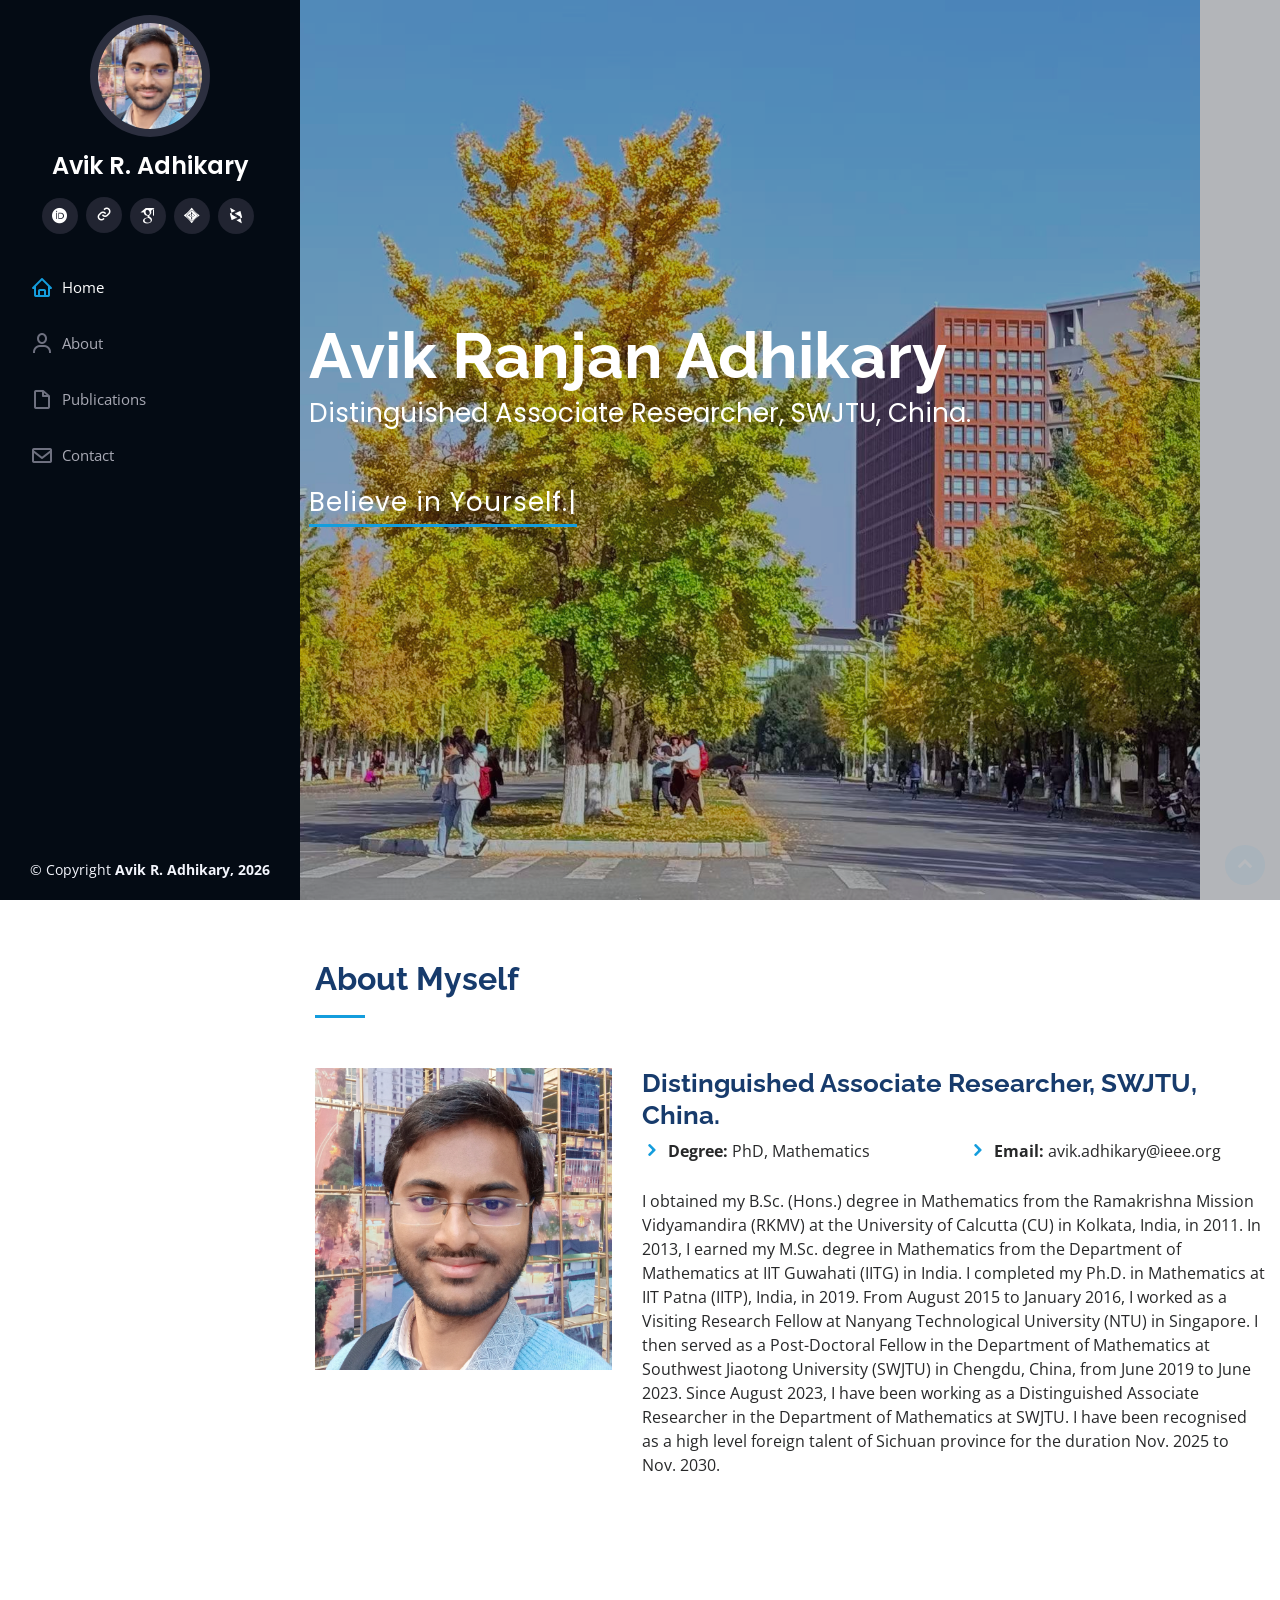
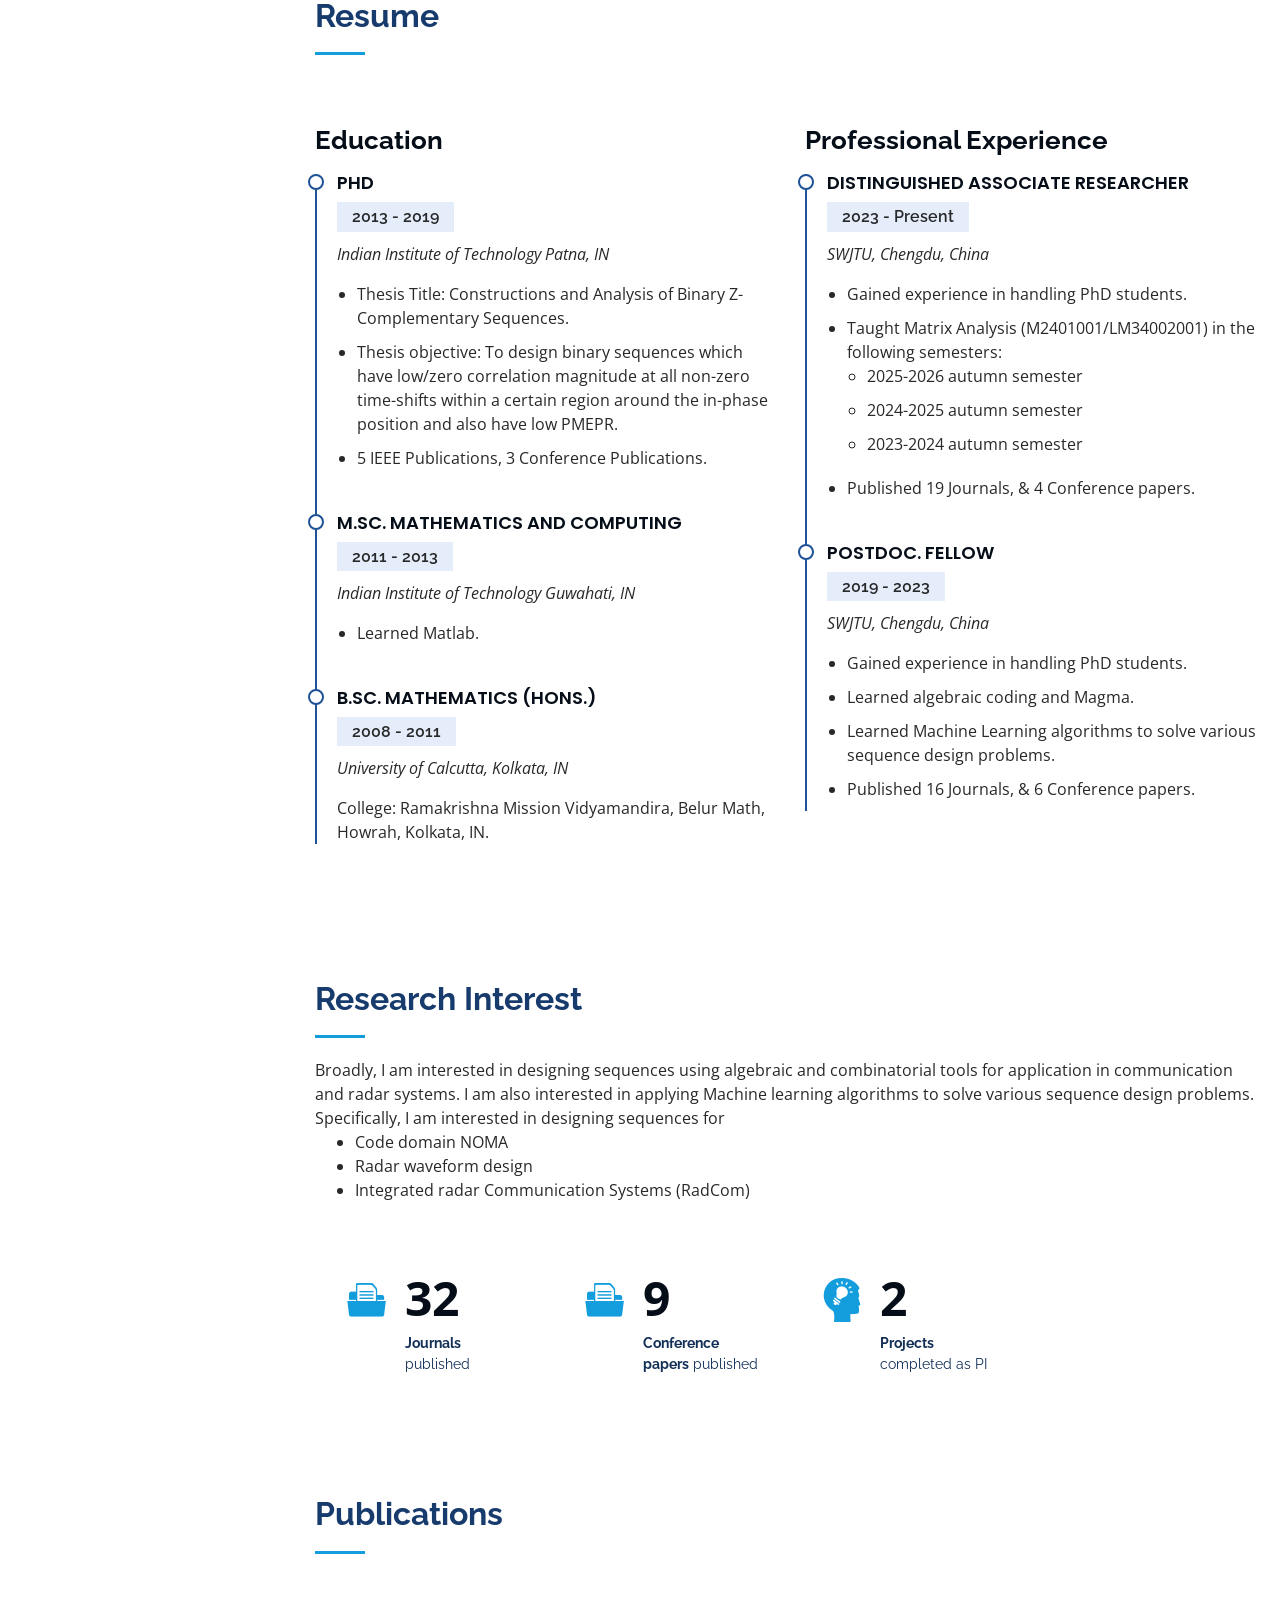
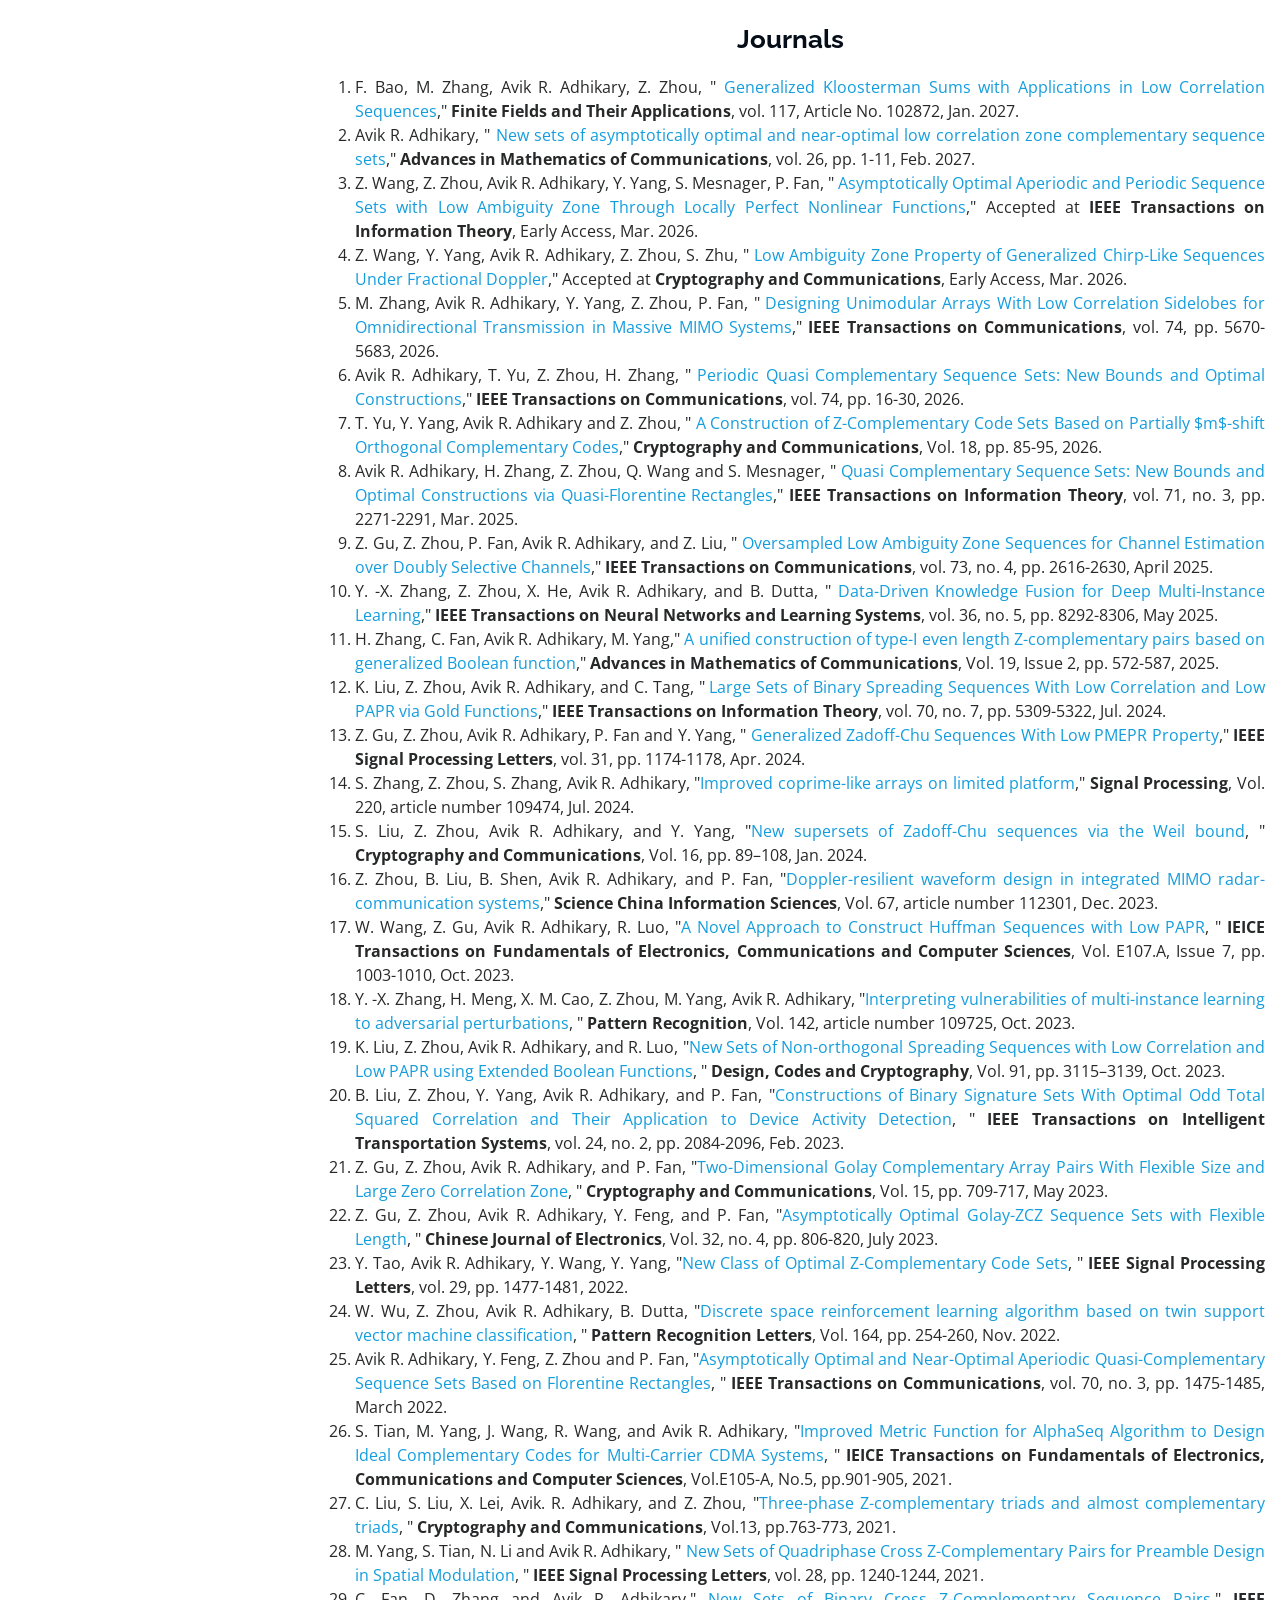
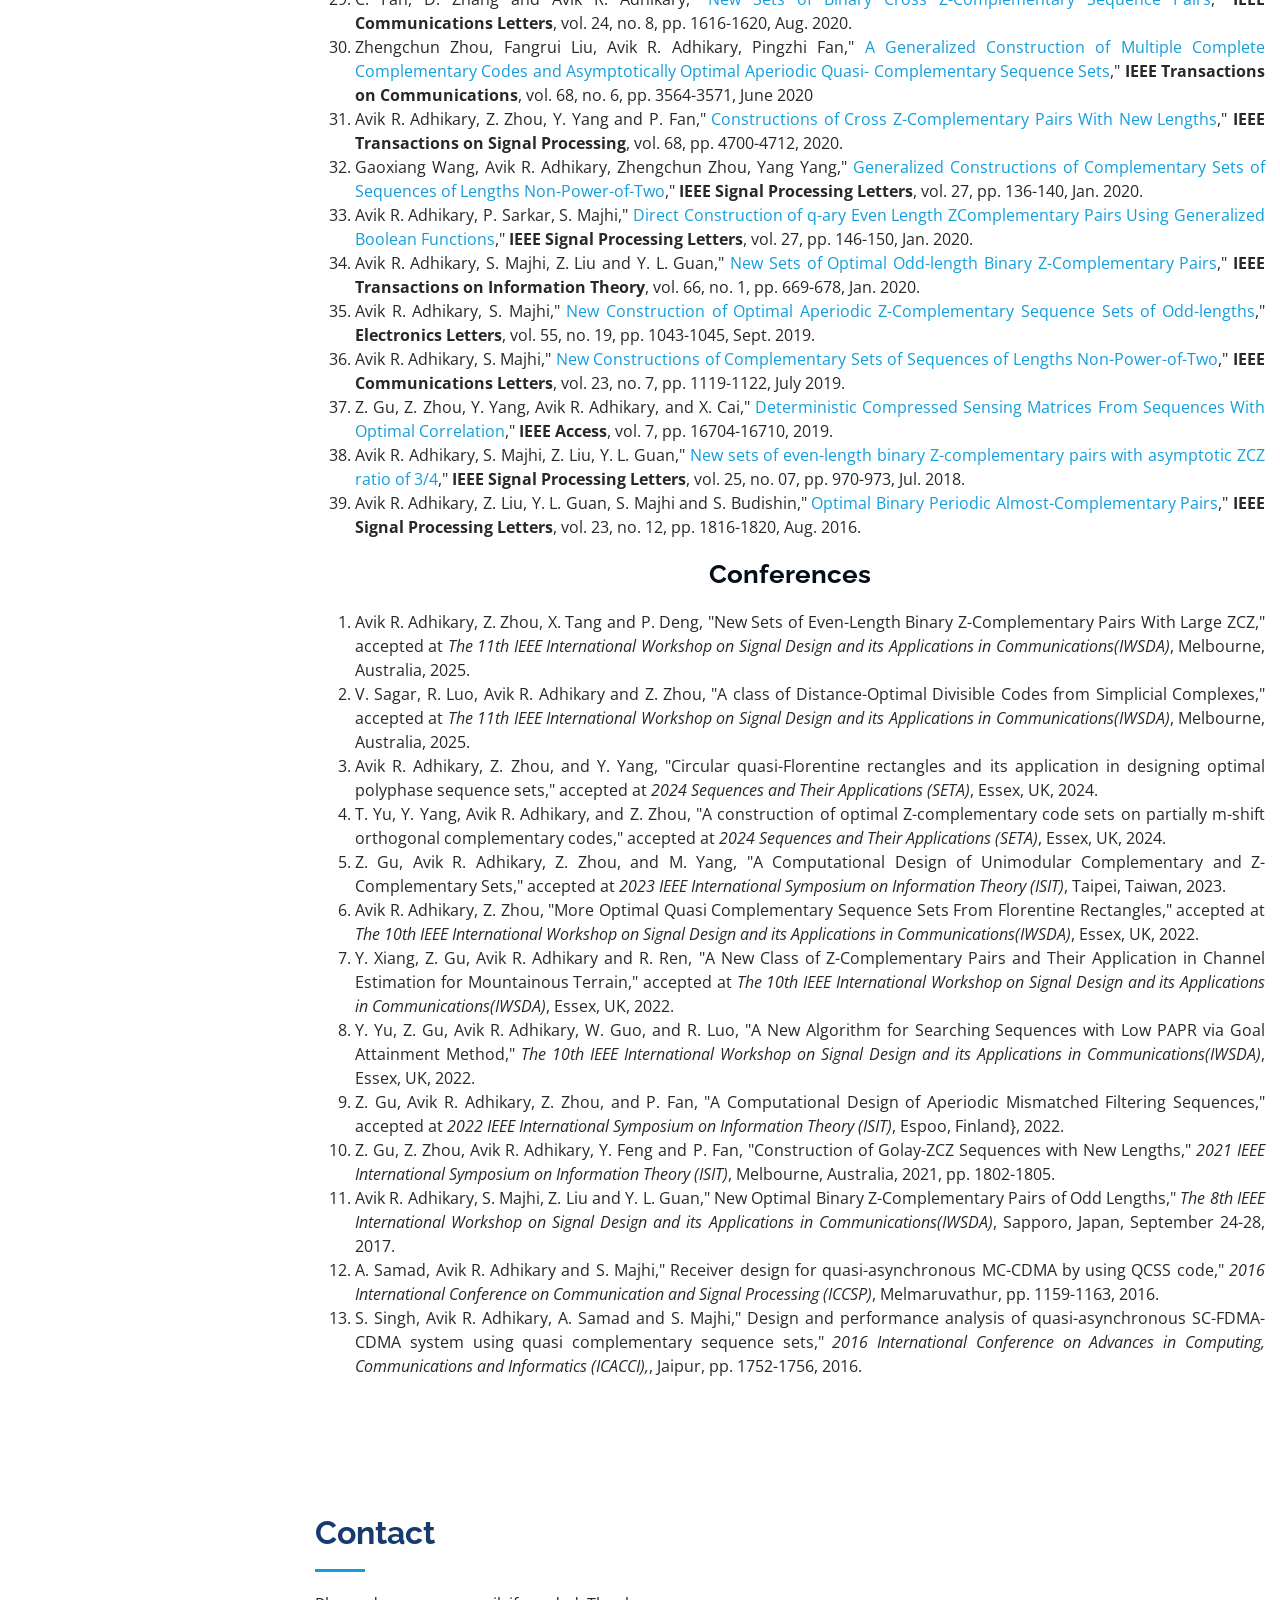
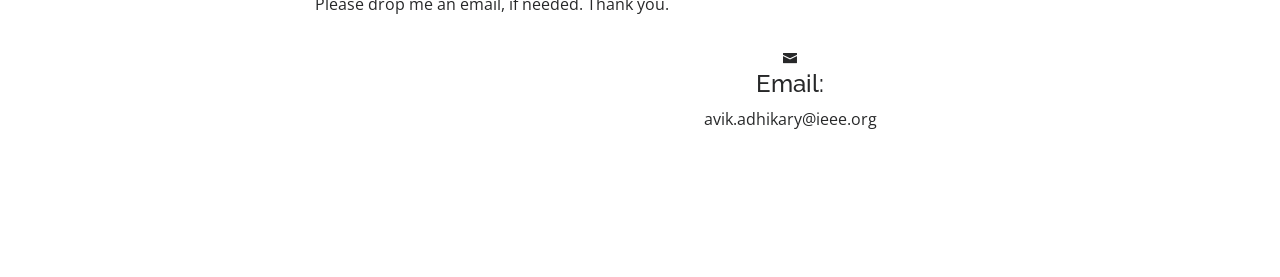
==== index.html @ f48a1ddc "Update index.html" ====
<!DOCTYPE html>
<html lang="en">

<head>
  <meta charset="utf-8">
  <meta content="width=device-width, initial-scale=1.0" name="viewport">

  <title>Avik R. Adhikary</title>
  <meta content="" name="descriptison">
  <meta content="" name="keywords">

  <!-- Favicons -->
  <link href="assets/img/A3.jpg" rel="icon">
  <link href="assets/img/apple-touch-icon.png" rel="apple-touch-icon">
	
  


  <!-- Google Fonts -->
  <link href="https://fonts.googleapis.com/css?family=Open+Sans:300,300i,400,400i,600,600i,700,700i|Raleway:300,300i,400,400i,500,500i,600,600i,700,700i|Poppins:300,300i,400,400i,500,500i,600,600i,700,700i" rel="stylesheet">

  <!-- Vendor CSS Files -->
  <link href="assets/vendor/bootstrap/css/bootstrap.min.css" rel="stylesheet">
  <link href="assets/vendor/icofont/icofont.min.css" rel="stylesheet">
  <link href="assets/vendor/boxicons/css/boxicons.min.css" rel="stylesheet">
  <link href="assets/vendor/academicons/css/academicons.min.css" rel="stylesheet">
  <link href="assets/vendor/venobox/venobox.css" rel="stylesheet">
  <link href="assets/vendor/owl.carousel/assets/owl.carousel.min.css" rel="stylesheet">
  <link href="assets/vendor/aos/aos.css" rel="stylesheet">

  <!-- Template Main CSS File -->
  <link href="assets/css/style.css" rel="stylesheet">

  <!-- =======================================================
  * Template Name: iPortfolio - v1.2.0
  * Template URL: https://bootstrapmade.com/iportfolio-bootstrap-portfolio-websites-template/
  * Author: BootstrapMade.com
  * License: https://bootstrapmade.com/license/
  ======================================================== -->
</head>

<body>

  <!-- ======= Header ======= -->
  <header id="header">
    <div class="d-flex flex-column">

      <div class="profile">
        <img src="assets/img/A3.jpg" alt="" class="img-fluid rounded-circle">
        <h1 class="text-light"><a href="index.html">Avik R. Adhikary</a></h1>
        <div class="social-links mt-3 text-center">
          <a href="https://orcid.org/0000-0002-8981-6027
" class="col-2 center ai-case"><i class="ai ai-orcid"></i></a>
          <a href="https://faculty.swjtu.edu.cn/AvikAdhikary/en/index.htm" class="col-2 center ai-case"><i class="bx bx-link"></i></a> 
          <a href="https://scholar.google.co.in/citations?user=y3FBp40AAAAJ&hl=en" class="col-2 center ai-case"><i class="ai ai-google-scholar"></i></a>
          <a href="https://ieeexplore.ieee.org/author/37085897498" class="col-2 center ai-case"><i class="ai ai-ieee"></i></a>
          <a href="https://dblp.org/pid/190/3959.html" class="col-2 center ai-case"><i class="ai ai-dblp"></i></a>
        </div>
      </div>

      <nav class="nav-menu">
        <ul>
          <li class="active"><a href="index.html"><i class="bx bx-home"></i> <span>Home</span></a></li>
          <li><a href="#about"><i class="bx bx-user"></i> <span>About</span></a></li>
          <li><a href="#resume"><i class="bx bx-file-blank"></i> <span>Publications</span></a></li>
          <!--<li><a href="#portfolio"><i class="bx bx-book-content"></i> Portfolio</a></li>-->
          <!--<li><a href="#services"><i class="bx bx-server"></i> Services</a></li>-->
          <li><a href="#contact"><i class="bx bx-envelope"></i> Contact</a></li>

        </ul>
      </nav><!-- .nav-menu -->
      <button type="button" class="mobile-nav-toggle d-xl-none"><i class="icofont-navigation-menu"></i></button>

    </div>
  </header><!-- End Header -->

  <!-- ======= Hero Section ======= -->
  <section id="hero" class="d-flex flex-column justify-content-center align-items-center">
    <div class="hero-container" data-aos="fade-in">
      <h1>Avik Ranjan Adhikary</h1>
      <p>Distinguished Associate Researcher, SWJTU, China.</p>
      <p><span class="typed" data-typed-items="Believe in Yourself., Be the change you wish to see in the world., Add life to days not days to life., Every expert was once a beginner who refused to quit."></span></p>
    </div>
  </section><!-- End Hero -->

  <main id="main">

    <!-- ======= About Section ======= -->
    <section id="about" class="about">
      <div class="container">

        <div class="section-title">
          <h2>About Myself</h2>
          <!--<p>I am generally interested in the designing and analysis of sequences with good /desired correlation
properties using various mathematical tools. I also have a keen interest to implement those sequences
to solve real world problems in wireless communications.</p>-->
        </div>

        <div class="row">
          <div class="col-lg-4" data-aos="fade-right">
            <img src="assets/img/A3.jpg" class="img-fluid" alt="">
          </div>
          <div class="col-lg-8 pt-4 pt-lg-0 content" data-aos="fade-left">
            <h3>Distinguished Associate Researcher, SWJTU, China.</h3>
            <!--<p class="font-italic">
              Lorem ipsum dolor sit amet, consectetur adipiscing elit, sed do eiusmod tempor incididunt ut labore et dolore
              magna aliqua.
            </p>-->
            <div class="row">
              <div class="col-lg-6">
                <ul>
					<li><i class="icofont-rounded-right"></i> <strong>Degree:</strong> PhD, Mathematics</li>
                 <!-- <li><i class="icofont-rounded-right"></i> <strong>Birthday:</strong> 23 June 1990</li>-->
                  <!--<li><i class="icofont-rounded-right"></i> <strong>Website:</strong> www.example.com</li>-->
                </ul>
              </div>
              <div class="col-lg-6">
                <ul>
                 <!-- <li><i class="icofont-rounded-right"></i> <strong>Age:</strong> 30</li>-->
                  
                  <li><i class="icofont-rounded-right"></i> <strong>Email:</strong> avik.adhikary@ieee.org</li>
                  <!--<li><i class="icofont-rounded-right"></i> <strong>Freelance:</strong> Available</li>-->
                </ul>
              </div>
            </div>
            <p>
              I obtained my B.Sc. (Hons.) degree in Mathematics from the Ramakrishna Mission Vidyamandira (RKMV) at the University of Calcutta (CU) in Kolkata, India, in 2011. In 2013, I earned my M.Sc. degree in Mathematics from the Department of Mathematics at IIT Guwahati (IITG) in India. I completed my Ph.D. in Mathematics at IIT Patna (IITP), India, in 2019. From August 2015 to January 2016, I worked as a Visiting Research Fellow at Nanyang Technological University (NTU) in Singapore. I then served as a Post-Doctoral Fellow in the Department of Mathematics at Southwest Jiaotong University (SWJTU) in Chengdu, China, from June 2019 to June 2023. Since August 2023, I have been working as a Distinguished Associate Researcher in the Department of Mathematics at SWJTU. I have been recognised as a high level foreign talent of Sichuan province for the duration Nov. 2025 to Nov. 2030.
            </p>
          </div>
        </div>

      </div>
    </section><!-- End About Section -->

	    <!-- Resume Section -->
    <section id="resume" class="resume section">

      <!-- Section Title -->
      <div class="container section-title" data-aos="fade-up">
        <h2>Resume</h2>
        <!-- <p>Necessitatibus eius consequatur ex aliquid fuga eum quidem sint consectetur velit</p>-->
      </div><!-- End Section Title -->

      <div class="container">

        <div class="row">

          <div class="col-lg-6" data-aos="fade-up" data-aos-delay="100">
           <!-- <h3 class="resume-title">Sumary</h3>

            <div class="resume-item pb-0">
              <h4>Brandon Johnson</h4>
              <p><em>Innovative and deadline-driven Graphic Designer with 3+ years of experience designing and developing user-centered digital/print marketing material from initial concept to final, polished deliverable.</em></p>
              <ul>
                <li>Portland par 127,Orlando, FL</li>
                <li>(123) 456-7891</li>
                <li>alice.barkley@example.com</li>
              </ul>
            </div><!-- Edn Resume Item --> 

			
            

            <h3 class="resume-title">Education</h3>

			<div class="resume-item">
              <h4>PhD</h4>
              <h5>2013 - 2019</h5>
              <p><em>Indian Institute of Technology Patna, IN</em></p>
              <p><ul><li> Thesis Title: Constructions and Analysis of Binary Z-Complementary Sequences. </li>                 
                        <li> Thesis objective: To design binary sequences which have low/zero correlation magnitude at all non-zero time-shifts within a certain region around the in-phase position and also have low PMEPR.</li>
			  <li>5 IEEE Publications, 3 Conference Publications.</li></ul> </p>
            </div><!-- Edn Resume Item -->
			  
            <div class="resume-item">
              <h4>M.Sc. Mathematics and Computing</h4>
              <h5>2011 - 2013</h5>
              <p><em>Indian Institute of Technology Guwahati, IN</em></p>
              <p><ul><li>Learned Matlab. </li></ul></p>
            </div><!-- Edn Resume Item -->

            <div class="resume-item">
              <h4>B.Sc. Mathematics (Hons.)</h4>
              <h5>2008 - 2011</h5>
              <p><em>University of Calcutta, Kolkata, IN</em></p>
              <p>College: Ramakrishna Mission Vidyamandira, Belur Math, Howrah, Kolkata, IN.</p>
            </div><!-- Edn Resume Item -->

          </div>

          <div class="col-lg-6" data-aos="fade-up" data-aos-delay="200">
            <h3 class="resume-title">Professional Experience</h3>
            <div class="resume-item">
              <h4>Distinguished Associate Researcher</h4>
              <h5>2023 - Present</h5>
              <p><em>SWJTU, Chengdu, China </em></p>
              <ul>
			<li> Gained experience in handling PhD students.  </li>                         
			<li> Taught Matrix Analysis (M2401001/LM34002001) in the following semesters:
			<ul>
				<li> 2025-2026 autumn semester</li>
				<li> 2024-2025 autumn semester</li>
				<li> 2023-2024 autumn semester</li>
			</ul></li>
			
			<li> Published 19 Journals, & 4 Conference papers.</li>
				  
              </ul>
            </div><!-- Edn Resume Item -->

            <div class="resume-item">
              <h4>Postdoc. Fellow</h4>
              <h5>2019 - 2023</h5>
              <p><em>SWJTU, Chengdu, China</em></p>
              <ul>
                <li> Gained experience in handling PhD students.     </li>                      
                        <li> Learned algebraic coding and Magma.  </li>                      
                        <li> Learned Machine Learning algorithms to solve various sequence design problems.</li>
                        
                        <li> Published 16 Journals, & 6 Conference papers.</li>
              </ul>
            </div><!-- Edn Resume Item -->

          </div>

        </div>

      </div>

    </section><!-- /Resume Section -->

    <!-- ======= Facts Section ======= -->
    <section id="facts" class="facts">
      <div class="container">

        <div class="section-title">
          <h2>Research Interest</h2>
          <p>Broadly, I am interested in designing sequences using algebraic and combinatorial tools for application in communication and radar systems. I am also interested in applying Machine learning algorithms to solve various sequence design problems. Specifically, I am interested in designing sequences for
<ul>
    <li> Code domain NOMA</li>
    <li> Radar waveform design</li>
    <li> Integrated radar Communication Systems (RadCom)</li>
	</ul></p>
        </div>

        <div class="row no-gutters">

          <div class="col-lg-3 col-md-6 d-md-flex align-items-md-stretch" data-aos="fade-up">
            <div class="count-box">
              <i class="icofont-document-folder"></i>
              <span data-toggle="counter-up">39</span>
              <p><strong>Journals</strong> published</p>
            </div>
          </div>

          <div class="col-lg-3 col-md-6 d-md-flex align-items-md-stretch" data-aos="fade-up" data-aos-delay="100">
            <div class="count-box">
              <i class="icofont-document-folder"></i>
              <span data-toggle="counter-up">11</span>
              <p><strong>Conference papers</strong> published</p>
            </div>
          </div>

          <div class="col-lg-3 col-md-6 d-md-flex align-items-md-stretch" data-aos="fade-up" data-aos-delay="200">
            <div class="count-box">
              <i class="icofont-unique-idea"></i>
              <span data-toggle="counter-up">3</span>
              <p><strong>Projects</strong> completed as PI</p>
            </div>
          </div>

         <!-- <div class="col-lg-3 col-md-6 d-md-flex align-items-md-stretch" data-aos="fade-up" data-aos-delay="300">
            <div class="count-box">
              <i class="icofont-users-alt-5"></i>
              <span data-toggle="counter-up">15</span>
              <p><strong>Hard Workers</strong> rerum asperiores dolor</p>
            </div>
          </div>-->

        </div>

      </div>
    </section><!-- End Facts Section -->

    <!-- ======= Skills Section ======= -->
    <!--<section id="skills" class="skills section-bg">
      <div class="container">

        <div class="section-title">
          <h2>Skills</h2>
          <p>Magnam dolores commodi suscipit. Necessitatibus eius consequatur ex aliquid fuga eum quidem. Sit sint consectetur velit. Quisquam quos quisquam cupiditate. Et nemo qui impedit suscipit alias ea. Quia fugiat sit in iste officiis commodi quidem hic quas.</p>
        </div>

        <div class="row skills-content">

          <div class="col-lg-6" data-aos="fade-up">

            <div class="progress">
              <span class="skill">HTML <i class="val">100%</i></span>
              <div class="progress-bar-wrap">
                <div class="progress-bar" role="progressbar" aria-valuenow="100" aria-valuemin="0" aria-valuemax="100"></div>
              </div>
            </div>

            <div class="progress">
              <span class="skill">CSS <i class="val">90%</i></span>
              <div class="progress-bar-wrap">
                <div class="progress-bar" role="progressbar" aria-valuenow="90" aria-valuemin="0" aria-valuemax="100"></div>
              </div>
            </div>

            <div class="progress">
              <span class="skill">JavaScript <i class="val">75%</i></span>
              <div class="progress-bar-wrap">
                <div class="progress-bar" role="progressbar" aria-valuenow="75" aria-valuemin="0" aria-valuemax="100"></div>
              </div>
            </div>

          </div>

          <div class="col-lg-6" data-aos="fade-up" data-aos-delay="100">

            <div class="progress">
              <span class="skill">PHP <i class="val">80%</i></span>
              <div class="progress-bar-wrap">
                <div class="progress-bar" role="progressbar" aria-valuenow="80" aria-valuemin="0" aria-valuemax="100"></div>
              </div>
            </div>

            <div class="progress">
              <span class="skill">WordPress/CMS <i class="val">90%</i></span>
              <div class="progress-bar-wrap">
                <div class="progress-bar" role="progressbar" aria-valuenow="90" aria-valuemin="0" aria-valuemax="100"></div>
              </div>
            </div>

            <div class="progress">
              <span class="skill">Photoshop <i class="val">55%</i></span>
              <div class="progress-bar-wrap">
                <div class="progress-bar" role="progressbar" aria-valuenow="55" aria-valuemin="0" aria-valuemax="100"></div>
              </div>
            </div>

          </div>

        </div>

      </div>
    </section><!-- End Skills Section -->

    <!-- ======= Resume Section ======= -->
    <section id="resume" class="resume">
      <div class="container">

        <div class="section-title">
          <h2>Publications</h2>
          <!--<p></p>-->
        </div>

        <div class="text-center">
          <div class="text-center" data-aos="fade-up">
		  <h3 class="resume-title">Journals</h3>
             <ol>
<li style="text-align: justify;"> F. Bao, M. Zhang, Avik R. Adhikary, Z. Zhou, &quot; <a href="https://www.sciencedirect.com/science/article/pii/S1071579726000833"> Generalized Kloosterman Sums with Applications in Low Correlation Sequences</a>,&quot; <b>Finite Fields and Their Applications</b>, vol. 117, Article No. 102872, Jan. 2027.</li>
<li style="text-align: justify;"> Avik R. Adhikary, &quot; <a href="https://www.aimsciences.org/article/doi/10.3934/amc.2026053"> New sets of asymptotically optimal and near-optimal low correlation zone complementary sequence sets</a>,&quot; <b>Advances in Mathematics of Communications</b>, vol. 26, pp. 1-11, Feb. 2027.</li>
<li style="text-align: justify;"> Z. Wang, Z. Zhou, Avik R. Adhikary, Y. Yang, S. Mesnager, P. Fan, &quot; <a href="https://ieeexplore.ieee.org/document/11424349"> Asymptotically Optimal Aperiodic and Periodic Sequence Sets with Low Ambiguity Zone Through Locally Perfect Nonlinear Functions</a>,&quot; Accepted at <b>IEEE Transactions on Information Theory</b>, Early Access, Mar. 2026.</li>
<li style="text-align: justify;"> Z. Wang, Y. Yang, Avik R. Adhikary, Z. Zhou, S. Zhu, &quot; <a href="https://link.springer.com/article/10.1007/s12095-026-00877-z"> Low Ambiguity Zone Property of Generalized Chirp-Like Sequences Under Fractional Doppler</a>,&quot; Accepted at <b>Cryptography and Communications</b>, Early Access, Mar. 2026.</li>
<li style="text-align: justify;"> M. Zhang, Avik R. Adhikary, Y. Yang, Z. Zhou, P. Fan, &quot; <a href="https://ieeexplore.ieee.org/document/11418620"> Designing Unimodular Arrays With Low Correlation Sidelobes for Omnidirectional Transmission in Massive MIMO Systems</a>,&quot; <b>IEEE Transactions on Communications</b>, vol. 74, pp. 5670-5683, 2026.</li>
<li style="text-align: justify;"> Avik R. Adhikary, T. Yu, Z. Zhou, H. Zhang, &quot; <a href="https://ieeexplore.ieee.org/document/11206576"> Periodic Quasi Complementary Sequence Sets: New Bounds and Optimal Constructions</a>,&quot; <b>IEEE Transactions on Communications</b>, vol. 74, pp. 16-30, 2026.</li>
	<li style="text-align: justify;"> T. Yu, Y. Yang, Avik R. Adhikary and Z. Zhou, &quot; <a href="https://link.springer.com/article/10.1007/s12095-025-00784-9">A Construction of Z-Complementary Code Sets Based on Partially $m$-shift Orthogonal Complementary Codes</a>,&quot; <b>Cryptography and Communications</b>, Vol. 18, pp. 85-95, 2026.</li>
	<li style="text-align: justify;"> Avik R. Adhikary, H. Zhang, Z. Zhou, Q. Wang and S. Mesnager, &quot; <a href="https://ieeexplore.ieee.org/document/10836822">Quasi Complementary Sequence Sets: New Bounds and Optimal Constructions via Quasi-Florentine Rectangles</a>,&quot; <b>IEEE Transactions on Information Theory</b>, vol. 71, no. 3, pp. 2271-2291, Mar. 2025.</li>
	
<li style="text-align: justify;"> Z. Gu, Z. Zhou, P. Fan, Avik R. Adhikary, and Z. Liu, &quot; <a href="https://ieeexplore.ieee.org/document/10707322">Oversampled Low Ambiguity Zone Sequences for Channel Estimation over Doubly Selective Channels</a>,&quot; <b>IEEE Transactions on Communications</b>, vol. 73, no. 4, pp. 2616-2630, April 2025.</li>
			
<li style="text-align: justify;"> Y. -X. Zhang, Z. Zhou, X. He, Avik R. Adhikary, and B. Dutta, &quot; <a href="https://ieeexplore.ieee.org/document/10632210">Data-Driven Knowledge Fusion for Deep Multi-Instance Learning</a>,&quot; <b>IEEE Transactions on Neural Networks and Learning Systems</b>, vol. 36, no. 5, pp. 8292-8306, May 2025.</li>
<li style="text-align: justify;"> H. Zhang, C. Fan, Avik R. Adhikary, M. Yang,&quot;<a href="https://www.aimsciences.org/article/doi/10.3934/amc.2024012"> A unified construction of type-I even length Z-complementary pairs based on generalized Boolean function</a>,&quot; <b>Advances in Mathematics of Communications</b>, Vol. 19, Issue 2, pp. 572-587, 2025.</li>
<li style="text-align: justify;"> K. Liu, Z. Zhou, Avik R. Adhikary, and C. Tang, &quot;<a href="https://ieeexplore.ieee.org/document/10476637"> Large Sets of Binary Spreading Sequences With Low Correlation and Low PAPR via Gold Functions</a>,&quot; <b>IEEE Transactions on Information Theory</b>, vol. 70, no. 7, pp. 5309-5322, Jul. 2024.</li>
<li style="text-align: justify;"> Z. Gu, Z. Zhou, Avik R. Adhikary, P. Fan and Y. Yang, &quot;<a href="https://ieeexplore.ieee.org/document/10502183"> Generalized Zadoff-Chu Sequences With Low PMEPR Property</a>,&quot; <b>IEEE Signal Processing Letters</b>, vol. 31, pp. 1174-1178, Apr. 2024.</li>
<li style="text-align: justify;"> S. Zhang, Z. Zhou, S. Zhang, Avik R. Adhikary,
	&quot;<a href="https://www.sciencedirect.com/science/article/abs/pii/S0165168424000938?via%3Dihub">Improved coprime-like arrays on limited platform</a>,&quot; <b>Signal Processing</b>, Vol. 220, article number 109474, Jul. 2024.</li>
<li style="text-align: justify;"> S. Liu, Z. Zhou, Avik R. Adhikary, and Y. Yang, &quot;<a href="https://link.springer.com/article/10.1007/s12095-023-00632-8">New supersets of Zadoff-Chu sequences via the Weil bound</a>, &quot; <b>Cryptography and Communications</b>, Vol. 16, pp. 89–108, Jan. 2024.</li>
	<li style="text-align: justify;"> Z. Zhou, B. Liu, B. Shen, Avik R. Adhikary, and P. Fan, &quot;<a href="https://link.springer.com/article/10.1007/s11432-022-3733-2">Doppler-resilient waveform design in integrated MIMO radar-communication systems</a>,&quot; <b>Science China Information Sciences</b>, Vol. 67, article number 112301, Dec. 2023.</li>

	<li style="text-align: justify;"> W. Wang, Z. Gu, Avik R. Adhikary, R. Luo, &quot;<a href="https://www.jstage.jst.go.jp/article/transfun/E107.A/7/E107.A_2023EAP1062/_article/-char/en">A Novel Approach to Construct Huffman Sequences with Low PAPR</a>, &quot; <b>IEICE Transactions on Fundamentals of Electronics, Communications and Computer Sciences</b>, Vol. E107.A, Issue 7, pp. 1003-1010, Oct. 2023.</li>
<li style="text-align: justify;"> Y. -X. Zhang, H. Meng, X. M. Cao, Z. Zhou, M. Yang, Avik R. Adhikary,
&quot;<a href="https://www.sciencedirect.com/science/article/pii/S0031320323004235">Interpreting vulnerabilities of multi-instance learning to adversarial perturbations</a>,
&quot; <b>Pattern Recognition</b>,
Vol. 142, article number 109725, Oct. 2023.</li>
<li style="text-align: justify;"> K. Liu, Z. Zhou, Avik R. Adhikary, and R. Luo, &quot;<a href="https://link.springer.com/article/10.1007/s10623-023-01247-z">New Sets of Non-orthogonal Spreading Sequences with Low Correlation and Low PAPR using Extended Boolean Functions</a>, &quot; <b>Design, Codes and Cryptography</b>, Vol. 91, pp. 3115–3139, Oct. 2023.</li>
<li style="text-align: justify;"> B. Liu, Z. Zhou, Y. Yang, Avik R. Adhikary, and P. Fan, &quot;<a href="https://ieeexplore.ieee.org/document/9627231">Constructions of Binary Signature Sets With Optimal Odd Total Squared Correlation and Their Application to Device Activity Detection</a>, &quot; <b>IEEE Transactions on Intelligent Transportation Systems</b>, vol. 24, no. 2, pp. 2084-2096, Feb. 2023.</li>
<li style="text-align: justify;"> Z. Gu, Z. Zhou, Avik R. Adhikary, and P. Fan, &quot;<a href="https://link.springer.com/article/10.1007/s12095-023-00633-7">Two-Dimensional Golay Complementary Array
Pairs With Flexible Size and Large Zero
Correlation Zone</a>, &quot; <b>Cryptography and Communications</b>, Vol. 15, pp. 709-717, May 2023.</li>
<li style="text-align: justify;"> Z. Gu, Z. Zhou, Avik R. Adhikary, Y. Feng, and P. Fan, &quot;<a href="https://ieeexplore.ieee.org/document/10168786">Asymptotically Optimal Golay-ZCZ Sequence Sets with Flexible Length</a>, &quot; <b>Chinese Journal of Electronics</b>, Vol. 32, no. 4, pp. 806-820, July 2023.</li>
<li style="text-align: justify;"> Y. Tao, Avik R. Adhikary, Y. Wang, Y. Yang, &quot;<a href="https://ieeexplore.ieee.org/document/9805685">New Class of Optimal Z-Complementary Code Sets</a>, &quot; <b>IEEE Signal Processing Letters</b>, vol. 29, pp. 1477-1481, 2022. </li>
<li style="text-align: justify;"> W. Wu, Z. Zhou, Avik R. Adhikary, B. Dutta,
&quot;<a href="https://www.sciencedirect.com/science/article/pii/S0167865522003476">Discrete space reinforcement learning algorithm based on twin support vector machine classification</a>,
&quot; <b>Pattern Recognition Letters</b>,
Vol. 164, pp. 254-260, Nov. 2022.</li>
<li style="text-align: justify;"> Avik R. Adhikary, Y. Feng, Z. Zhou and P. Fan, &quot;<a href="https://ieeexplore.ieee.org/document/9634003">Asymptotically Optimal and Near-Optimal Aperiodic Quasi-Complementary Sequence Sets Based on Florentine Rectangles</a>, &quot; <b>IEEE Transactions on Communications</b>, vol. 70, no. 3, pp. 1475-1485, March 2022.</li>
<li style="text-align: justify;"> S. Tian, M. Yang, J. Wang, R. Wang, and Avik R. Adhikary, &quot;<a href="https://www.jstage.jst.go.jp/article/transfun/E105.A/5/E105.A_2021EAL2060/_article">Improved Metric Function for AlphaSeq Algorithm to Design Ideal Complementary Codes for Multi-Carrier CDMA Systems</a>, &quot; <b>IEICE Transactions on Fundamentals of Electronics, Communications and Computer Sciences</b>, Vol.E105-A, No.5, pp.901-905, 2021.</li>
		
		<li style="text-align: justify;"> C. Liu, S. Liu, X. Lei, Avik. R. Adhikary, and Z. Zhou, &quot;<a href="https://link.springer.com/article/10.1007/s12095-021-00509-8">Three-phase Z-complementary triads and almost complementary triads</a>, &quot; <b>Cryptography and Communications</b>, Vol.13, pp.763-773, 2021.</li>
		<li style="text-align: justify;"> M. Yang, S. Tian, N. Li and Avik R. Adhikary, &quot; <a href="https://ieeexplore.ieee.org/document/9439162">New Sets of Quadriphase Cross Z-Complementary Pairs for Preamble Design in Spatial Modulation</a>, &quot; <b>IEEE Signal Processing Letters</b>, vol. 28, pp. 1240-1244, 2021.</li>
		<li style="text-align: justify;"> C. Fan, D. Zhang and Avik R. Adhikary,&quot; <a href="https://ieeexplore.ieee.org/document/9080081"> New Sets of Binary Cross Z-Complementary Sequence Pairs</a>,&quot; <b>IEEE Communications Letters</b>, vol. 24, no. 8, pp. 1616-1620, Aug. 2020.</li>
				 
                <li style="text-align: justify;">Zhengchun Zhou, Fangrui Liu, Avik R. Adhikary, Pingzhi Fan,&quot; <a href="https://ieeexplore.ieee.org/document/9024208">A Generalized Construction
of Multiple Complete Complementary Codes and Asymptotically Optimal Aperiodic Quasi-
Complementary Sequence Sets</a>,&quot; <b>IEEE Transactions on Communications</b>, vol. 68, no. 6, pp. 3564-3571, June 2020</li>

	<li style="text-align: justify;">Avik R. Adhikary, Z. Zhou, Y. Yang and P. Fan,&quot; <a href="https://ieeexplore.ieee.org/document/9163284">Constructions of Cross Z-Complementary Pairs With New Lengths</a>,&quot; <b> IEEE Transactions on Signal Processing</b>, vol. 68, pp. 4700-4712, 2020.</li>
                <li style="text-align: justify;">Gaoxiang Wang, Avik R. Adhikary, Zhengchun Zhou, Yang Yang,&quot; <a href="https://ieeexplore.ieee.org/document/8933381/">Generalized Constructions
of Complementary Sets of Sequences of Lengths Non-Power-of-Two</a>,&quot; <b>IEEE Signal Processing
Letters</b>, vol. 27, pp. 136-140, Jan. 2020.</li>
                <li style="text-align: justify;">Avik R. Adhikary, P. Sarkar, S. Majhi,&quot; <a href="https://ieeexplore.ieee.org/document/8937741/">Direct Construction of q-ary Even Length ZComplementary
Pairs Using Generalized Boolean Functions</a>,&quot; <b>IEEE Signal Processing
Letters</b>, vol. 27, pp. 146-150, Jan. 2020.</li>
		<li style="text-align: justify;">Avik R. Adhikary, S. Majhi, Z. Liu and Y. L. Guan,&quot; <a href="https://ieeexplore.ieee.org/document/8851261/">New Sets of Optimal Odd-length Binary
Z-Complementary Pairs</a>,&quot; <b>IEEE Transactions on Information Theory</b>, vol. 66, no.
1, pp. 669-678, Jan. 2020.</li>
		<li style="text-align: justify;">Avik R. Adhikary, S. Majhi,&quot; <a href="https://ieeexplore.ieee.org/document/8847707/">New Construction of Optimal Aperiodic Z-Complementary Sequence
Sets of Odd-lengths</a>,&quot; <b>Electronics Letters</b>, vol. 55, no. 19, pp. 1043-1045, Sept. 2019.</li>
		<li style="text-align: justify;">Avik R. Adhikary, S. Majhi,&quot; <a href="https://ieeexplore.ieee.org/document/8701520/">New Constructions of Complementary Sets of Sequences of Lengths
Non-Power-of-Two</a>,&quot; <b>IEEE Communications Letters</b>, vol. 23, no. 7, pp. 1119-1122, July 2019.</li>
		<li style="text-align: justify;">Z. Gu, Z. Zhou, Y. Yang, Avik R. Adhikary, and X. Cai,&quot; <a href="https://ieeexplore.ieee.org/document/8634009/">Deterministic Compressed Sensing
Matrices From Sequences With Optimal Correlation</a>,&quot; <b>IEEE Access</b>, vol. 7, pp. 16704-16710,
2019.</li>
		<li style="text-align: justify;">Avik R. Adhikary, S. Majhi, Z. Liu, Y. L. Guan,&quot; <a href="https://ieeexplore.ieee.org/document/8355785/">New sets of even-length binary Z-complementary
pairs with asymptotic ZCZ ratio of 3/4</a>,&quot; <b>IEEE Signal Processing Letters</b>, vol. 25, no. 07, pp.
970-973, Jul. 2018.</li>
		<li style="text-align: justify;">Avik R. Adhikary, Z. Liu, Y. L. Guan, S. Majhi and S. Budishin,&quot; <a href="https://ieeexplore.ieee.org/document/7544476/">Optimal Binary Periodic
Almost-Complementary Pairs</a>,&quot; <b>IEEE Signal Processing Letters</b>, vol. 23, no. 12, pp. 1816-1820,
Aug. 2016.</li>
		     
              </ol>
            </div>
        </div>
	      
	      <div class="text-center">
          <div class="text-center" data-aos="fade-up">
		  <h3 class="resume-title">Conferences</h3>
             <ol>
<li style="text-align: justify;"> Avik R. Adhikary, Z. Zhou, X. Tang and P. Deng, &quot;New Sets of Even-Length Binary Z-Complementary Pairs With Large ZCZ,&quot; accepted at <em>The 11th IEEE International Workshop on Signal Design and its Applications in Communications(IWSDA)</em>, Melbourne, Australia, 2025.</li>
<li style="text-align: justify;"> V. Sagar, R. Luo, Avik R. Adhikary and Z. Zhou, &quot;A class of Distance-Optimal Divisible Codes from Simplicial Complexes,&quot; accepted at <em>The 11th IEEE International Workshop on Signal Design and its Applications in Communications(IWSDA)</em>, Melbourne, Australia, 2025.</li>
	<li style="text-align: justify;"> Avik R. Adhikary, Z. Zhou, and Y. Yang, &quot;Circular quasi-Florentine rectangles and its application in designing optimal polyphase sequence sets,&quot; accepted at <em>2024 Sequences and Their Applications (SETA)</em>, Essex, UK, 2024.</li>
    		<li style="text-align: justify;"> T. Yu, Y. Yang, Avik R. Adhikary, and Z. Zhou, &quot;A construction of optimal Z-complementary code sets on partially m-shift orthogonal complementary codes,&quot; accepted at <em>2024 Sequences and Their Applications (SETA)</em>, Essex, UK, 2024.</li>
    		<li style="text-align: justify;"> Z. Gu, Avik R. Adhikary, Z. Zhou, and M. Yang, &quot;A Computational Design of Unimodular Complementary and Z-Complementary Sets,&quot; accepted at <em>2023 IEEE International Symposium on Information Theory (ISIT)</em>, Taipei, Taiwan, 2023.</li>
    		<li style="text-align: justify;"> Avik R. Adhikary, Z. Zhou, &quot;More Optimal Quasi Complementary Sequence Sets From Florentine Rectangles,&quot; accepted at <em>The 10th IEEE International Workshop on Signal Design and its Applications in Communications(IWSDA)</em>, Essex, UK, 2022.</li>
    		<li style="text-align: justify;"> Y. Xiang, Z. Gu, Avik R. Adhikary and R. Ren, &quot;A New Class of Z-Complementary Pairs and Their Application in Channel Estimation for Mountainous Terrain,&quot; accepted at <em>The 10th IEEE International Workshop on Signal Design and its Applications in Communications(IWSDA)</em>, Essex, UK, 2022.</li>
    		<li style="text-align: justify;"> Y. Yu, Z. Gu, Avik R. Adhikary, W. Guo, and R. Luo, &quot;A New Algorithm for Searching Sequences with Low PAPR via Goal Attainment Method,&quot; <em>The 10th IEEE International Workshop on Signal Design and its Applications in Communications(IWSDA)</em>, Essex, UK, 2022.</li>

		<li style="text-align: justify;"> Z. Gu, Avik R. Adhikary, Z. Zhou, and P. Fan, &quot;A Computational Design of Aperiodic Mismatched Filtering Sequences,&quot; accepted at <em>2022 IEEE International Symposium on Information Theory (ISIT)</em>, Espoo, Finland}, 2022.</li>
	<li style="text-align: justify;"> Z. Gu, Z. Zhou, Avik R. Adhikary, Y. Feng and P. Fan, &quot;Construction of Golay-ZCZ Sequences with New Lengths,&quot; <em>2021 IEEE International Symposium on Information Theory (ISIT)</em>, Melbourne, Australia, 2021, pp. 1802-1805.</li>
                <li style="text-align: justify;">Avik R. Adhikary, S. Majhi, Z. Liu and Y. L. Guan,&quot; New Optimal Binary Z-Complementary Pairs
of Odd Lengths,&quot; <em>The 8th IEEE International Workshop on Signal Design and its Applications in
Communications(IWSDA)</em>, Sapporo, Japan, September 24-28, 2017.</li>
                <li style="text-align: justify;">A. Samad, Avik R. Adhikary and S. Majhi,&quot; Receiver design for quasi-asynchronous MC-CDMA
by using QCSS code,&quot; <em>2016 International Conference on Communication and Signal Processing
(ICCSP)</em>, Melmaruvathur, pp. 1159-1163, 2016.</li>
                <li style="text-align: justify;">S. Singh, Avik R. Adhikary, A. Samad and S. Majhi,&quot; Design and performance analysis of
quasi-asynchronous SC-FDMA-CDMA system using quasi complementary sequence sets,&quot; <em>2016
International Conference on Advances in Computing, Communications and Informatics (ICACCI),</em>, Jaipur, pp. 1752-1756, 2016.</li>    
              </ol>
            </div>
        </div>
		

            <!--<h3 class="resume-title">Education</h3>
            <div class="resume-item">
              <h4>Master of Fine Arts &amp; Graphic Design</h4>
              <h5>2015 - 2016</h5>
              <p><em>Rochester Institute of Technology, Rochester, NY</em></p>
              <p>Qui deserunt veniam. Et sed aliquam labore tempore sed quisquam iusto autem sit. Ea vero voluptatum qui ut dignissimos deleniti nerada porti sand markend</p>
            </div>
            <div class="resume-item">
              <h4>Bachelor of Fine Arts &amp; Graphic Design</h4>
              <h5>2010 - 2014</h5>
              <p><em>Rochester Institute of Technology, Rochester, NY</em></p>
              <p>Quia nobis sequi est occaecati aut. Repudiandae et iusto quae reiciendis et quis Eius vel ratione eius unde vitae rerum voluptates asperiores voluptatem Earum molestiae consequatur neque etlon sader mart dila</p>
            </div>
          </div>
          <div class="col-lg-6" data-aos="fade-up" data-aos-delay="100">
            <h3 class="resume-title">Professional Experience</h3>
            <div class="resume-item">
              <h4>Senior graphic design specialist</h4>
              <h5>2019 - Present</h5>
              <p><em>Experion, New York, NY </em></p>
              <ul>
                <li>Lead in the design, development, and implementation of the graphic, layout, and production communication materials</li>
                <li>Delegate tasks to the 7 members of the design team and provide counsel on all aspects of the project. </li>
                <li>Supervise the assessment of all graphic materials in order to ensure quality and accuracy of the design</li>
                <li>Oversee the efficient use of production project budgets ranging from $2,000 - $25,000</li>
              </ul>
            </div>
            <div class="resume-item">
              <h4>Graphic design specialist</h4>
              <h5>2017 - 2018</h5>
              <p><em>Stepping Stone Advertising, New York, NY</em></p>
              <ul>
                <li>Developed numerous marketing programs (logos, brochures,infographics, presentations, and advertisements).</li>
                <li>Managed up to 5 projects or tasks at a given time while under pressure</li>
                <li>Recommended and consulted with clients on the most appropriate graphic design</li>
                <li>Created 4+ design presentations and proposals a month for clients and account managers</li>
              </ul>
            </div>
          </div>
        </div>

      </div>-->
    </section><!-- End Resume Section -->

    <!-- ======= Portfolio Section ======= -->
    <!--<section id="portfolio" class="portfolio section-bg">
      <div class="container">

        <div class="section-title">
          <h2>Portfolio</h2>
          <p>Magnam dolores commodi suscipit. Necessitatibus eius consequatur ex aliquid fuga eum quidem. Sit sint consectetur velit. Quisquam quos quisquam cupiditate. Et nemo qui impedit suscipit alias ea. Quia fugiat sit in iste officiis commodi quidem hic quas.</p>
        </div>

        <div class="row" data-aos="fade-up">
          <div class="col-lg-12 d-flex justify-content-center">
            <ul id="portfolio-flters">
              <li data-filter="*" class="filter-active">All</li>
              <li data-filter=".filter-app">App</li>
              <li data-filter=".filter-card">Card</li>
              <li data-filter=".filter-web">Web</li>
            </ul>
          </div>
        </div>

        <div class="row portfolio-container" data-aos="fade-up" data-aos-delay="100">

          <div class="col-lg-4 col-md-6 portfolio-item filter-app">
            <div class="portfolio-wrap">
              <img src="assets/img/portfolio/portfolio-1.jpg" class="img-fluid" alt="">
              <div class="portfolio-links">
                <a href="assets/img/portfolio/portfolio-1.jpg" data-gall="portfolioGallery" class="venobox" title="App 1"><i class="bx bx-plus"></i></a>
                <a href="portfolio-details.html" title="More Details"><i class="bx bx-link"></i></a>
              </div>
            </div>
          </div>

          <div class="col-lg-4 col-md-6 portfolio-item filter-web">
            <div class="portfolio-wrap">
              <img src="assets/img/portfolio/portfolio-2.jpg" class="img-fluid" alt="">
              <div class="portfolio-links">
                <a href="assets/img/portfolio/portfolio-2.jpg" data-gall="portfolioGallery" class="venobox" title="Web 3"><i class="bx bx-plus"></i></a>
                <a href="portfolio-details.html" title="More Details"><i class="bx bx-link"></i></a>
              </div>
            </div>
          </div>

          <div class="col-lg-4 col-md-6 portfolio-item filter-app">
            <div class="portfolio-wrap">
              <img src="assets/img/portfolio/portfolio-3.jpg" class="img-fluid" alt="">
              <div class="portfolio-links">
                <a href="assets/img/portfolio/portfolio-3.jpg" data-gall="portfolioGallery" class="venobox" title="App 2"><i class="bx bx-plus"></i></a>
                <a href="portfolio-details.html" title="More Details"><i class="bx bx-link"></i></a>
              </div>
            </div>
          </div>

          <div class="col-lg-4 col-md-6 portfolio-item filter-card">
            <div class="portfolio-wrap">
              <img src="assets/img/portfolio/portfolio-4.jpg" class="img-fluid" alt="">
              <div class="portfolio-links">
                <a href="assets/img/portfolio/portfolio-4.jpg" data-gall="portfolioGallery" class="venobox" title="Card 2"><i class="bx bx-plus"></i></a>
                <a href="portfolio-details.html" title="More Details"><i class="bx bx-link"></i></a>
              </div>
            </div>
          </div>

          <div class="col-lg-4 col-md-6 portfolio-item filter-web">
            <div class="portfolio-wrap">
              <img src="assets/img/portfolio/portfolio-5.jpg" class="img-fluid" alt="">
              <div class="portfolio-links">
                <a href="assets/img/portfolio/portfolio-5.jpg" data-gall="portfolioGallery" class="venobox" title="Web 2"><i class="bx bx-plus"></i></a>
                <a href="portfolio-details.html" title="More Details"><i class="bx bx-link"></i></a>
              </div>
            </div>
          </div>

          <div class="col-lg-4 col-md-6 portfolio-item filter-app">
            <div class="portfolio-wrap">
              <img src="assets/img/portfolio/portfolio-6.jpg" class="img-fluid" alt="">
              <div class="portfolio-links">
                <a href="assets/img/portfolio/portfolio-6.jpg" data-gall="portfolioGallery" class="venobox" title="App 3"><i class="bx bx-plus"></i></a>
                <a href="portfolio-details.html" title="More Details"><i class="bx bx-link"></i></a>
              </div>
            </div>
          </div>

          <div class="col-lg-4 col-md-6 portfolio-item filter-card">
            <div class="portfolio-wrap">
              <img src="assets/img/portfolio/portfolio-7.jpg" class="img-fluid" alt="">
              <div class="portfolio-links">
                <a href="assets/img/portfolio/portfolio-7.jpg" data-gall="portfolioGallery" class="venobox" title="Card 1"><i class="bx bx-plus"></i></a>
                <a href="portfolio-details.html" title="More Details"><i class="bx bx-link"></i></a>
              </div>
            </div>
          </div>

          <div class="col-lg-4 col-md-6 portfolio-item filter-card">
            <div class="portfolio-wrap">
              <img src="assets/img/portfolio/portfolio-8.jpg" class="img-fluid" alt="">
              <div class="portfolio-links">
                <a href="assets/img/portfolio/portfolio-8.jpg" data-gall="portfolioGallery" class="venobox" title="Card 3"><i class="bx bx-plus"></i></a>
                <a href="portfolio-details.html" title="More Details"><i class="bx bx-link"></i></a>
              </div>
            </div>
          </div>

          <div class="col-lg-4 col-md-6 portfolio-item filter-web">
            <div class="portfolio-wrap">
              <img src="assets/img/portfolio/portfolio-9.jpg" class="img-fluid" alt="">
              <div class="portfolio-links">
                <a href="assets/img/portfolio/portfolio-9.jpg" data-gall="portfolioGallery" class="venobox" title="Web 3"><i class="bx bx-plus"></i></a>
                <a href="portfolio-details.html" title="More Details"><i class="bx bx-link"></i></a>
              </div>
            </div>
          </div>

        </div>

      </div>
    </section><!-- End Portfolio Section -->

    <!-- ======= Services Section ======= -->
    <!--<section id="services" class="services">
      <div class="container">

        <div class="section-title">
          <h2>Services</h2>
          <p>Magnam dolores commodi suscipit. Necessitatibus eius consequatur ex aliquid fuga eum quidem. Sit sint consectetur velit. Quisquam quos quisquam cupiditate. Et nemo qui impedit suscipit alias ea. Quia fugiat sit in iste officiis commodi quidem hic quas.</p>
        </div>

        <div class="row">
          <div class="col-lg-4 col-md-6 icon-box" data-aos="fade-up">
            <div class="icon"><i class="icofont-computer"></i></div>
            <h4 class="title"><a href="">Lorem Ipsum</a></h4>
            <p class="description">Voluptatum deleniti atque corrupti quos dolores et quas molestias excepturi sint occaecati cupiditate non provident</p>
          </div>
          <div class="col-lg-4 col-md-6 icon-box" data-aos="fade-up" data-aos-delay="100">
            <div class="icon"><i class="icofont-chart-bar-graph"></i></div>
            <h4 class="title"><a href="">Dolor Sitema</a></h4>
            <p class="description">Minim veniam, quis nostrud exercitation ullamco laboris nisi ut aliquip ex ea commodo consequat tarad limino ata</p>
          </div>
          <div class="col-lg-4 col-md-6 icon-box" data-aos="fade-up" data-aos-delay="200">
            <div class="icon"><i class="icofont-earth"></i></div>
            <h4 class="title"><a href="">Sed ut perspiciatis</a></h4>
            <p class="description">Duis aute irure dolor in reprehenderit in voluptate velit esse cillum dolore eu fugiat nulla pariatur</p>
          </div>
          <div class="col-lg-4 col-md-6 icon-box" data-aos="fade-up" data-aos-delay="300">
            <div class="icon"><i class="icofont-image"></i></div>
            <h4 class="title"><a href="">Magni Dolores</a></h4>
            <p class="description">Excepteur sint occaecat cupidatat non proident, sunt in culpa qui officia deserunt mollit anim id est laborum</p>
          </div>
          <div class="col-lg-4 col-md-6 icon-box" data-aos="fade-up" data-aos-delay="400">
            <div class="icon"><i class="icofont-settings"></i></div>
            <h4 class="title"><a href="">Nemo Enim</a></h4>
            <p class="description">At vero eos et accusamus et iusto odio dignissimos ducimus qui blanditiis praesentium voluptatum deleniti atque</p>
          </div>
          <div class="col-lg-4 col-md-6 icon-box" data-aos="fade-up" data-aos-delay="500">
            <div class="icon"><i class="icofont-tasks-alt"></i></div>
            <h4 class="title"><a href="">Eiusmod Tempor</a></h4>
            <p class="description">Et harum quidem rerum facilis est et expedita distinctio. Nam libero tempore, cum soluta nobis est eligendi</p>
          </div>
        </div>

      </div>
    </section><!-- End Services Section -->

    <!-- ======= Testimonials Section ======= -->
    <!--<section id="testimonials" class="testimonials section-bg">
      <div class="container">

        <div class="section-title">
          <h2>Testimonials</h2>
          <p>Magnam dolores commodi suscipit. Necessitatibus eius consequatur ex aliquid fuga eum quidem. Sit sint consectetur velit. Quisquam quos quisquam cupiditate. Et nemo qui impedit suscipit alias ea. Quia fugiat sit in iste officiis commodi quidem hic quas.</p>
        </div>

        <div class="owl-carousel testimonials-carousel">

          <div class="testimonial-item" data-aos="fade-up">
            <p>
              <i class="bx bxs-quote-alt-left quote-icon-left"></i>
              Proin iaculis purus consequat sem cure digni ssim donec porttitora entum suscipit rhoncus. Accusantium quam, ultricies eget id, aliquam eget nibh et. Maecen aliquam, risus at semper.
              <i class="bx bxs-quote-alt-right quote-icon-right"></i>
            </p>
            <img src="assets/img/testimonials/testimonials-1.jpg" class="testimonial-img" alt="">
            <h3>Saul Goodman</h3>
            <h4>Ceo &amp; Founder</h4>
          </div>

          <div class="testimonial-item" data-aos="fade-up" data-aos-delay="100">
            <p>
              <i class="bx bxs-quote-alt-left quote-icon-left"></i>
              Export tempor illum tamen malis malis eram quae irure esse labore quem cillum quid cillum eram malis quorum velit fore eram velit sunt aliqua noster fugiat irure amet legam anim culpa.
              <i class="bx bxs-quote-alt-right quote-icon-right"></i>
            </p>
            <img src="assets/img/testimonials/testimonials-2.jpg" class="testimonial-img" alt="">
            <h3>Sara Wilsson</h3>
            <h4>Designer</h4>
          </div>

          <div class="testimonial-item" data-aos="fade-up" data-aos-delay="200">
            <p>
              <i class="bx bxs-quote-alt-left quote-icon-left"></i>
              Enim nisi quem export duis labore cillum quae magna enim sint quorum nulla quem veniam duis minim tempor labore quem eram duis noster aute amet eram fore quis sint minim.
              <i class="bx bxs-quote-alt-right quote-icon-right"></i>
            </p>
            <img src="assets/img/testimonials/testimonials-3.jpg" class="testimonial-img" alt="">
            <h3>Jena Karlis</h3>
            <h4>Store Owner</h4>
          </div>

          <div class="testimonial-item" data-aos="fade-up" data-aos-delay="300">
            <p>
              <i class="bx bxs-quote-alt-left quote-icon-left"></i>
              Fugiat enim eram quae cillum dolore dolor amet nulla culpa multos export minim fugiat minim velit minim dolor enim duis veniam ipsum anim magna sunt elit fore quem dolore labore illum veniam.
              <i class="bx bxs-quote-alt-right quote-icon-right"></i>
            </p>
            <img src="assets/img/testimonials/testimonials-4.jpg" class="testimonial-img" alt="">
            <h3>Matt Brandon</h3>
            <h4>Freelancer</h4>
          </div>

          <div class="testimonial-item" data-aos="fade-up" data-aos-delay="400">
            <p>
              <i class="bx bxs-quote-alt-left quote-icon-left"></i>
              Quis quorum aliqua sint quem legam fore sunt eram irure aliqua veniam tempor noster veniam enim culpa labore duis sunt culpa nulla illum cillum fugiat legam esse veniam culpa fore nisi cillum quid.
              <i class="bx bxs-quote-alt-right quote-icon-right"></i>
            </p>
            <img src="assets/img/testimonials/testimonials-5.jpg" class="testimonial-img" alt="">
            <h3>John Larson</h3>
            <h4>Entrepreneur</h4>
          </div>

        </div>

      </div>
    </section><!-- End Testimonials Section -->

    <!-- ======= Contact Section ======= -->
    <section id="contact" class="contact">
      <div class="container">

        <div class="section-title">
          <h2>Contact</h2>
          <p>Please drop me an email, if needed. Thank you.</p>
        </div>

        <div class="text-center" data-aos="fade-in">

          <!--<div class="text-center">
            <div class="info">
              <div class="address">
                <i class="icofont-google-map"></i>
                <h4>Location:</h4>
                <p>Xipu, Chengdu, Sichuan Province, PIN: 610031, China.</p>
              </div>-->

              <div class="email">
                <i class="icofont-envelope"></i>
                <h4>Email:</h4>
                <p>avik.adhikary@ieee.org</p>
              </div>

              <!--<div class="phone">
                <i class="icofont-phone"></i>
                <h4>Call:</h4>
                <p>+86 0801 9667</p>
              </div>

              <iframe src="https://www.google.com/maps/embed?pb=!1m18!1m12!1m3!1d1972.9737866781259!2d103.98684776293088!3d30.757581404921247!2m3!1f0!2f0!3f0!3m2!1i1024!2i768!4f13.1!3m3!1m2!1s0x0%3A0x985a5cb22811b4ee!2z6KW_5Y2X5Lqk6YCa5aSn5a2m54qA5rWm5qCh5Yy6LeWbvuS5pummhg!5e1!3m2!1sen!2sin!4v1586631558244!5m2!1sen!2sin" width="600" height="450" frameborder="0" style="border:0;" allowfullscreen="" aria-hidden="false" tabindex="0"></iframe>
              </div>-->
         

          </div>

          <!--<div class="col-lg-7 mt-5 mt-lg-0 d-flex align-items-stretch">
            <form action="forms/contact.php" method="post" role="form" class="php-email-form">
              <div class="form-row">
                <div class="form-group col-md-6">
                  <label for="name">Your Name</label>
                  <input type="text" name="name" class="form-control" id="name" data-rule="minlen:4" data-msg="Please enter at least 4 chars" />
                  <div class="validate"></div>
                </div>
                <div class="form-group col-md-6">
                  <label for="name">Your Email</label>
                  <input type="email" class="form-control" name="email" id="email" data-rule="email" data-msg="Please enter a valid email" />
                  <div class="validate"></div>
                </div>
              </div>
              <div class="form-group">
                <label for="name">Subject</label>
                <input type="text" class="form-control" name="subject" id="subject" data-rule="minlen:4" data-msg="Please enter at least 8 chars of subject" />
                <div class="validate"></div>
              </div>
              <div class="form-group">
                <label for="name">Message</label>
                <textarea class="form-control" name="message" rows="10" data-rule="required" data-msg="Please write something"></textarea>
                <div class="validate"></div>
              </div>
              <div class="mb-3">
                <div class="loading">Loading</div>
                <div class="error-message"></div>
                <div class="sent-message">Your message has been sent. Thank you!</div>
              </div>
              <div class="text-center"><button type="submit">Send Message</button></div>
            </form>
          </div>

        </div>

      </div>-->
    </section><!-- End Contact Section -->

  </main><!-- End #main -->

  <!-- ======= Footer ======= -->
  <footer id="footer">
    <div class="container">
      <div class="copyright">
        &copy; Copyright <strong><span>Avik R. Adhikary, 2026</span></strong>
      </div>
      <div class="credits">
        <!-- All the links in the footer should remain intact. -->
        <!-- You can delete the links only if you purchased the pro version. -->
        <!-- Licensing information: https://bootstrapmade.com/license/ -->
        <!-- Purchase the pro version with working PHP/AJAX contact form: https://bootstrapmade.com/iportfolio-bootstrap-portfolio-websites-template/ -->
        <!-- Designed by <a href="https://bootstrapmade.com/">BootstrapMade</a> -->
      </div>
    </div>
  </footer><!-- End  Footer -->

  <a href="#" class="back-to-top"><i class="icofont-simple-up"></i></a>

  <!-- Vendor JS Files -->
  <script src="assets/vendor/jquery/jquery.min.js"></script>
  <script src="assets/vendor/bootstrap/js/bootstrap.bundle.min.js"></script>
  <script src="assets/vendor/jquery.easing/jquery.easing.min.js"></script>
  <script src="assets/vendor/php-email-form/validate.js"></script>
  <script src="assets/vendor/waypoints/jquery.waypoints.min.js"></script>
  <script src="assets/vendor/counterup/counterup.min.js"></script>
  <script src="assets/vendor/isotope-layout/isotope.pkgd.min.js"></script>
  <script src="assets/vendor/venobox/venobox.min.js"></script>
  <script src="assets/vendor/owl.carousel/owl.carousel.min.js"></script>
  <script src="assets/vendor/typed.js/typed.min.js"></script>
  <script src="assets/vendor/aos/aos.js"></script>

  <!-- Template Main JS File -->
  <script src="assets/js/main.js"></script>

</body>

</html>
---- assets/vendor/academicons/css/academicons.min.css ----
.ai-ul,.fa-ul{list-style-type:none}.ai-li,.fa-li{top:.14285714em;text-align:center}.ai-fw,.ai-li,.fa-fw,.fa-li{text-align:center}.ai.fa-pull-left,.fa.fa-pull-left{margin-right:.3em}@font-face{font-family:Academicons;src:url(../fonts/academicons.eot?v=1.8.6);src:url(../fonts/academicons.eot?v=1.8.6) format('embedded-opentype'),url(../fonts/academicons.ttf?v=1.8.6) format('truetype'),url(../fonts/academicons.woff?v=1.8.6) format('woff'),url(../fonts/academicons.svg?v=1.8.6#academicons) format('svg');font-weight:400;font-style:normal}.ai{display:inline-block;font:normal normal normal 14px/1 Academicons;font-size:inherit;text-rendering:auto;-webkit-font-smoothing:antialiased;-moz-osx-font-smoothing:grayscale}.ai-lg,.fa-lg{line-height:.75em;vertical-align:-15%}.ai-academia:before{content:"\e9af"}.ai-academia-square:before{content:"\e93d"}.ai-acclaim:before{content:"\e92e"}.ai-acclaim-square:before{content:"\e93a"}.ai-acm:before{content:"\e93c"}.ai-acm-square:before{content:"\e95d"}.ai-acmdl:before{content:"\e96a"}.ai-acmdl-square:before{content:"\e9d3"}.ai-ads:before{content:"\e9cb"}.ai-ads-square:before{content:"\e94a"}.ai-arxiv:before{content:"\e974"}.ai-arxiv-square:before{content:"\e9a6"}.ai-biorxiv:before{content:"\e9a2"}.ai-biorxiv-square:before{content:"\e98b"}.ai-ceur:before{content:"\e96d"}.ai-ceur-square:before{content:"\e92f"}.ai-coursera:before{content:"\e95f"}.ai-coursera-square:before{content:"\e97f"}.ai-cv:before{content:"\e9a5"}.ai-cv-square:before{content:"\e90a"}.ai-dataverse:before{content:"\e9f7"}.ai-dataverse-square:before{content:"\e9e4"}.ai-dblp:before{content:"\e94f"}.ai-dblp-square:before{content:"\e93f"}.ai-depsy:before{content:"\e97a"}.ai-depsy-square:before{content:"\e94b"}.ai-doi:before{content:"\e97e"}.ai-doi-square:before{content:"\e98f"}.ai-dryad:before{content:"\e97c"}.ai-dryad-square:before{content:"\e98c"}.ai-figshare:before{content:"\e981"}.ai-figshare-square:before{content:"\e9e7"}.ai-google-scholar:before{content:"\e9d4"}.ai-google-scholar-square:before{content:"\e9f9"}.ai-ideas-repec:before{content:"\e9ed"}.ai-ideas-repec-square:before{content:"\e9f8"}.ai-ieee:before{content:"\e929"}.ai-ieee-square:before{content:"\e9b9"}.ai-impactstory:before{content:"\e9cf"}.ai-impactstory-square:before{content:"\e9aa"}.ai-inspire:before{content:"\e9e9"}.ai-inspire-square:before{content:"\e9fe"}.ai-lattes:before{content:"\e9b3"}.ai-lattes-square:before{content:"\e99c"}.ai-mathoverflow:before{content:"\e9f6"}.ai-mathoverflow-square:before{content:"\e97b"}.ai-mendeley:before{content:"\e9f0"}.ai-mendeley-square:before{content:"\e9f3"}.ai-open-access:before{content:"\e939"}.ai-open-access-square:before{content:"\e9f4"}.ai-orcid:before{content:"\e9d9"}.ai-orcid-square:before{content:"\e9c3"}.ai-osf:before{content:"\e9ef"}.ai-osf-square:before{content:"\e931"}.ai-overleaf:before{content:"\e914"}.ai-overleaf-square:before{content:"\e98d"}.ai-philpapers:before{content:"\e98a"}.ai-philpapers-square:before{content:"\e96f"}.ai-piazza:before{content:"\e99a"}.ai-piazza-square:before{content:"\e90c"}.ai-publons:before{content:"\e937"}.ai-publons-square:before{content:"\e94e"}.ai-pubmed:before{content:"\e99f"}.ai-pubmed-square:before{content:"\e97d"}.ai-researcherid:before{content:"\e91a"}.ai-researcherid-square:before{content:"\e95c"}.ai-researchgate:before{content:"\e95e"}.ai-researchgate-square:before{content:"\e99e"}.ai-scirate:before{content:"\e98e"}.ai-scirate-square:before{content:"\e99d"}.ai-semantic-scholar:before{content:"\e96e"}.ai-semantic-scholar-square:before{content:"\e96c"}.ai-springer:before{content:"\e928"}.ai-springer-square:before{content:"\e99b"}.ai-zotero:before{content:"\e962"}.ai-zotero-square:before{content:"\e932"}.ai-lg{font-size:1.33333333em}.ai-2x{font-size:2em}.ai-3x{font-size:3em}.ai-4x{font-size:4em}.ai-5x{font-size:5em}.ai-fw{width:1.28571429em}.ai-ul{padding-left:0;margin-left:2.14285714em}.ai-ul>li{position:relative}.ai-li{position:absolute;left:-2.14285714em;width:2.14285714em}.ai-li.fa-lg{left:-1.85714286em}.ai-border{padding:.2em .25em .15em;border:.08em solid #eee;border-radius:.1em}.ai-pull-left{float:left}.ai-pull-right{float:right}.ai.fa-pull-right{margin-left:.3em}.fa-lg{font-size:1.33333333em}.fa-2x{font-size:2em}.fa-3x{font-size:3em}.fa-4x{font-size:4em}.fa-5x{font-size:5em}.fa-fw{width:1.28571429em}.fa-ul{padding-left:0;margin-left:2.14285714em}.fa-ul>li{position:relative}.fa-li{position:absolute;left:-2.14285714em;width:2.14285714em}.fa-li.fa-lg{left:-1.85714286em}.fa-border{padding:.2em .25em .15em;border:.08em solid #eee;border-radius:.1em}.fa-pull-left{float:left}.fa-pull-right{float:right}.fa.fa-pull-right{margin-left:.3em}
---- assets/css/style.css ----
/**
* Template Name: iPortfolio - v1.2.0
* Template URL: https://bootstrapmade.com/iportfolio-bootstrap-portfolio-websites-template/
* Author: BootstrapMade.com
* License: https://bootstrapmade.com/license/
*/

/*--------------------------------------------------------------
# General
--------------------------------------------------------------*/
body {
  font-family: "Open Sans", sans-serif;
  color: #272829;
}

a {
  color: #149ddd;
}

a:hover {
  color: #37b3ed;
  text-decoration: none;
}

h1, h2, h3, h4, h5, h6 {
  font-family: "Raleway", sans-serif;
}

/*--------------------------------------------------------------
# Back to top button
--------------------------------------------------------------*/
.back-to-top {
  position: fixed;
  display: none;
  width: 40px;
  height: 40px;
  border-radius: 50px;
  right: 15px;
  bottom: 15px;
  background: #149ddd;
  color: #fff;
  transition: display 0.5s ease-in-out;
  z-index: 99999;
}

.back-to-top i {
  font-size: 24px;
  position: absolute;
  top: 7px;
  left: 8px;
}

.back-to-top:hover {
  color: #fff;
  background: #2eafec;
  transition: background 0.2s ease-in-out;
}

/*--------------------------------------------------------------
# Header
--------------------------------------------------------------*/
#header {
  position: fixed;
  top: 0;
  left: 0;
  bottom: 0;
  width: 300px;
  transition: all ease-in-out 0.5s;
  z-index: 9999;
  transition: all 0.5s;
  padding: 0 15px;
  background: #040b14;
  overflow-y: auto;
}

#header .profile img {
  margin: 15px auto;
  display: block;
  width: 120px;
  border: 8px solid #2c2f3f;
}

#header .profile h1 {
  font-size: 24px;
  margin: 0;
  padding: 0;
  font-weight: 600;
  -moz-text-align-last: center;
  text-align-last: center;
  font-family: "Poppins", sans-serif;
}

#header .profile h1 a, #header .profile h1 a:hover {
  color: #fff;
  text-decoration: none;
}

#header .profile .social-links a {
  font-size: 18px;
  display: inline-block;
  background: #212431;
  color: #fff;
  line-height: 1;
  padding: 8px 0;
  margin-right: 4px;
  border-radius: 50%;
  text-align: center;
  width: 36px;
  height: 36px;
  transition: 0.3s;
}

#header .profile .social-links a:hover {
  background: #149ddd;
  color: #fff;
  text-decoration: none;
}

#main {
  margin-left: 300px;
}

@media (max-width: 1199px) {
  #header {
    left: -300px;
  }
  #main {
    margin-left: 0;
  }
}

/*--------------------------------------------------------------
# Navigation Menu
--------------------------------------------------------------*/
/* Desktop Navigation */
.nav-menu {
  padding-top: 30px;
}

.nav-menu * {
  margin: 0;
  padding: 0;
  list-style: none;
}

.nav-menu > ul > li {
  position: relative;
  white-space: nowrap;
}

.nav-menu a {
  display: flex;
  align-items: center;
  color: #a8a9b4;
  padding: 12px 15px;
  margin-bottom: 8px;
  transition: 0.3s;
  font-size: 15px;
}

.nav-menu a i {
  font-size: 24px;
  padding-right: 8px;
  color: #6f7180;
}

.nav-menu a:hover, .nav-menu .active > a, .nav-menu li:hover > a {
  text-decoration: none;
  color: #fff;
}

.nav-menu a:hover i, .nav-menu .active > a i, .nav-menu li:hover > a i {
  color: #149ddd;
}

/* Mobile Navigation */
.mobile-nav-toggle {
  position: fixed;
  right: 15px;
  top: 15px;
  z-index: 9998;
  border: 0;
  background: none;
  font-size: 24px;
  transition: all 0.4s;
  outline: none !important;
  line-height: 1;
  cursor: pointer;
  text-align: right;
}

.mobile-nav-toggle i {
  color: #149ddd;
}

.mobile-nav-active {
  overflow: hidden;
}

.mobile-nav-active #header {
  left: 0;
}

.mobile-nav-active .mobile-nav-toggle i {
  color: #fff;
}

/*--------------------------------------------------------------
# Hero Section
--------------------------------------------------------------*/
#hero {
  width: 100%;
  height: 100vh;
  background: url("../img/WechatIMG821.jpg");
  background-size: contain;
  background-repeat: no-repeat;
  position: right;
}

#hero:before {
  content: "";
  background: rgba(5, 13, 24, 0.3);
  position: absolute;
  bottom: 0;
  top: 0;
  left: 0;
  right: 0;
  z-index: 1;
}

#hero .hero-container {
  position: relative;
  z-index: 2;
  min-width: 300px;
}

#hero h1 {
  margin: 0 0 10px 0;
  font-size: 64px;
  font-weight: 700;
  line-height: 56px;
  color: #fff;
}

#hero p {
  color: #fff;
  margin-bottom: 50px;
  font-size: 26px;
  font-family: "Poppins", sans-serif;
}

#hero p span {
  color: #fff;
  padding-bottom: 4px;
  letter-spacing: 1px;
  border-bottom: 3px solid #149ddd;
}

@media (min-width: 1024px) {
  #hero {
    background-attachment: fixed;
  }
}

@media (max-width: 768px) {
  #hero h1 {
    font-size: 28px;
    line-height: 36px;
  }
  #hero h2 {
    font-size: 18px;
    line-height: 24px;
    margin-bottom: 30px;
  }
}

/*--------------------------------------------------------------
# Sections General
--------------------------------------------------------------*/
section {
  padding: 60px 0;
  overflow: hidden;
}

.section-bg {
  background: #f5f8fd;
}

.section-title {
  padding-bottom: 30px;
}

.section-title h2 {
  font-size: 32px;
  font-weight: bold;
  margin-bottom: 20px;
  padding-bottom: 20px;
  position: relative;
  color: #173b6c;
}

.section-title h2::after {
  content: '';
  position: absolute;
  display: block;
  width: 50px;
  height: 3px;
  background: #149ddd;
  bottom: 0;
  left: 0;
}

.section-title p {
  margin-bottom: 0;
}

/*--------------------------------------------------------------
# About
--------------------------------------------------------------*/
.about .content h3 {
  font-weight: 700;
  font-size: 26px;
  color: #173b6c;
}

.about .content ul {
  list-style: none;
  padding: 0;
}

.about .content ul li {
  padding-bottom: 10px;
}

.about .content ul i {
  font-size: 20px;
  padding-right: 2px;
  color: #149ddd;
}

.about .content p:last-child {
  margin-bottom: 0;
}

/*--------------------------------------------------------------
# Facts
--------------------------------------------------------------*/
.facts {
  padding-bottom: 30px;
}

.facts .count-box {
  padding: 30px;
  width: 100%;
}

.facts .count-box i {
  display: block;
  font-size: 44px;
  color: #149ddd;
  float: left;
}

.facts .count-box span {
  font-size: 48px;
  line-height: 40px;
  display: block;
  font-weight: 700;
  color: #050d18;
  margin-left: 60px;
}

.facts .count-box p {
  padding: 15px 0 0 0;
  margin: 0 0 0 60px;
  font-family: "Raleway", sans-serif;
  font-size: 14px;
  color: #122f57;
}

.facts .count-box a {
  font-weight: 600;
  display: block;
  margin-top: 20px;
  color: #122f57;
  font-size: 15px;
  font-family: "Poppins", sans-serif;
  transition: ease-in-out 0.3s;
}

.facts .count-box a:hover {
  color: #1f5297;
}

/*--------------------------------------------------------------
# Akills
--------------------------------------------------------------*/
.skills .progress {
  height: 50px;
  display: block;
  background: none;
}

.skills .progress .skill {
  padding: 0;
  margin: 0 0 6px 0;
  text-transform: uppercase;
  display: block;
  font-weight: 600;
  font-family: "Poppins", sans-serif;
  color: #050d18;
}

.skills .progress .skill .val {
  float: right;
  font-style: normal;
}

.skills .progress-bar-wrap {
  background: #dce8f8;
}

.skills .progress-bar {
  width: 1px;
  height: 10px;
  transition: .9s;
  background-color: #149ddd;
}

/*--------------------------------------------------------------
# Resume
--------------------------------------------------------------*/
.resume .resume-title {
  font-size: 26px;
  font-weight: 700;
  margin-top: 20px;
  margin-bottom: 20px;
  color: #050d18;
}

.resume .resume-item {
  padding: 0 0 20px 20px;
  margin-top: -2px;
  border-left: 2px solid #1f5297;
  position: relative;
}

.resume .resume-item h4 {
  line-height: 18px;
  font-size: 18px;
  font-weight: 600;
  text-transform: uppercase;
  font-family: "Poppins", sans-serif;
  color: #050d18;
  margin-bottom: 10px;
}

.resume .resume-item h5 {
  font-size: 16px;
  background: #e4edf9;
  padding: 5px 15px;
  display: inline-block;
  font-weight: 600;
  margin-bottom: 10px;
}

.resume .resume-item ul {
  padding-left: 20px;
}

.resume .resume-item ul li {
  padding-bottom: 10px;
}

.resume .resume-item:last-child {
  padding-bottom: 0;
}

.resume .resume-item::before {
  content: "";
  position: absolute;
  width: 16px;
  height: 16px;
  border-radius: 50px;
  left: -9px;
  top: 0;
  background: #fff;
  border: 2px solid #1f5297;
}

/*--------------------------------------------------------------
# Portfolio
--------------------------------------------------------------*/
.portfolio .portfolio-item {
  margin-bottom: 30px;
}

.portfolio #portfolio-flters {
  padding: 0;
  margin: 0 auto 35px auto;
  list-style: none;
  text-align: center;
  background: #fff;
  border-radius: 50px;
  padding: 2px 15px;
}

.portfolio #portfolio-flters li {
  cursor: pointer;
  display: inline-block;
  padding: 10px 15px 8px 15px;
  font-size: 14px;
  font-weight: 600;
  line-height: 1;
  text-transform: uppercase;
  color: #272829;
  margin-bottom: 5px;
  transition: all 0.3s ease-in-out;
}

.portfolio #portfolio-flters li:hover, .portfolio #portfolio-flters li.filter-active {
  color: #149ddd;
}

.portfolio #portfolio-flters li:last-child {
  margin-right: 0;
}

.portfolio .portfolio-wrap {
  transition: 0.3s;
  position: relative;
  overflow: hidden;
  z-index: 1;
}

.portfolio .portfolio-wrap::before {
  content: "";
  background: rgba(255, 255, 255, 0.5);
  position: absolute;
  left: 0;
  right: 0;
  top: 0;
  bottom: 0;
  transition: all ease-in-out 0.3s;
  z-index: 2;
  opacity: 0;
}

.portfolio .portfolio-wrap .portfolio-links {
  opacity: 1;
  left: 0;
  right: 0;
  bottom: -60px;
  z-index: 3;
  position: absolute;
  transition: all ease-in-out 0.3s;
  display: flex;
  justify-content: center;
}

.portfolio .portfolio-wrap .portfolio-links a {
  color: #fff;
  font-size: 28px;
  text-align: center;
  background: rgba(20, 157, 221, 0.75);
  transition: 0.3s;
  width: 50%;
}

.portfolio .portfolio-wrap .portfolio-links a:hover {
  background: rgba(20, 157, 221, 0.95);
}

.portfolio .portfolio-wrap .portfolio-links a + a {
  border-left: 1px solid #37b3ed;
}

.portfolio .portfolio-wrap:hover::before {
  top: 0;
  left: 0;
  right: 0;
  bottom: 0;
  opacity: 1;
}

.portfolio .portfolio-wrap:hover .portfolio-links {
  opacity: 1;
  bottom: 0;
}

/*--------------------------------------------------------------
# Services
--------------------------------------------------------------*/
.services .icon-box {
  margin-bottom: 20px;
}

.services .icon {
  float: left;
  display: flex;
  align-items: center;
  justify-content: center;
  width: 54px;
  height: 54px;
  background: #149ddd;
  border-radius: 50%;
  transition: 0.5s;
  border: 1px solid #149ddd;
}

.services .icon i {
  color: #fff;
  font-size: 24px;
}

.services .icon-box:hover .icon {
  background: #fff;
}

.services .icon-box:hover .icon i {
  color: #149ddd;
}

.services .title {
  margin-left: 80px;
  font-weight: 700;
  margin-bottom: 15px;
  font-size: 18px;
}

.services .title a {
  color: #343a40;
}

.services .title a:hover {
  color: #149ddd;
}

.services .description {
  margin-left: 80px;
  line-height: 24px;
  font-size: 14px;
}

/*--------------------------------------------------------------
# Testimonials
--------------------------------------------------------------*/
.testimonials .testimonial-item {
  box-sizing: content-box;
  text-align: center;
  min-height: 320px;
}

.testimonials .testimonial-item .testimonial-img {
  width: 90px;
  border-radius: 50%;
  margin: 0 auto;
}

.testimonials .testimonial-item h3 {
  font-size: 18px;
  font-weight: bold;
  margin: 10px 0 5px 0;
  color: #111;
}

.testimonials .testimonial-item h4 {
  font-size: 14px;
  color: #999;
  margin: 0;
}

.testimonials .testimonial-item .quote-icon-left, .testimonials .testimonial-item .quote-icon-right {
  color: #c3e8fa;
  font-size: 26px;
}

.testimonials .testimonial-item .quote-icon-left {
  display: inline-block;
  left: -5px;
  position: relative;
}

.testimonials .testimonial-item .quote-icon-right {
  display: inline-block;
  right: -5px;
  position: relative;
  top: 10px;
}

.testimonials .testimonial-item p {
  font-style: italic;
  margin: 0 15px 15px 15px;
  padding: 20px;
  background: #fff;
  position: relative;
  margin-bottom: 35px;
  border-radius: 6px;
  box-shadow: 0px 2px 15px rgba(0, 0, 0, 0.1);
}

.testimonials .testimonial-item p::after {
  content: "";
  width: 0;
  height: 0;
  border-top: 20px solid #fff;
  border-right: 20px solid transparent;
  border-left: 20px solid transparent;
  position: absolute;
  bottom: -20px;
  left: calc(50% - 20px);
}

.testimonials .owl-nav, .testimonials .owl-dots {
  margin-top: 5px;
  text-align: center;
}

.testimonials .owl-dot {
  display: inline-block;
  margin: 0 5px;
  width: 12px;
  height: 12px;
  border-radius: 50%;
  background-color: #ddd !important;
}

.testimonials .owl-dot.active {
  background-color: #149ddd !important;
}

@media (max-width: 767px) {
  .testimonials {
    margin: 30px 10px;
  }
}

/*--------------------------------------------------------------
# Contact
--------------------------------------------------------------*/
.contact {
  padding-bottom: 130px;
}

.contact .info {
  padding: 30px;
  background: #fff;
  width: 100%;
  box-shadow: 0 0 24px 0 rgba(0, 0, 0, 0.12);
}

.contact .info i {
  font-size: 20px;
  color: #149ddd;
  float: left;
  width: 44px;
  height: 44px;
  background: #dff3fc;
  display: flex;
  justify-content: center;
  align-items: center;
  border-radius: 50px;
  transition: all 0.3s ease-in-out;
}

.contact .info h4 {
  padding: 0 0 0 60px;
  font-size: 22px;
  font-weight: 600;
  margin-bottom: 5px;
  color: #050d18;
}

.contact .info p {
  padding: 0 0 10px 60px;
  margin-bottom: 20px;
  font-size: 14px;
  color: #173b6c;
}

.contact .info .email p {
  padding-top: 5px;
}

.contact .info .social-links {
  padding-left: 60px;
}

.contact .info .social-links a {
  font-size: 18px;
  display: inline-block;
  background: #333;
  color: #fff;
  line-height: 1;
  padding: 8px 0;
  border-radius: 50%;
  text-align: center;
  width: 36px;
  height: 36px;
  transition: 0.3s;
  margin-right: 10px;
}

.contact .info .social-links a:hover {
  background: #149ddd;
  color: #fff;
}

.contact .info .email:hover i, .contact .info .address:hover i, .contact .info .phone:hover i {
  background: #149ddd;
  color: #fff;
}

.contact .php-email-form {
  width: 100%;
  padding: 30px;
  background: #fff;
  box-shadow: 0 0 24px 0 rgba(0, 0, 0, 0.12);
}

.contact .php-email-form .form-group {
  padding-bottom: 8px;
}

.contact .php-email-form .validate {
  display: none;
  color: red;
  margin: 0 0 15px 0;
  font-weight: 400;
  font-size: 13px;
}

.contact .php-email-form .error-message {
  display: none;
  color: #fff;
  background: #ed3c0d;
  text-align: center;
  padding: 15px;
  font-weight: 600;
}

.contact .php-email-form .sent-message {
  display: none;
  color: #fff;
  background: #18d26e;
  text-align: center;
  padding: 15px;
  font-weight: 600;
}

.contact .php-email-form .loading {
  display: none;
  background: #fff;
  text-align: center;
  padding: 15px;
}

.contact .php-email-form .loading:before {
  content: "";
  display: inline-block;
  border-radius: 50%;
  width: 24px;
  height: 24px;
  margin: 0 10px -6px 0;
  border: 3px solid #18d26e;
  border-top-color: #eee;
  -webkit-animation: animate-loading 1s linear infinite;
  animation: animate-loading 1s linear infinite;
}

.contact .php-email-form input, .contact .php-email-form textarea {
  border-radius: 0;
  box-shadow: none;
  font-size: 14px;
}

.contact .php-email-form input {
  height: 44px;
}

.contact .php-email-form textarea {
  padding: 10px 12px;
}

.contact .php-email-form button[type="submit"] {
  background: #149ddd;
  border: 0;
  padding: 10px 24px;
  color: #fff;
  transition: 0.4s;
  border-radius: 4px;
}

.contact .php-email-form button[type="submit"]:hover {
  background: #37b3ed;
}

@-webkit-keyframes animate-loading {
  0% {
    transform: rotate(0deg);
  }
  100% {
    transform: rotate(360deg);
  }
}

@keyframes animate-loading {
  0% {
    transform: rotate(0deg);
  }
  100% {
    transform: rotate(360deg);
  }
}

/*--------------------------------------------------------------
# Breadcrumbs
--------------------------------------------------------------*/
.breadcrumbs {
  padding: 40px 0;
}

.breadcrumbs h2 {
  font-size: 26px;
  font-weight: 300;
}

.breadcrumbs ol {
  display: flex;
  flex-wrap: wrap;
  list-style: none;
  padding: 0;
  margin: 0;
  font-size: 15px;
}

.breadcrumbs ol li + li {
  padding-left: 10px;
}

.breadcrumbs ol li + li::before {
  display: inline-block;
  padding-right: 10px;
  color: #0e2442;
  content: "/";
}

@media (max-width: 768px) {
  .breadcrumbs .d-flex {
    display: block !important;
  }
  .breadcrumbs ol {
    display: block;
  }
  .breadcrumbs ol li {
    display: inline-block;
  }
}

/*--------------------------------------------------------------
# Portfolio Details
--------------------------------------------------------------*/
.portfolio-details {
  padding-top: 0;
}

.portfolio-details .portfolio-details-container {
  position: relative;
}

.portfolio-details .portfolio-details-carousel {
  position: relative;
  z-index: 1;
}

.portfolio-details .portfolio-details-carousel .owl-nav, .portfolio-details .portfolio-details-carousel .owl-dots {
  margin-top: 5px;
  text-align: left;
}

.portfolio-details .portfolio-details-carousel .owl-dot {
  display: inline-block;
  margin: 0 10px 0 0;
  width: 12px;
  height: 12px;
  border-radius: 50%;
  background-color: #ddd !important;
}

.portfolio-details .portfolio-details-carousel .owl-dot.active {
  background-color: #149ddd !important;
}

.portfolio-details .portfolio-info {
  padding: 30px;
  position: absolute;
  right: 0;
  bottom: -70px;
  background: #fff;
  box-shadow: 0px 2px 15px rgba(0, 0, 0, 0.1);
  z-index: 2;
}

.portfolio-details .portfolio-info h3 {
  font-size: 22px;
  font-weight: 400;
  margin-bottom: 20px;
  padding-bottom: 20px;
  border-bottom: 1px solid #eee;
}

.portfolio-details .portfolio-info ul {
  list-style: none;
  padding: 0;
  font-size: 15px;
}

.portfolio-details .portfolio-info ul li + li {
  margin-top: 10px;
}

.portfolio-details .portfolio-description {
  padding-top: 50px;
}

.portfolio-details .portfolio-description h2 {
  width: 50%;
  font-size: 26px;
  font-weight: 400;
  margin-bottom: 20px;
}

.portfolio-details .portfolio-description p {
  padding: 0;
}

@media (max-width: 768px) {
  .portfolio-details .portfolio-description h2 {
    width: 100%;
  }
  .portfolio-details .portfolio-info {
    position: static;
    margin-top: 30px;
  }
}

/*--------------------------------------------------------------
# Footer
--------------------------------------------------------------*/
#footer {
  padding: 15px;
  color: #f4f6fd;
  font-size: 14px;
  position: fixed;
  left: 0;
  bottom: 0;
  width: 300px;
  z-index: 9999;
  background: #040b14;
}

#footer .copyright {
  text-align: center;
}

#footer .credits {
  padding-top: 5px;
  text-align: center;
  font-size: 13px;
  color: #eaebf0;
}

@media (max-width: 1199px) {
  #footer {
    position: static;
    width: auto;
    padding-right: 20px 15px;
  }
}
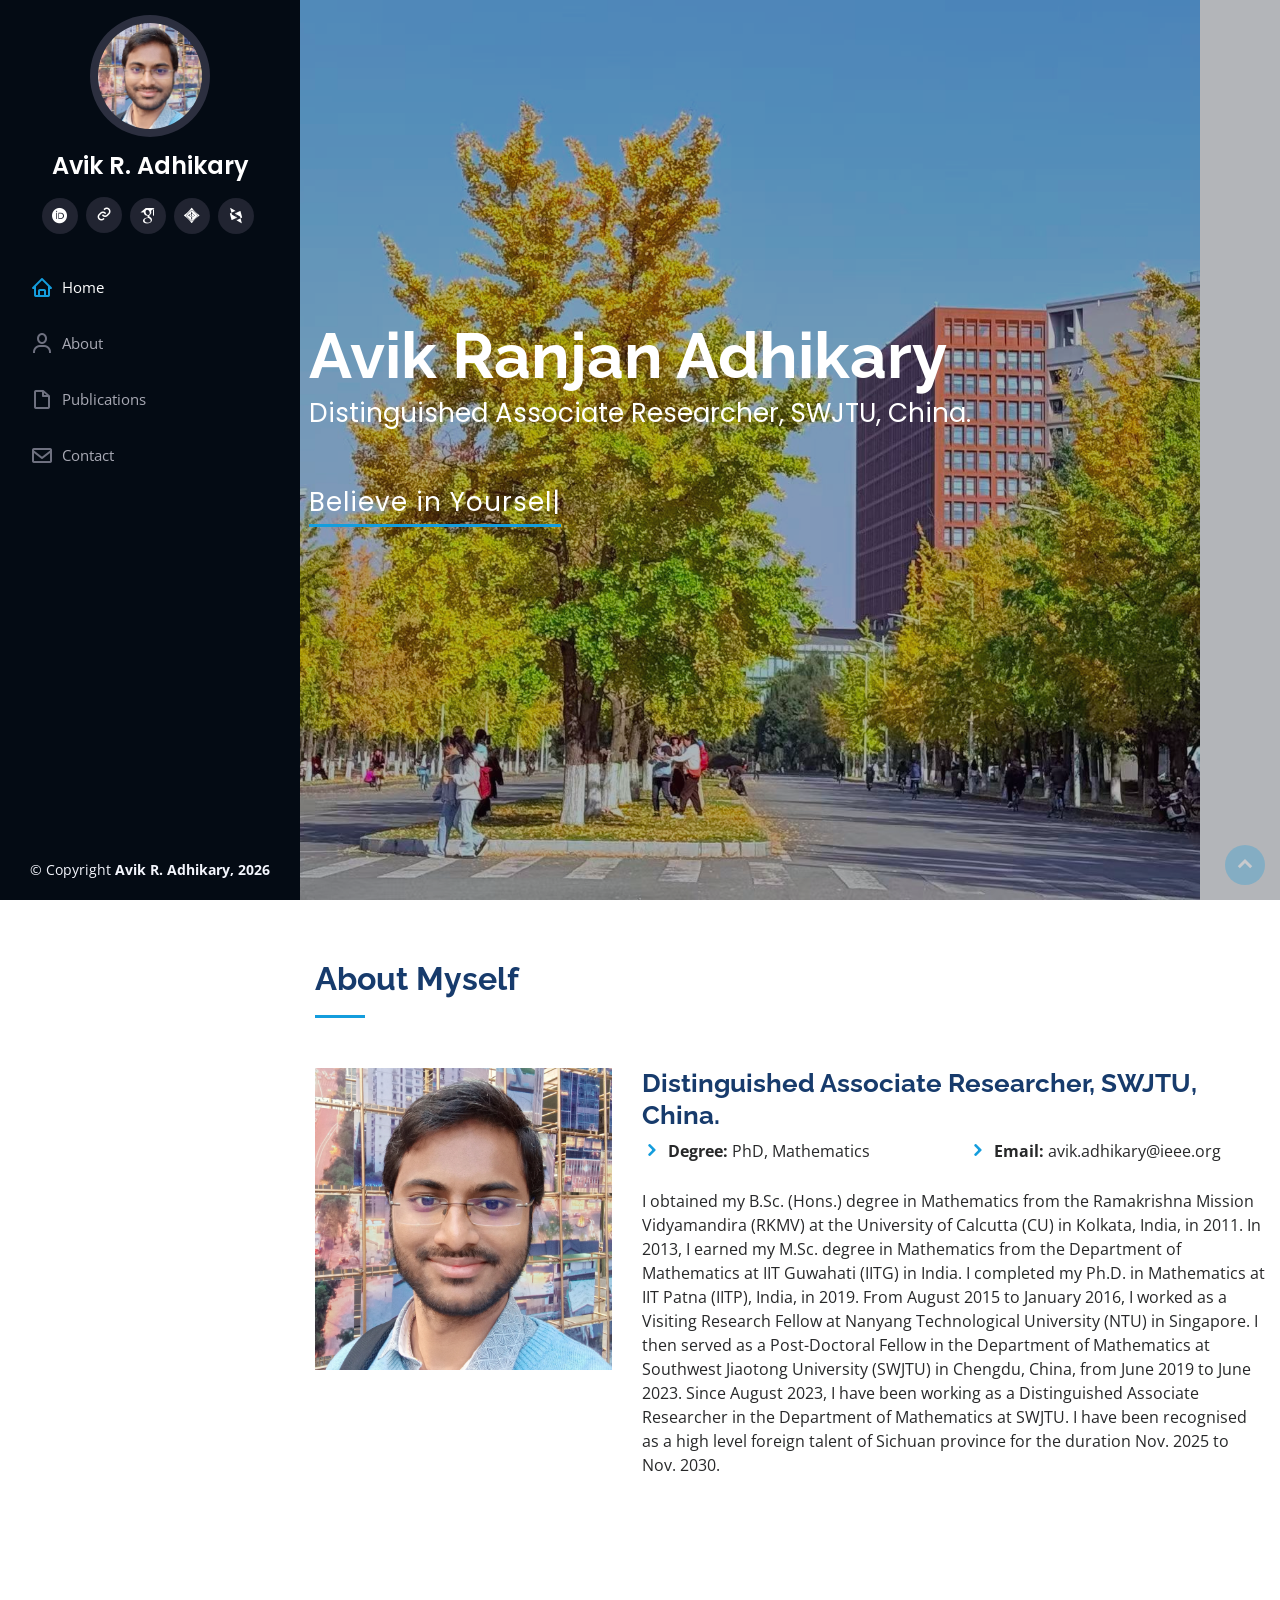
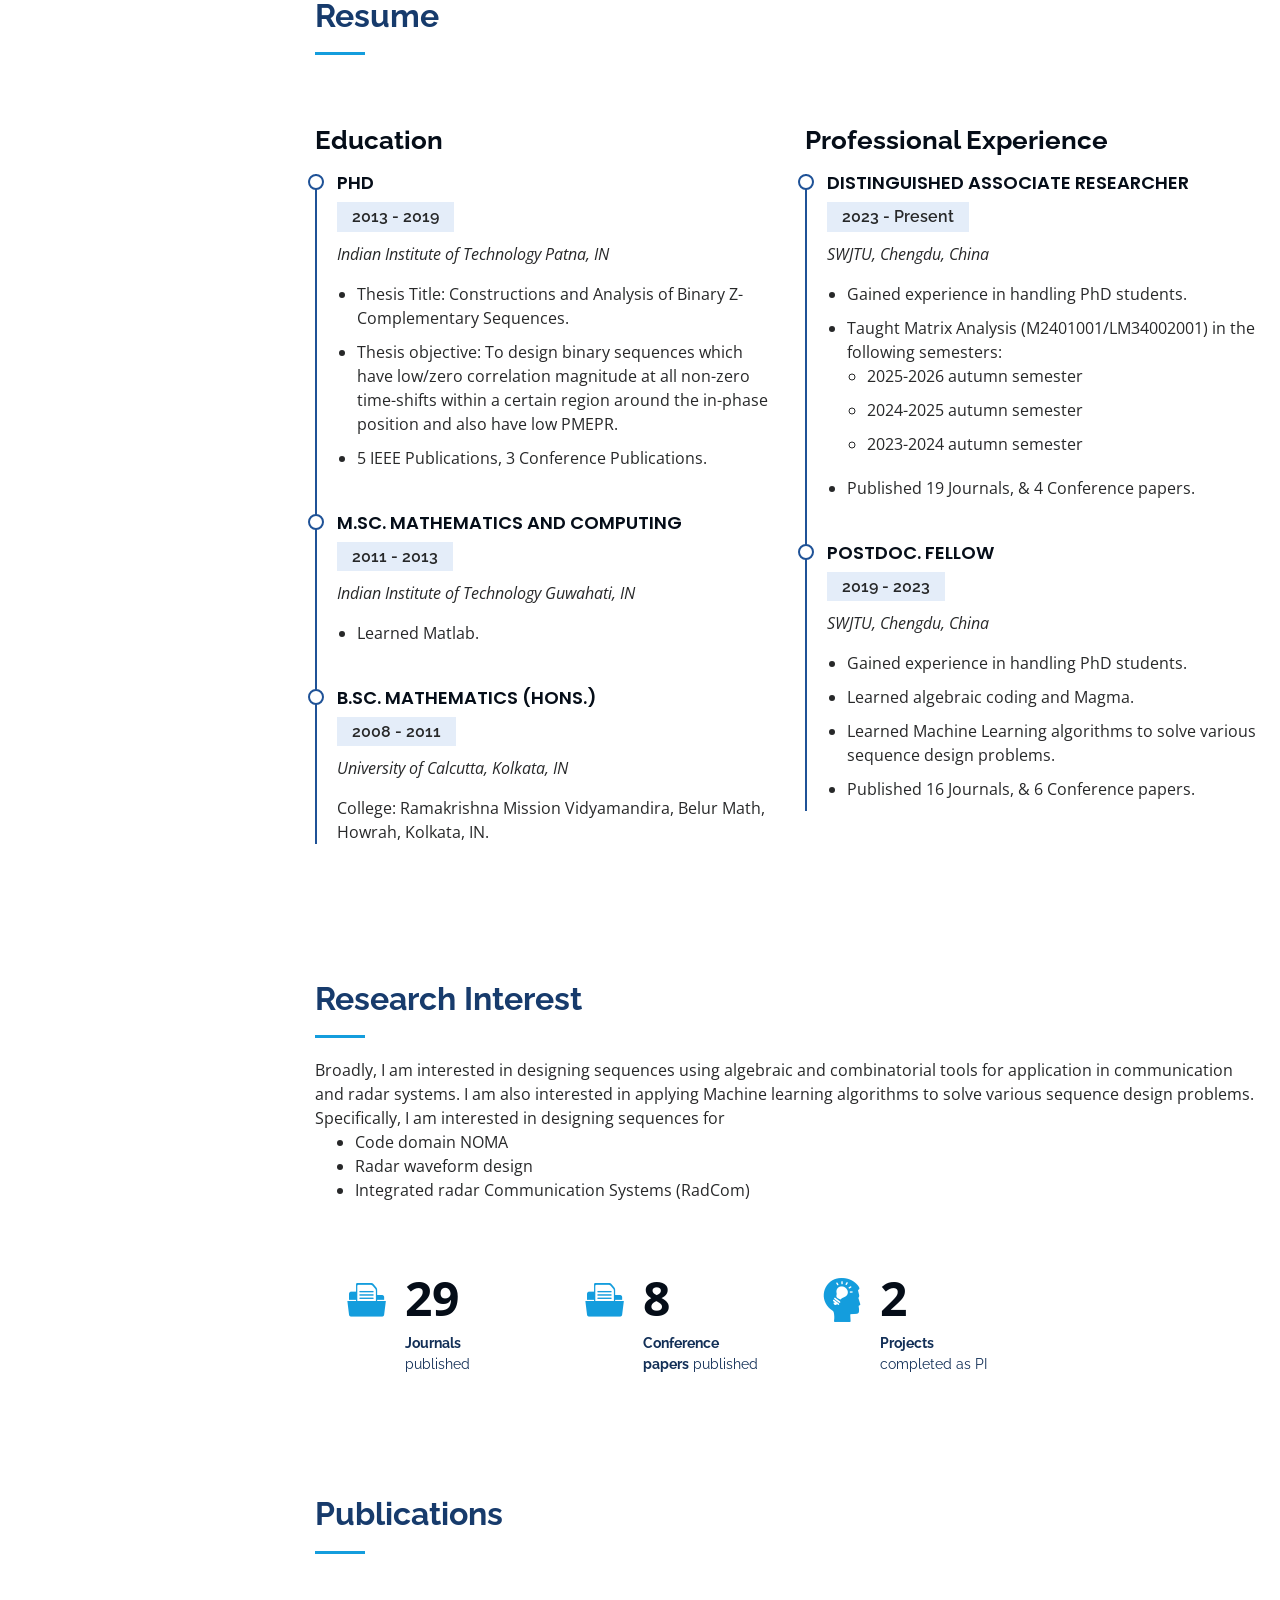
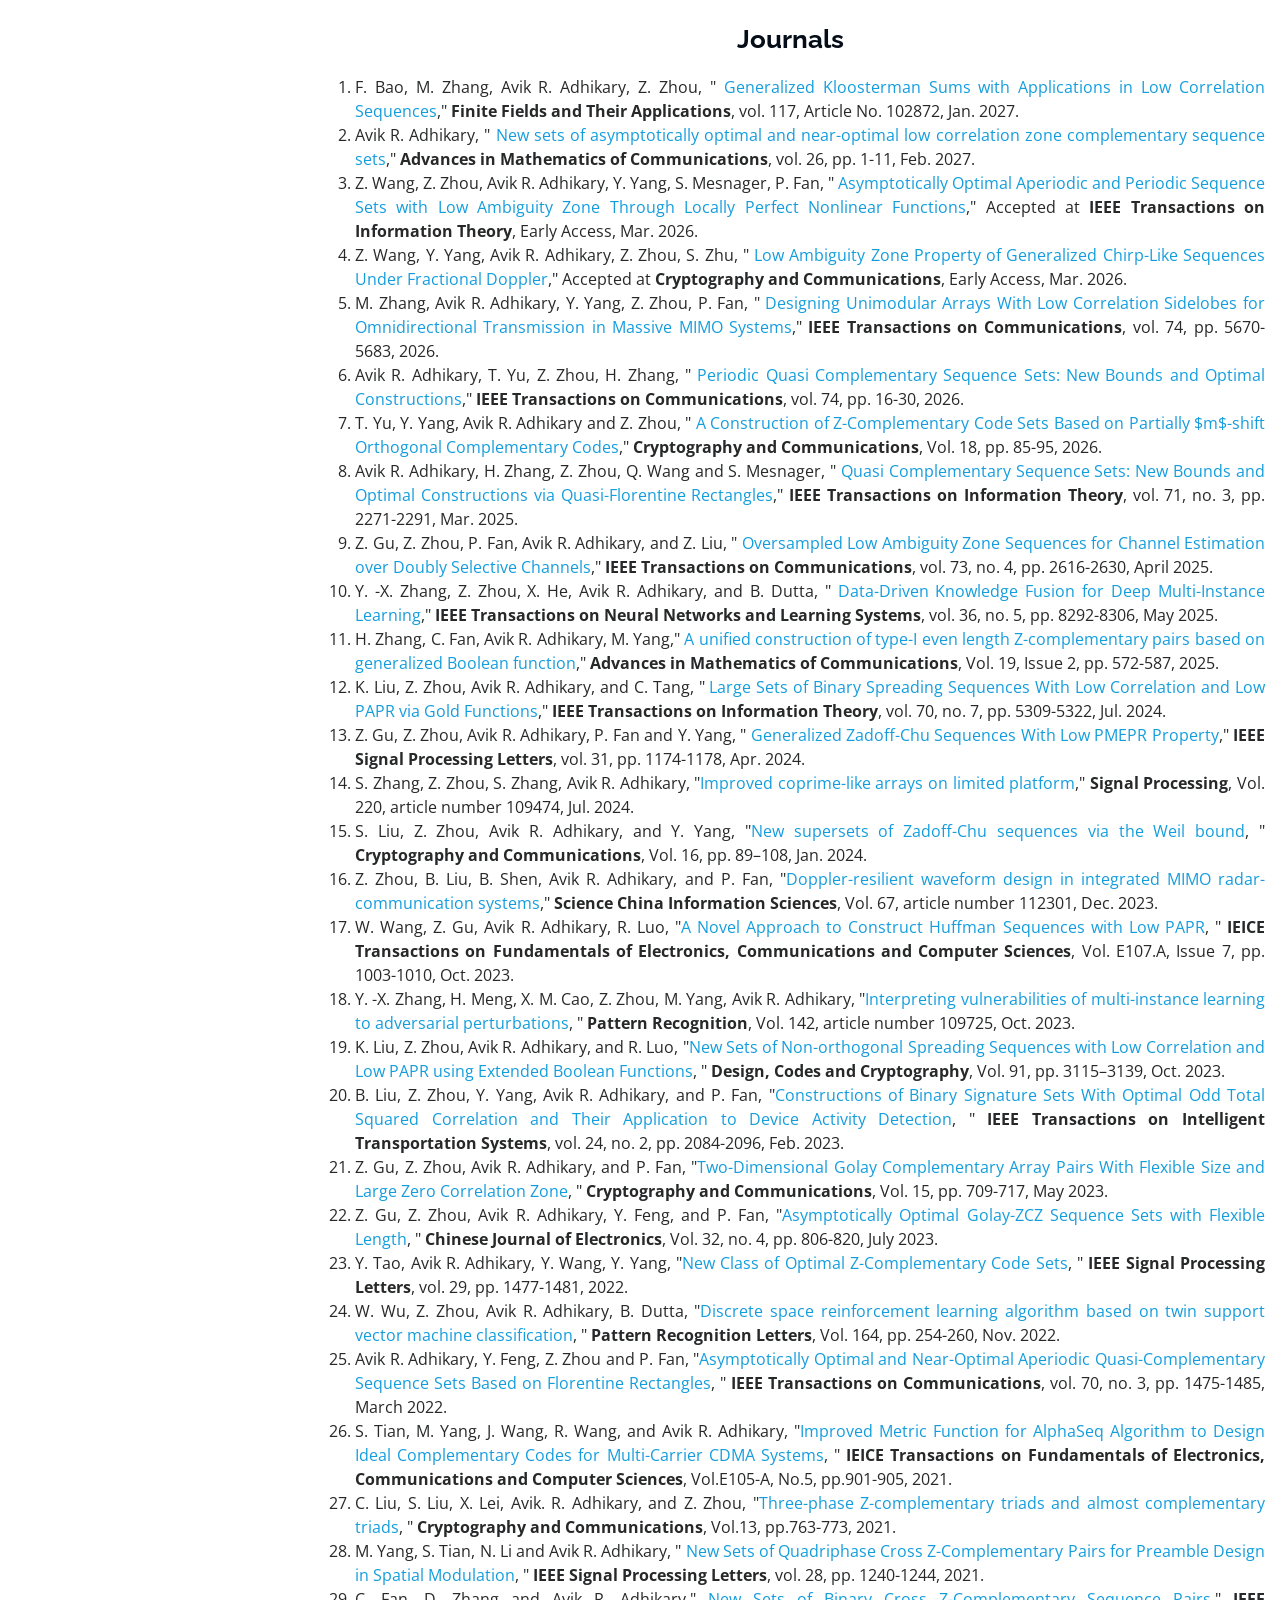
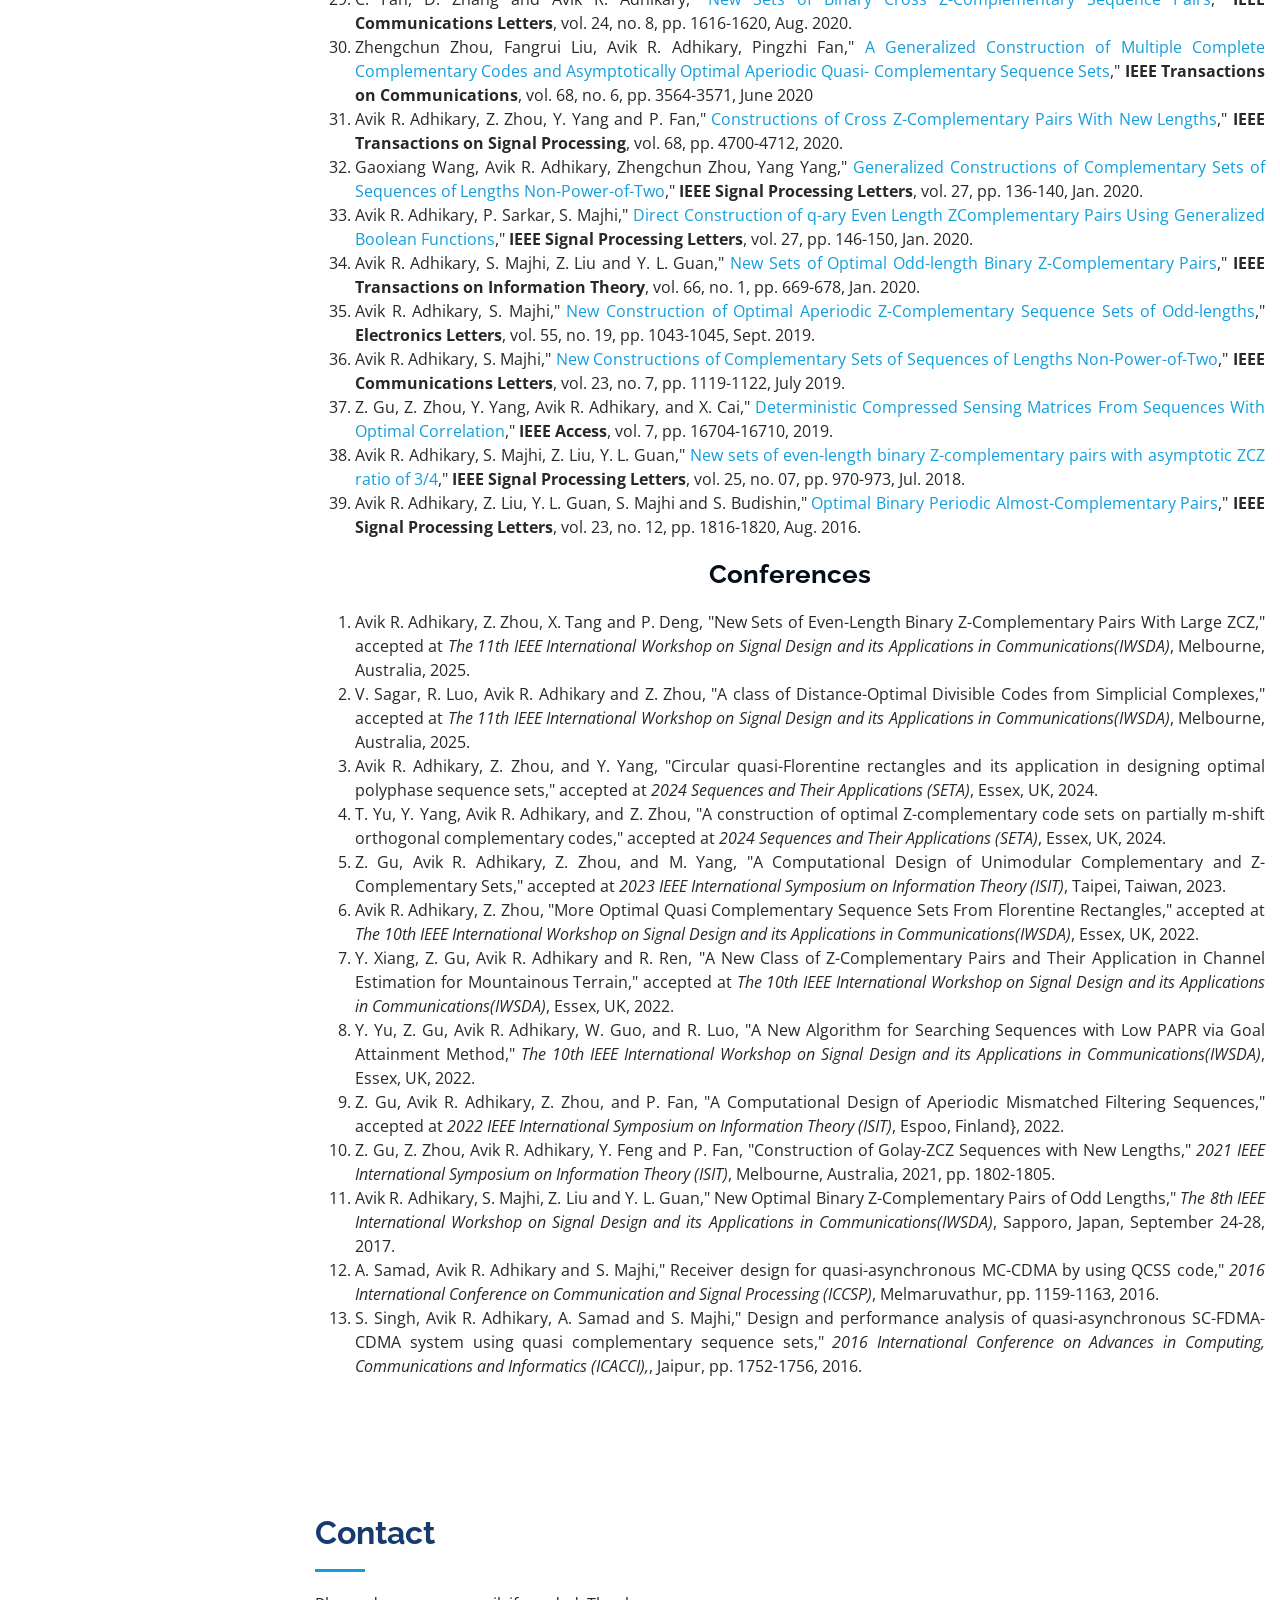
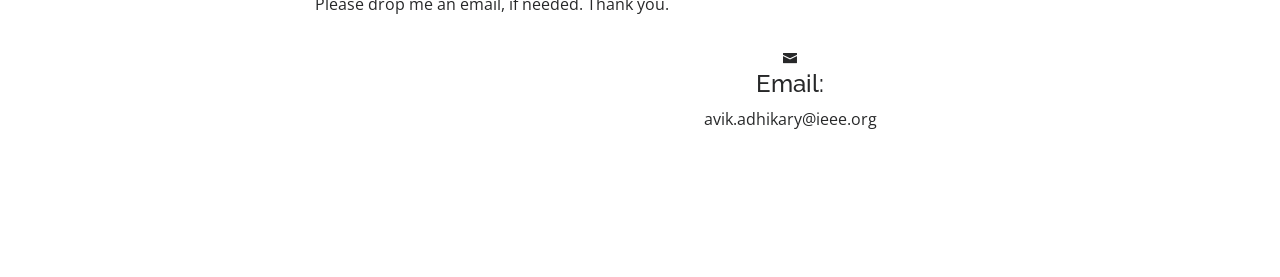
==== commit 94ccd398: "Update index.html" ====
--- a/index.html
+++ b/index.html
@@ -79,7 +79,7 @@
     <div class="hero-container" data-aos="fade-in">
       <h1>Avik Ranjan Adhikary</h1>
       <p>Distinguished Associate Researcher, SWJTU, China.</p>
-      <p><span class="typed" data-typed-items="Believe in Yourself., Be the change you wish to see in the world., Add life to days not days to life., Every expert was once a beginner who refused to quit."></span></p>
+      <p><span class="typed" data-typed-items="Believe in Yourself., Add life to days not days to life., Be the change you wish to see in the world., Every expert was once a beginner who refused to quit."></span></p>
     </div>
   </section><!-- End Hero -->
 
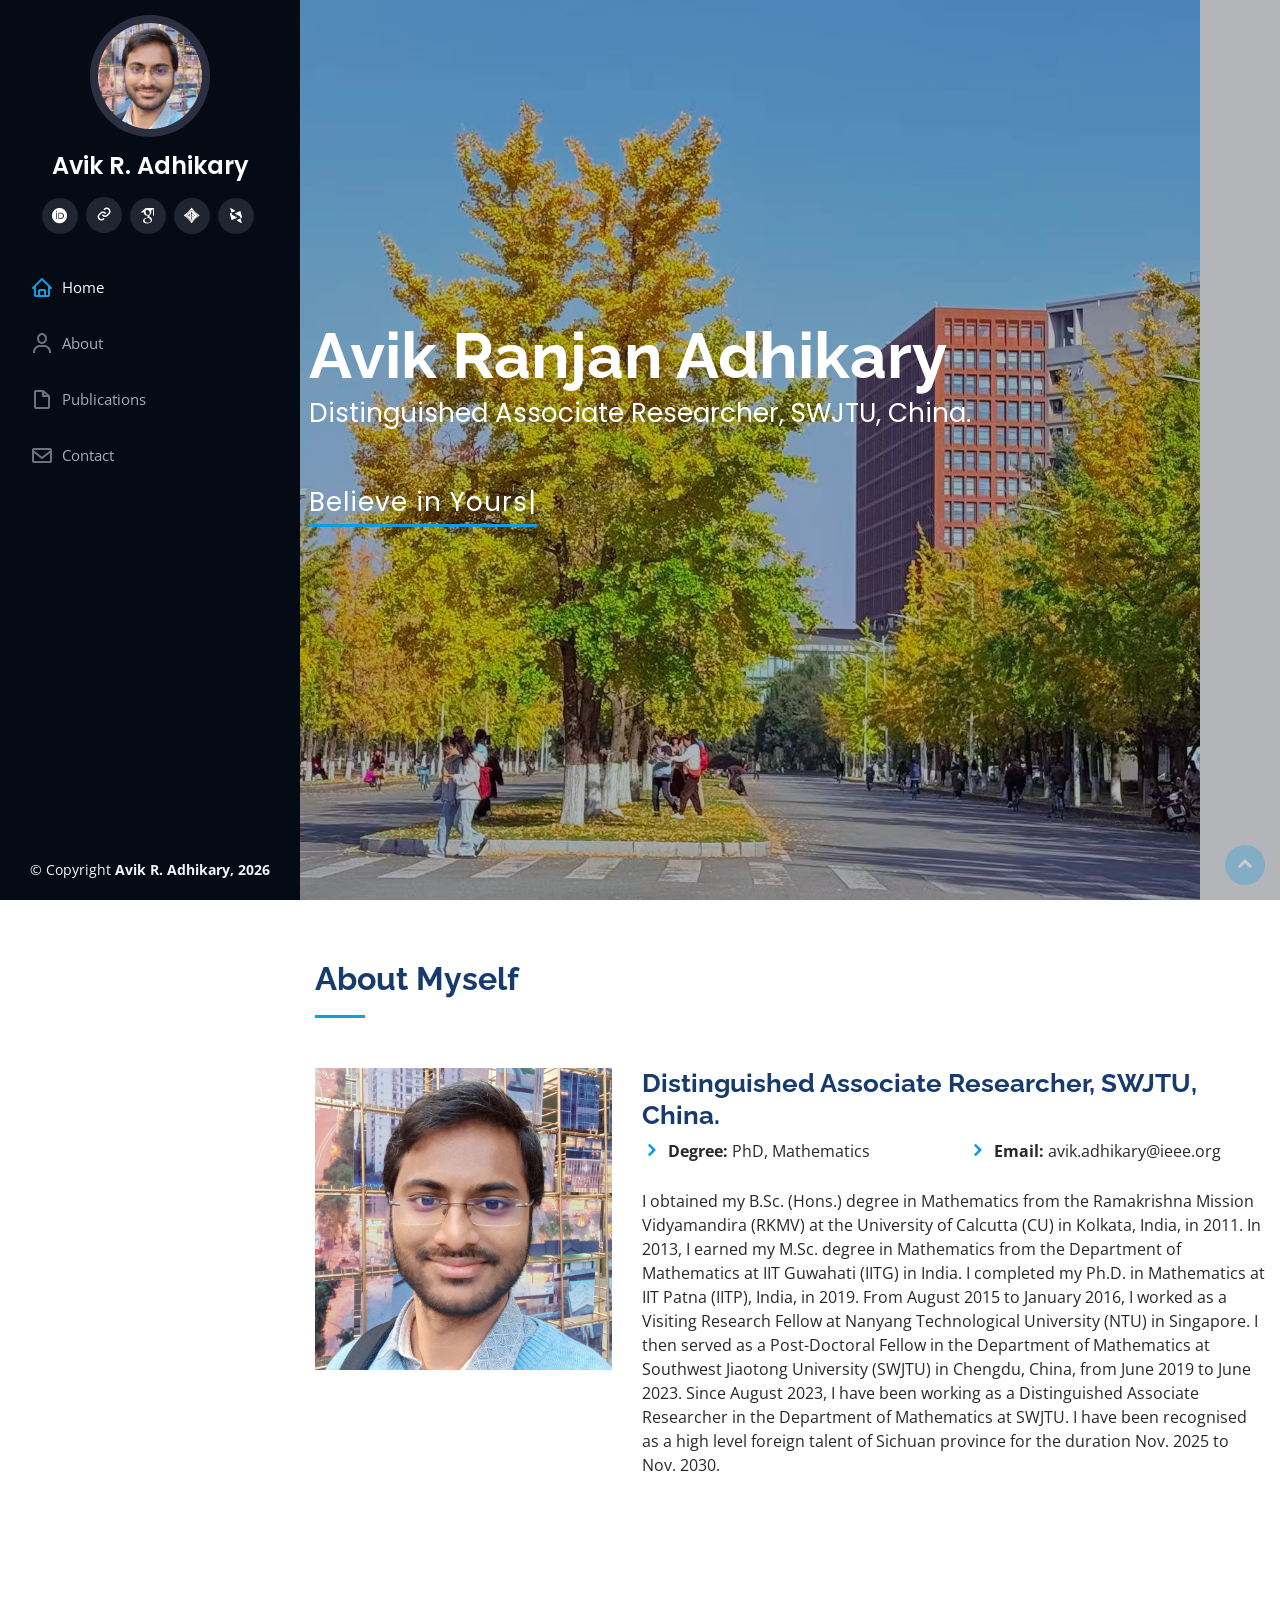
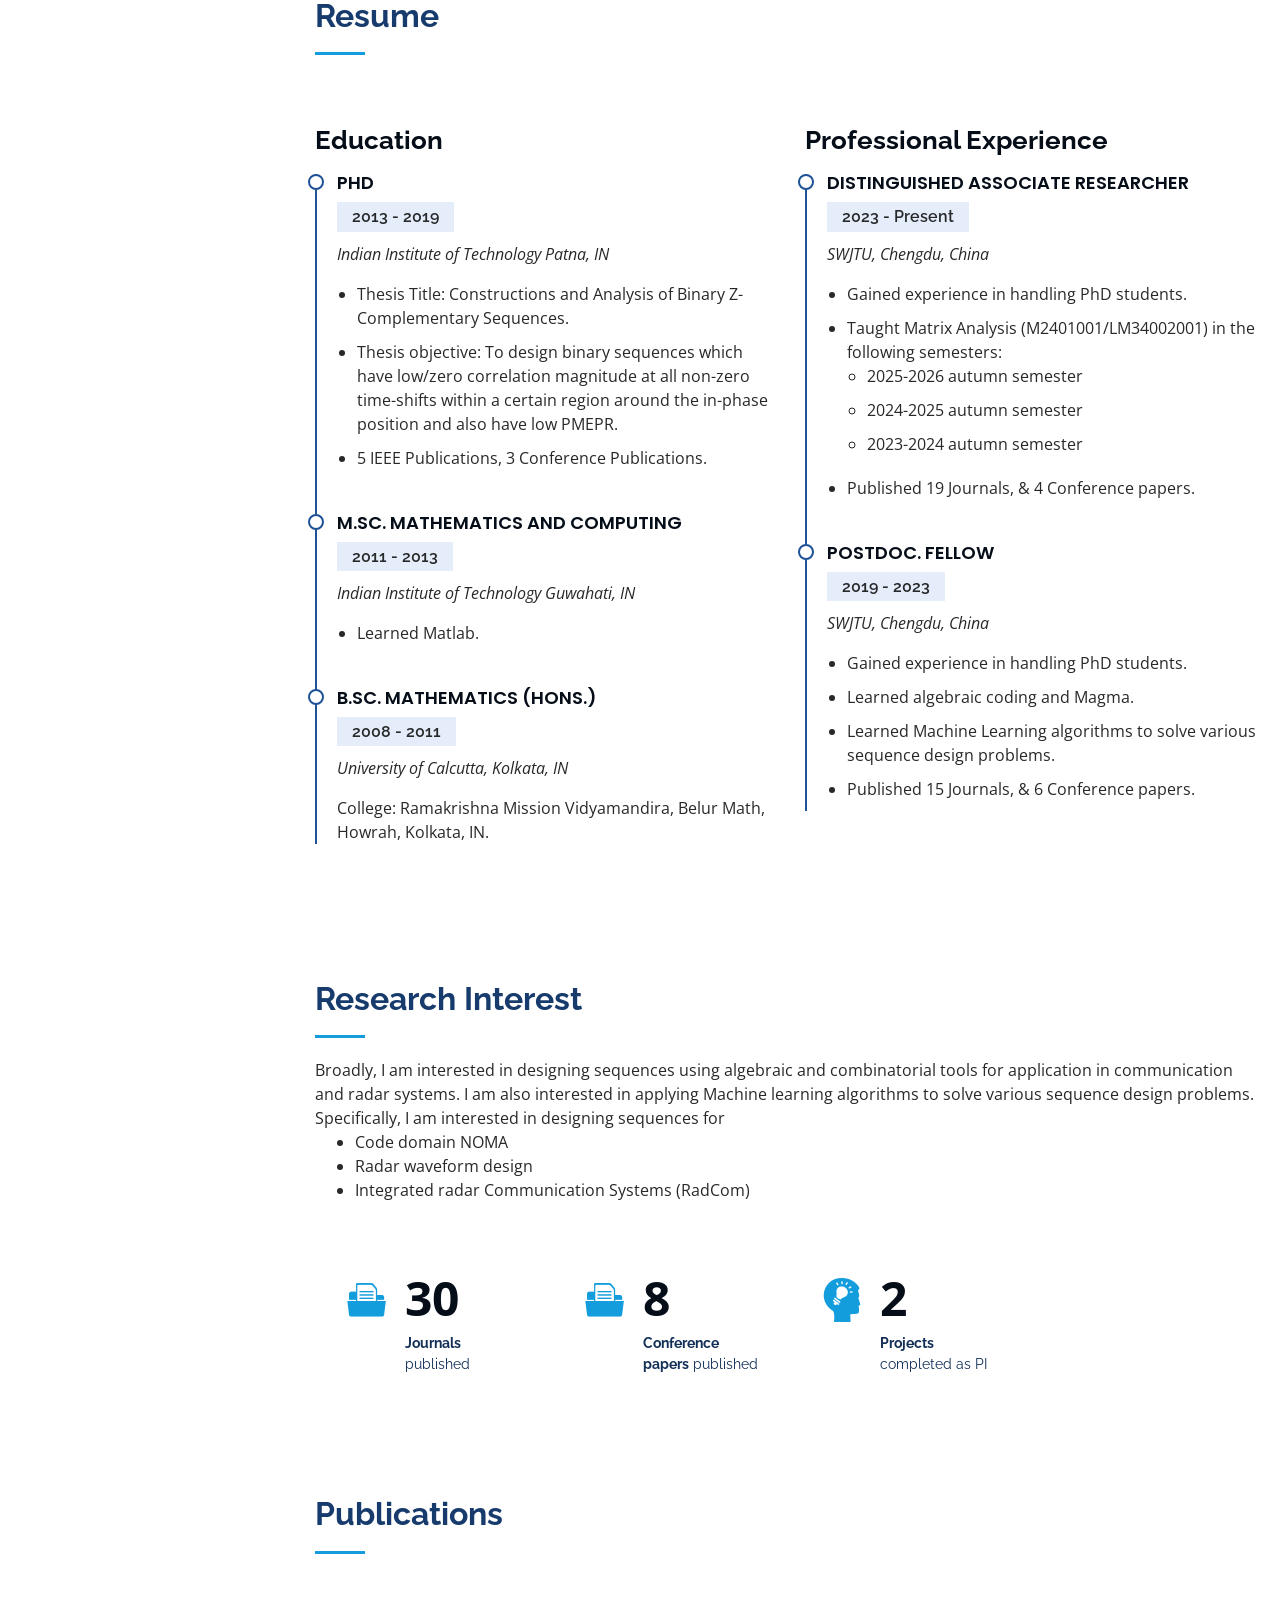
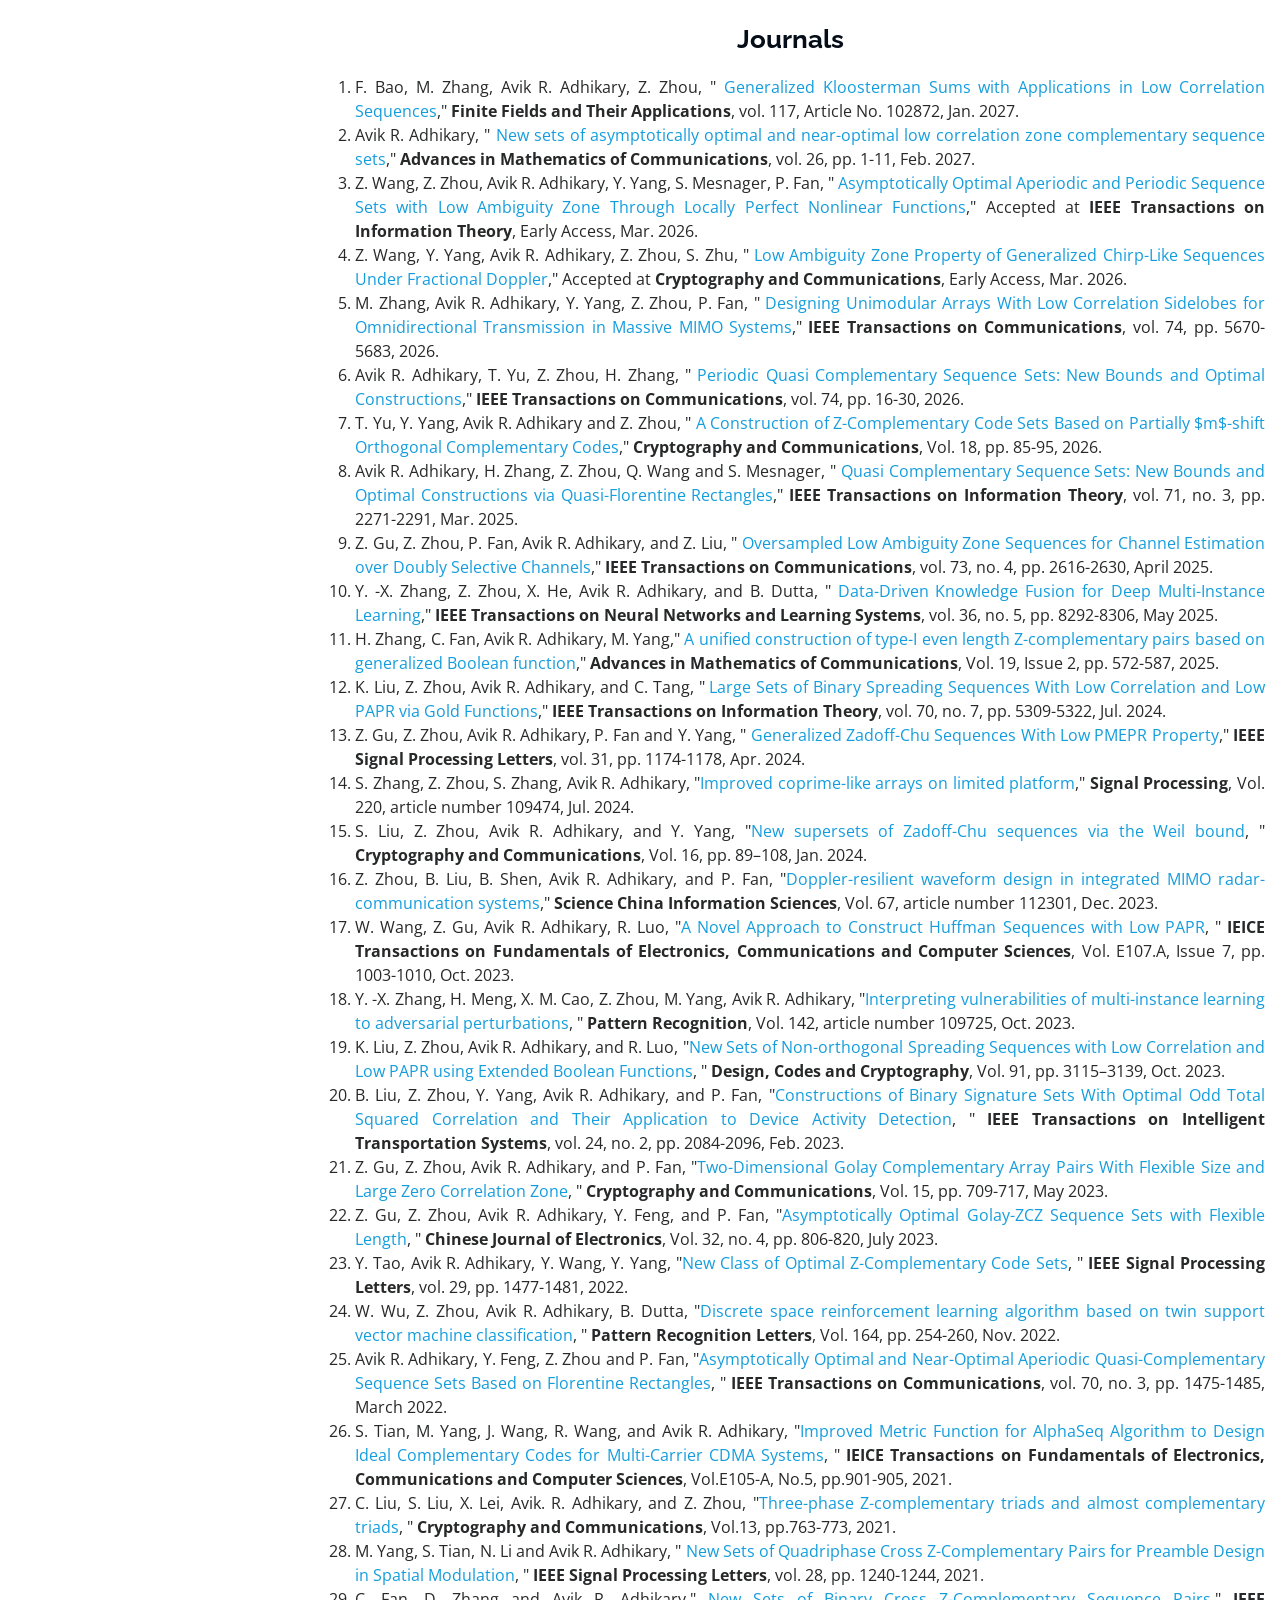
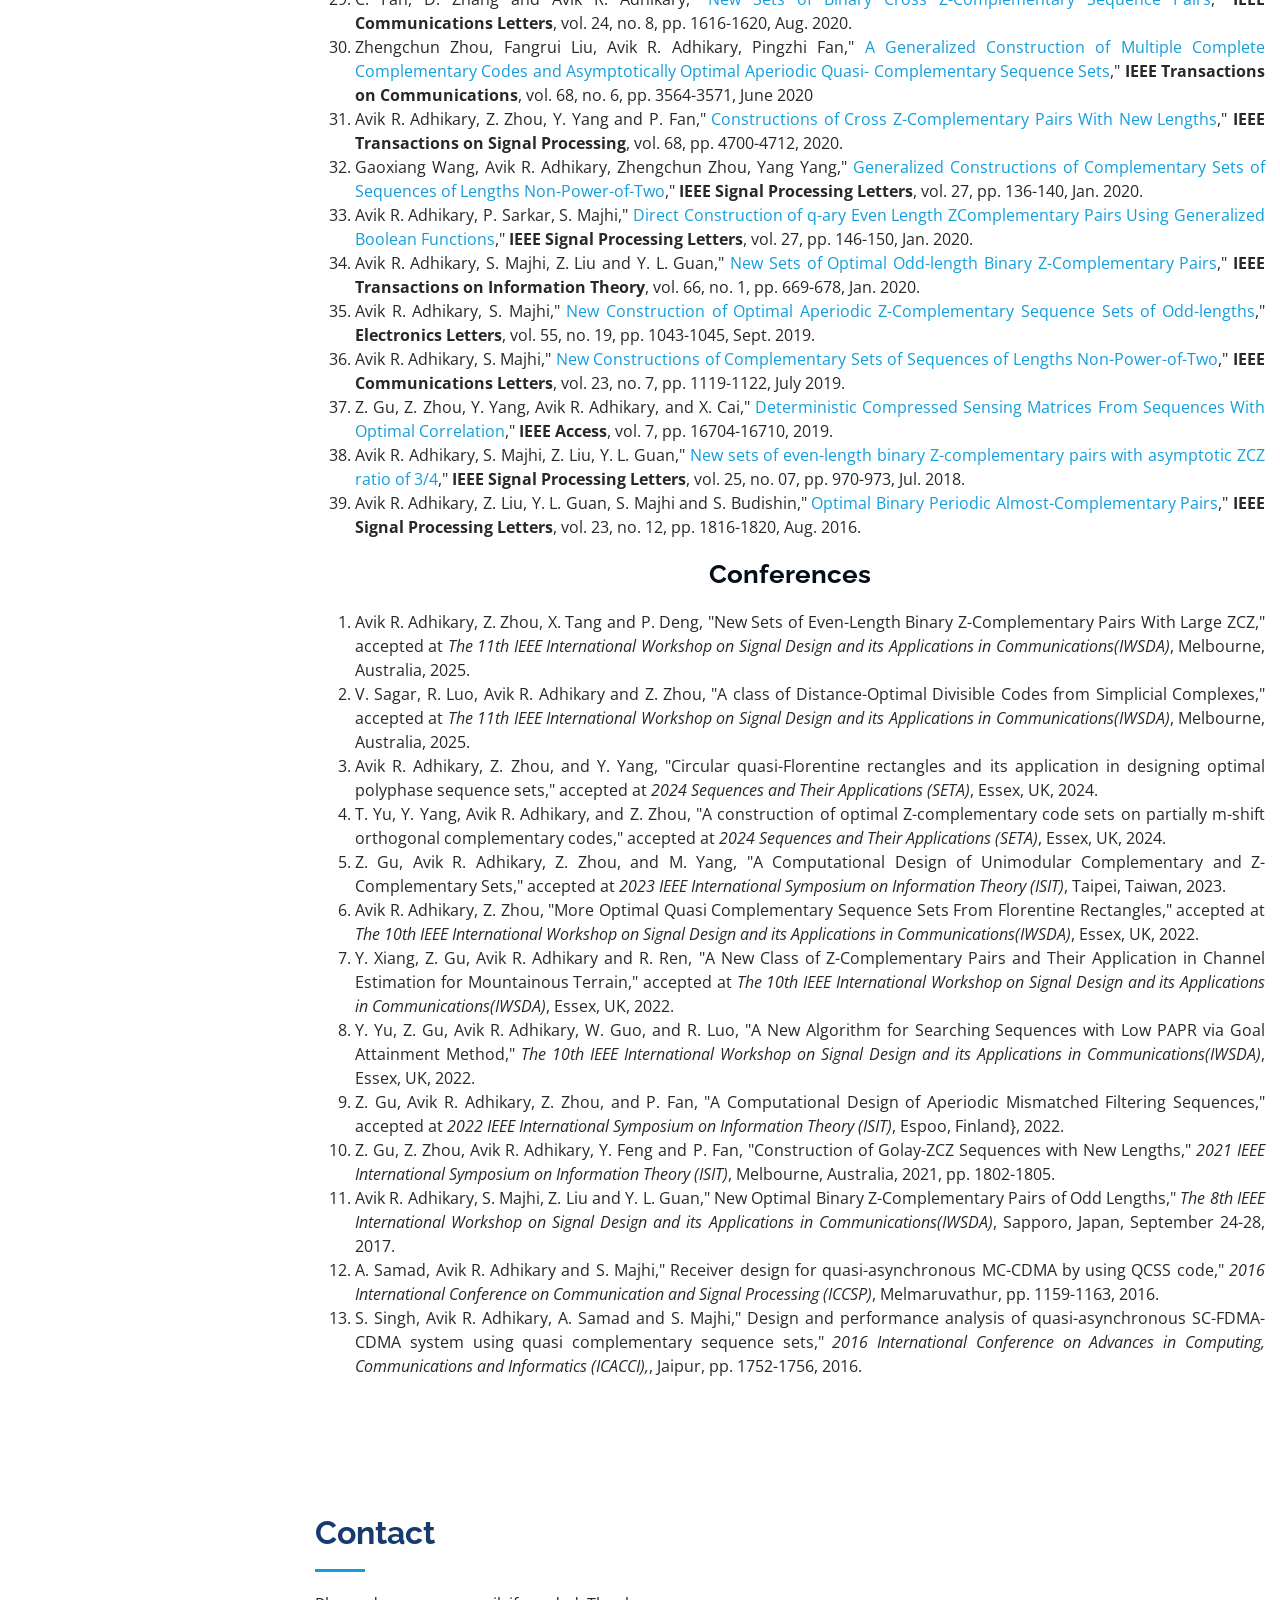
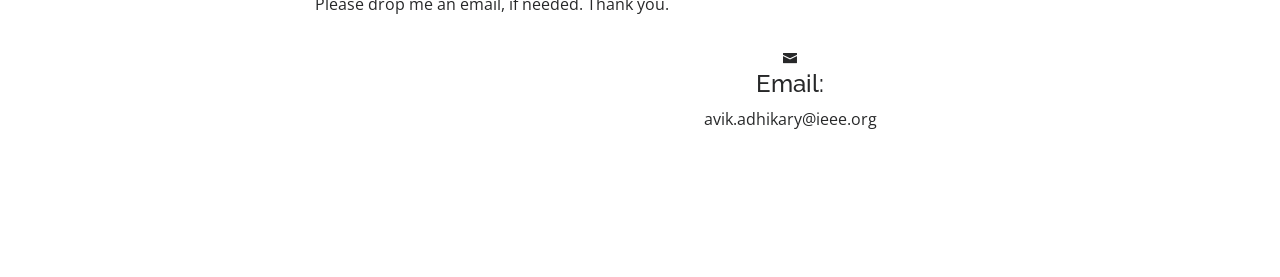
==== commit b7478ce9: "Update index.html" ====
--- a/index.html
+++ b/index.html
@@ -217,7 +217,7 @@
                         <li> Learned algebraic coding and Magma.  </li>                      
                         <li> Learned Machine Learning algorithms to solve various sequence design problems.</li>
                         
-                        <li> Published 16 Journals, & 6 Conference papers.</li>
+                        <li> Published 15 Journals, & 6 Conference papers.</li>
               </ul>
             </div><!-- Edn Resume Item -->
 
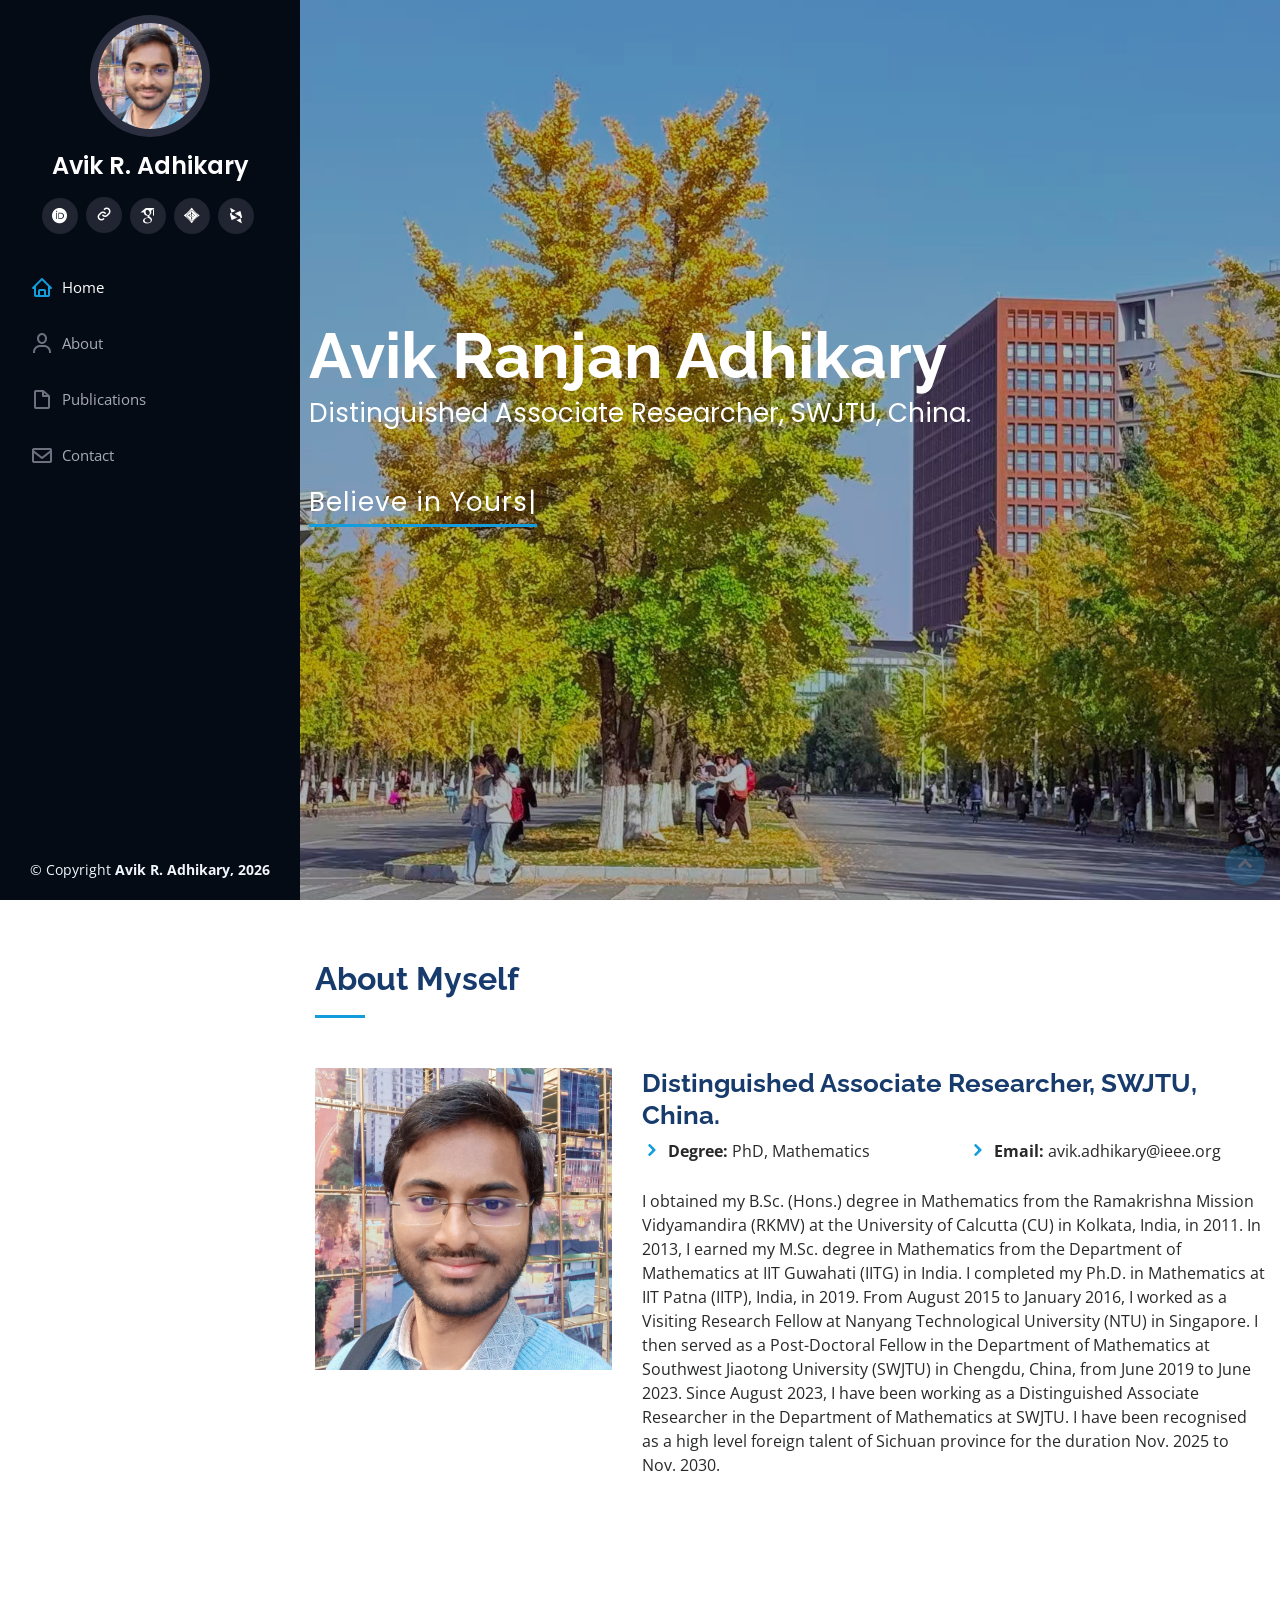
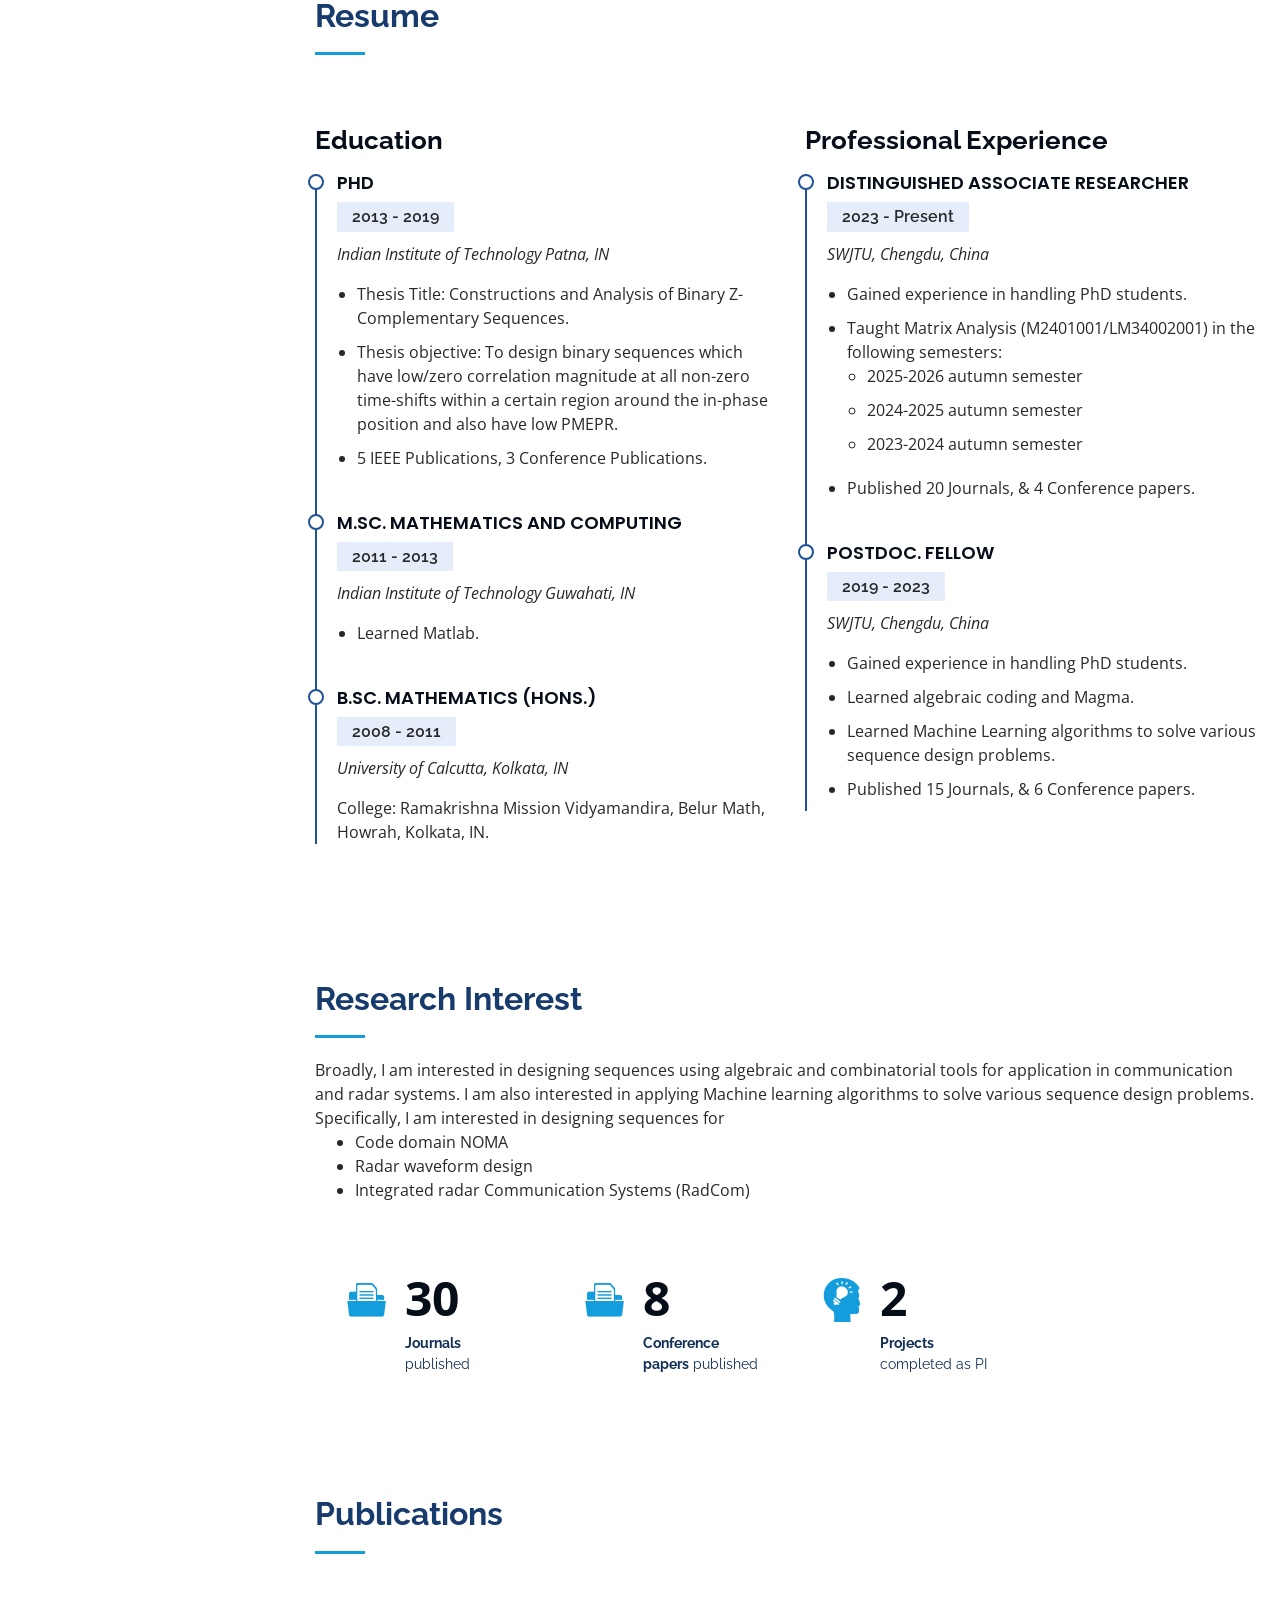
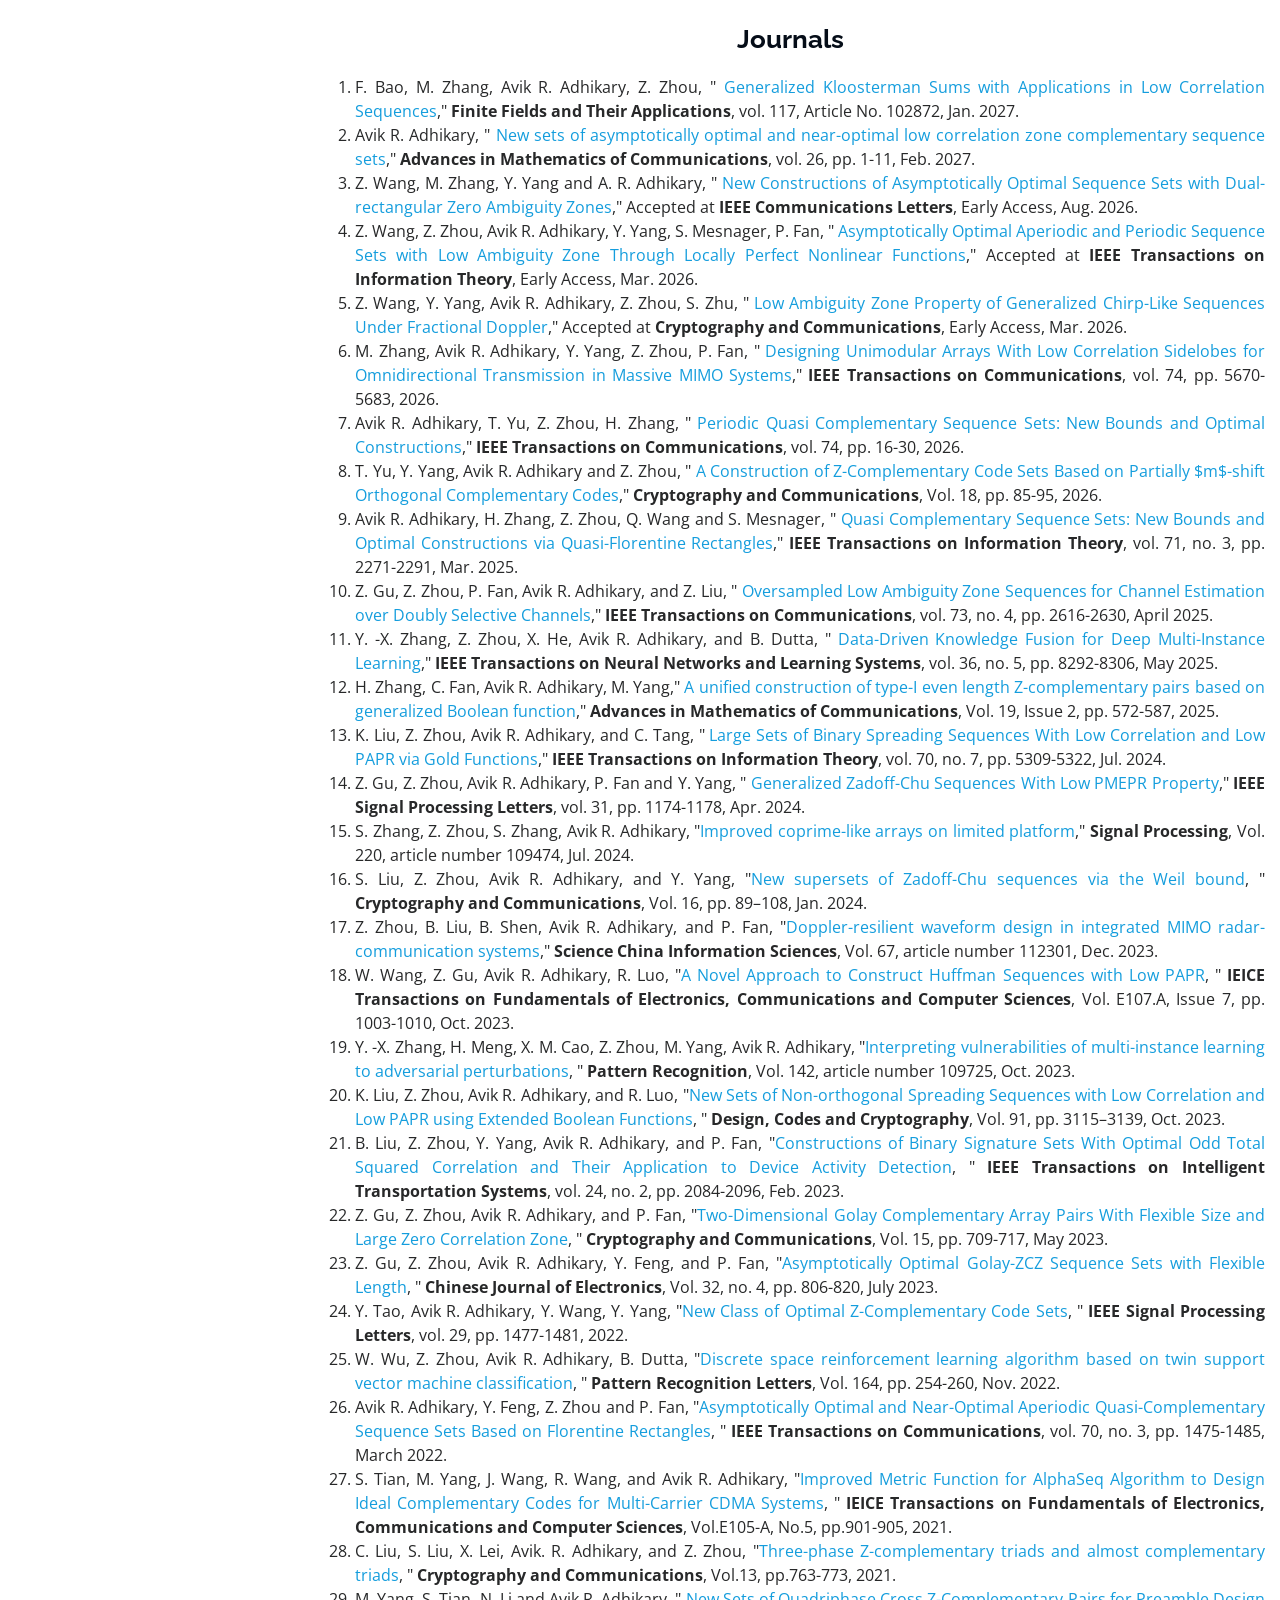
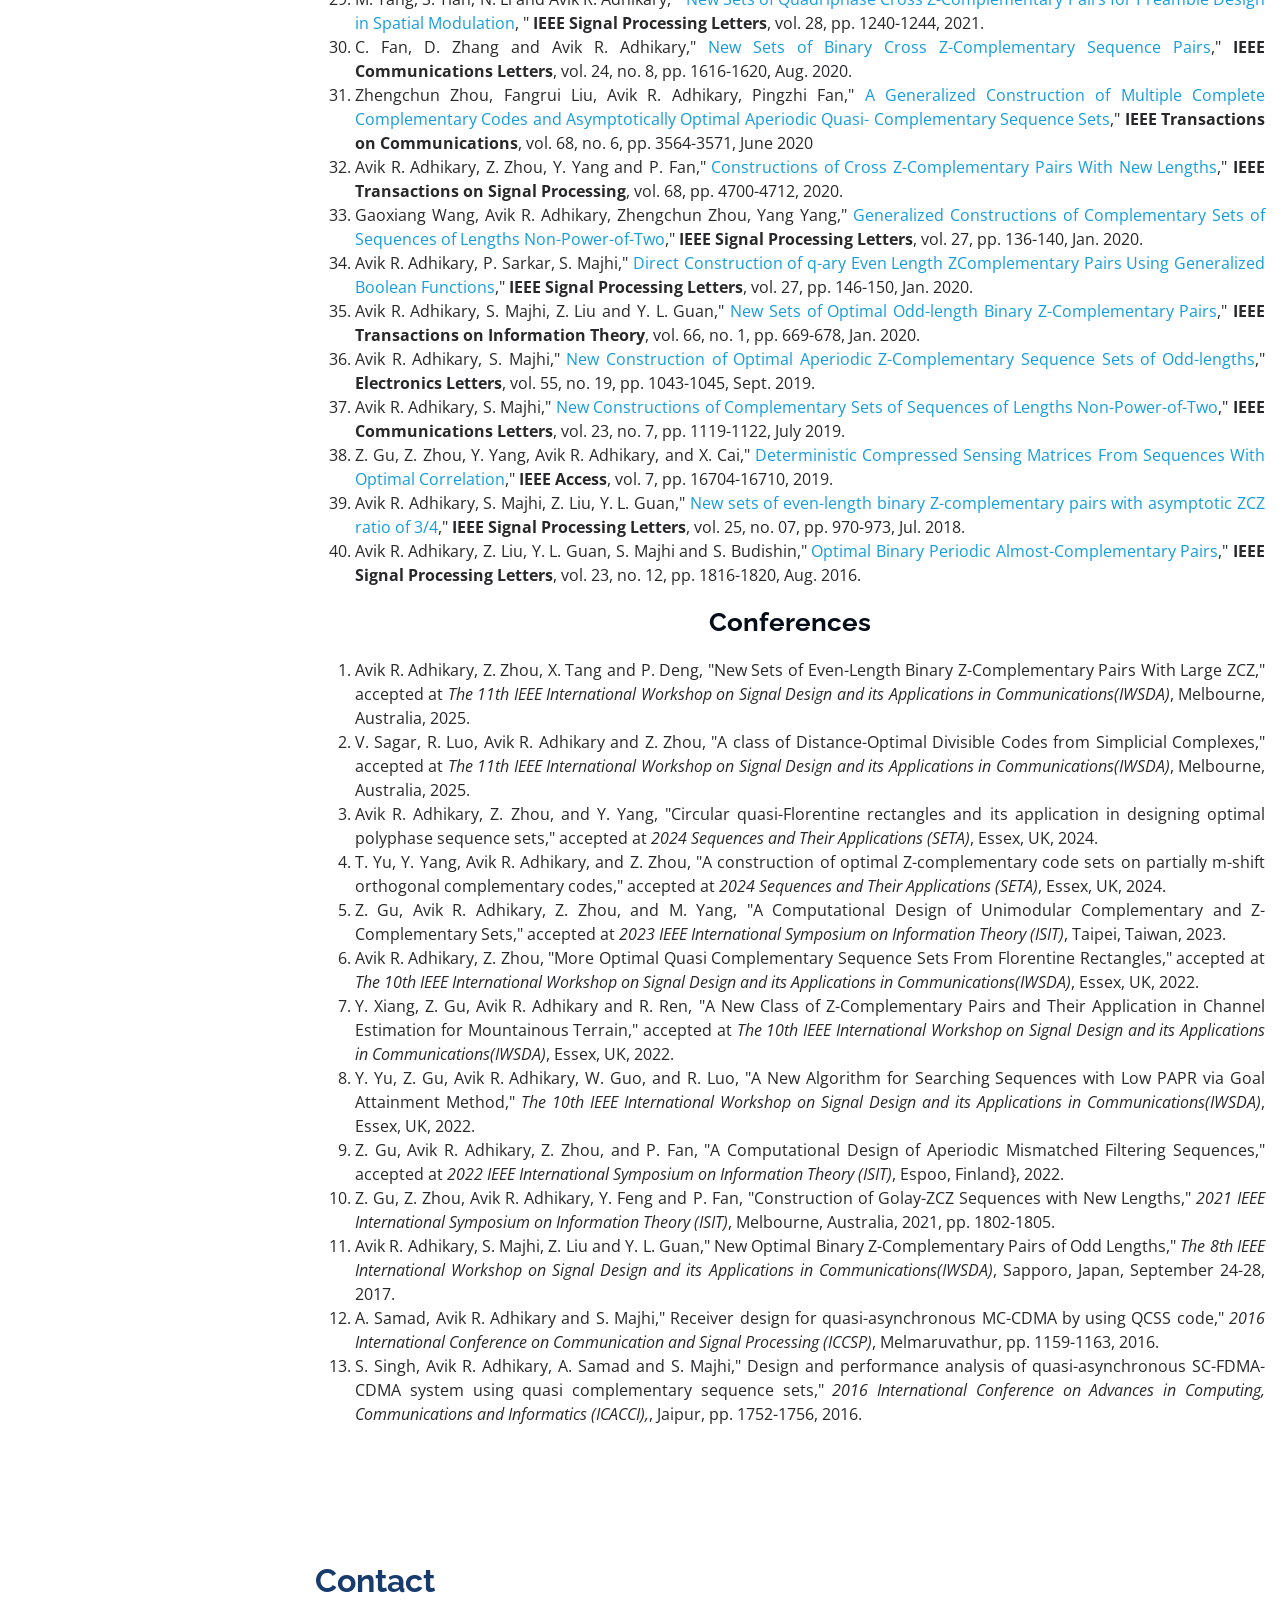
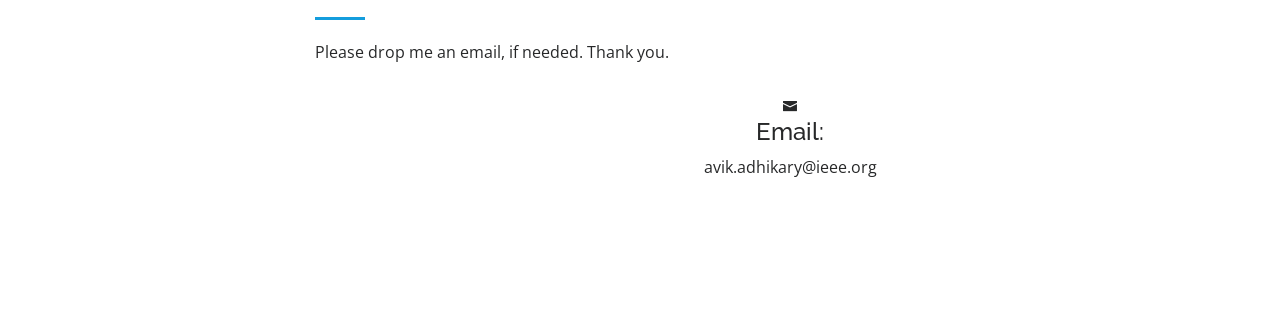
==== commit a2c17830: "Update index.html" ====
--- a/index.html
+++ b/index.html
@@ -203,7 +203,7 @@
 				<li> 2023-2024 autumn semester</li>
 			</ul></li>
 			
-			<li> Published 19 Journals, & 4 Conference papers.</li>
+			<li> Published 20 Journals, & 4 Conference papers.</li>
 				  
               </ul>
             </div><!-- Edn Resume Item -->
@@ -248,7 +248,7 @@
           <div class="col-lg-3 col-md-6 d-md-flex align-items-md-stretch" data-aos="fade-up">
             <div class="count-box">
               <i class="icofont-document-folder"></i>
-              <span data-toggle="counter-up">39</span>
+              <span data-toggle="counter-up">40</span>
               <p><strong>Journals</strong> published</p>
             </div>
           </div>
@@ -363,6 +363,7 @@
              <ol>
 <li style="text-align: justify;"> F. Bao, M. Zhang, Avik R. Adhikary, Z. Zhou, &quot; <a href="https://www.sciencedirect.com/science/article/pii/S1071579726000833"> Generalized Kloosterman Sums with Applications in Low Correlation Sequences</a>,&quot; <b>Finite Fields and Their Applications</b>, vol. 117, Article No. 102872, Jan. 2027.</li>
 <li style="text-align: justify;"> Avik R. Adhikary, &quot; <a href="https://www.aimsciences.org/article/doi/10.3934/amc.2026053"> New sets of asymptotically optimal and near-optimal low correlation zone complementary sequence sets</a>,&quot; <b>Advances in Mathematics of Communications</b>, vol. 26, pp. 1-11, Feb. 2027.</li>
+<li style="text-align: justify;">Z. Wang, M. Zhang, Y. Yang and A. R. Adhikary, &quot; <a href="https://ieeexplore.ieee.org/document/11638069"> New Constructions of Asymptotically Optimal Sequence Sets with Dual-rectangular Zero Ambiguity Zones</a>,&quot; Accepted at <b> IEEE Communications Letters</b>, Early Access, Aug. 2026.
 <li style="text-align: justify;"> Z. Wang, Z. Zhou, Avik R. Adhikary, Y. Yang, S. Mesnager, P. Fan, &quot; <a href="https://ieeexplore.ieee.org/document/11424349"> Asymptotically Optimal Aperiodic and Periodic Sequence Sets with Low Ambiguity Zone Through Locally Perfect Nonlinear Functions</a>,&quot; Accepted at <b>IEEE Transactions on Information Theory</b>, Early Access, Mar. 2026.</li>
 <li style="text-align: justify;"> Z. Wang, Y. Yang, Avik R. Adhikary, Z. Zhou, S. Zhu, &quot; <a href="https://link.springer.com/article/10.1007/s12095-026-00877-z"> Low Ambiguity Zone Property of Generalized Chirp-Like Sequences Under Fractional Doppler</a>,&quot; Accepted at <b>Cryptography and Communications</b>, Early Access, Mar. 2026.</li>
 <li style="text-align: justify;"> M. Zhang, Avik R. Adhikary, Y. Yang, Z. Zhou, P. Fan, &quot; <a href="https://ieeexplore.ieee.org/document/11418620"> Designing Unimodular Arrays With Low Correlation Sidelobes for Omnidirectional Transmission in Massive MIMO Systems</a>,&quot; <b>IEEE Transactions on Communications</b>, vol. 74, pp. 5670-5683, 2026.</li>
--- a/assets/css/style.css
+++ b/assets/css/style.css
@@ -212,9 +212,9 @@
   width: 100%;
   height: 100vh;
   background: url("../img/WechatIMG821.jpg");
-  background-size: contain;
+  background-size: cover;
   background-repeat: no-repeat;
-  position: right;
+  background-position: center center;
 }
 
 #hero:before {
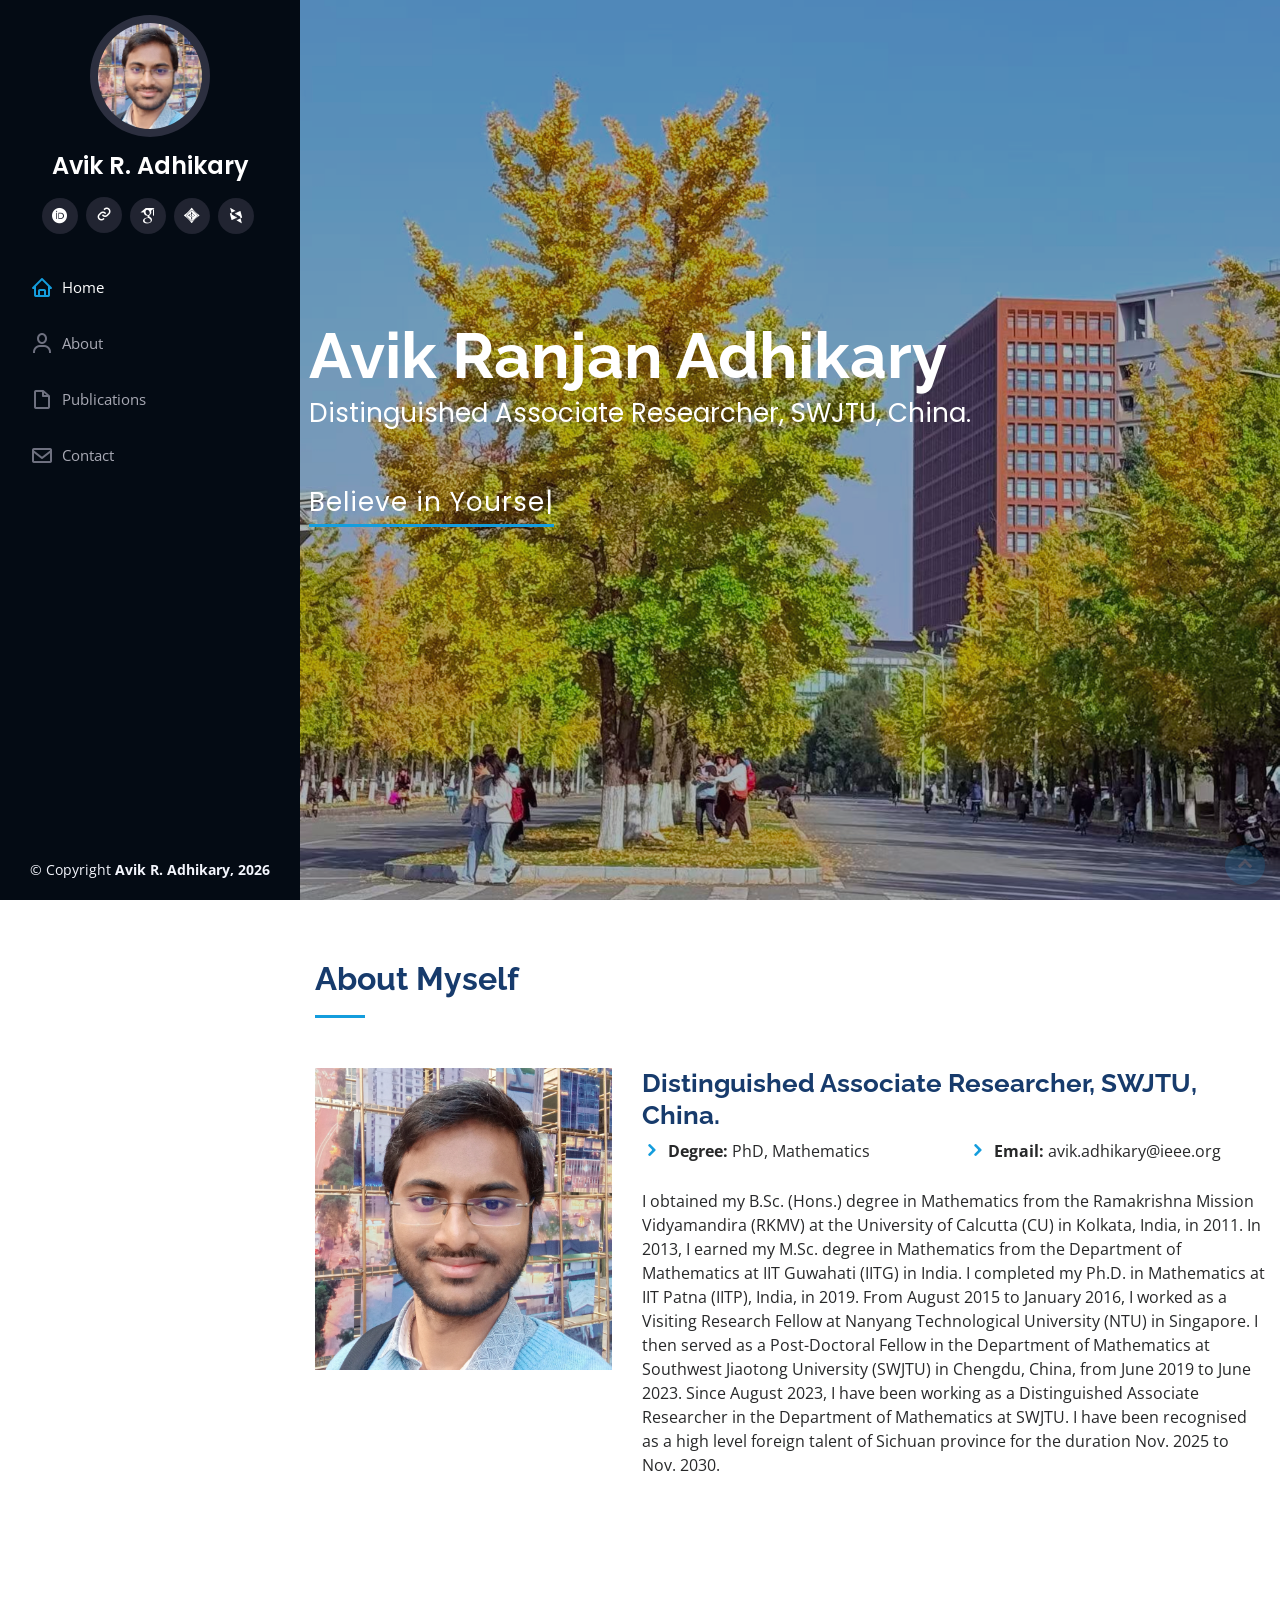
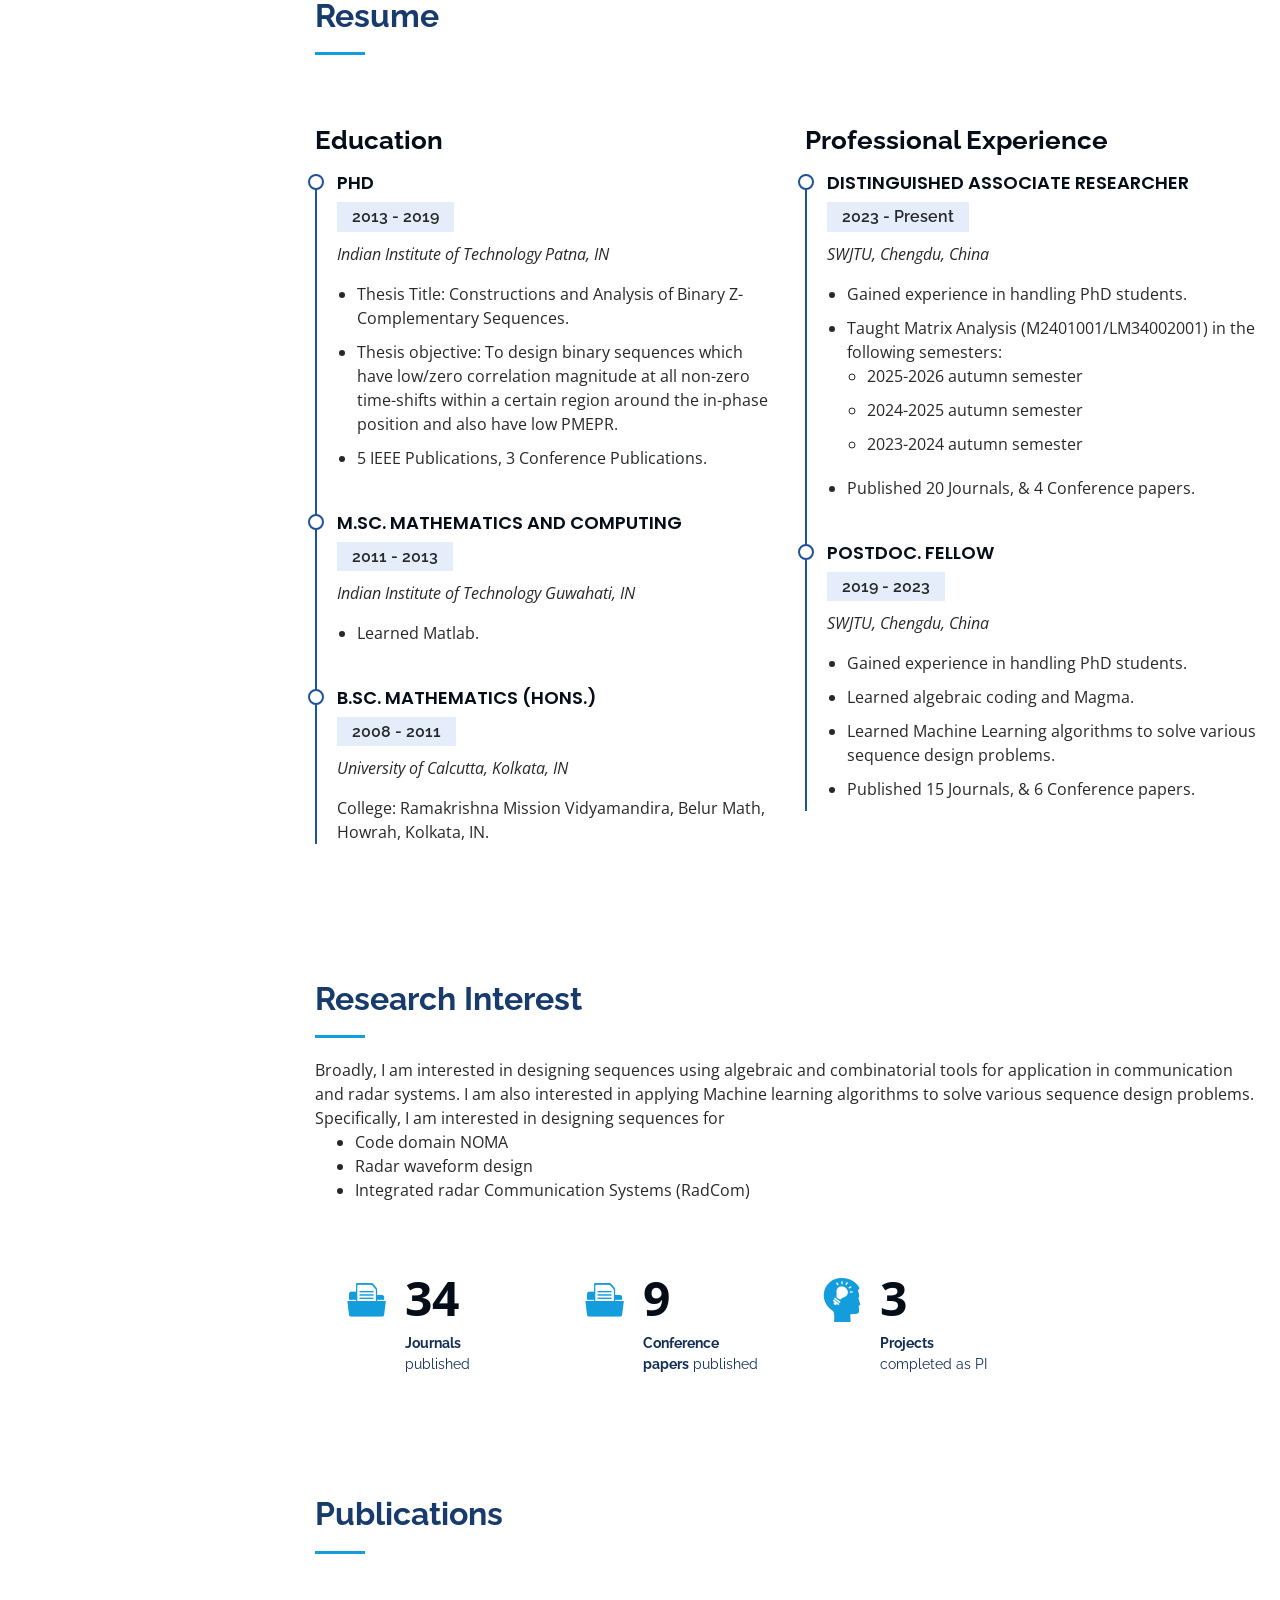
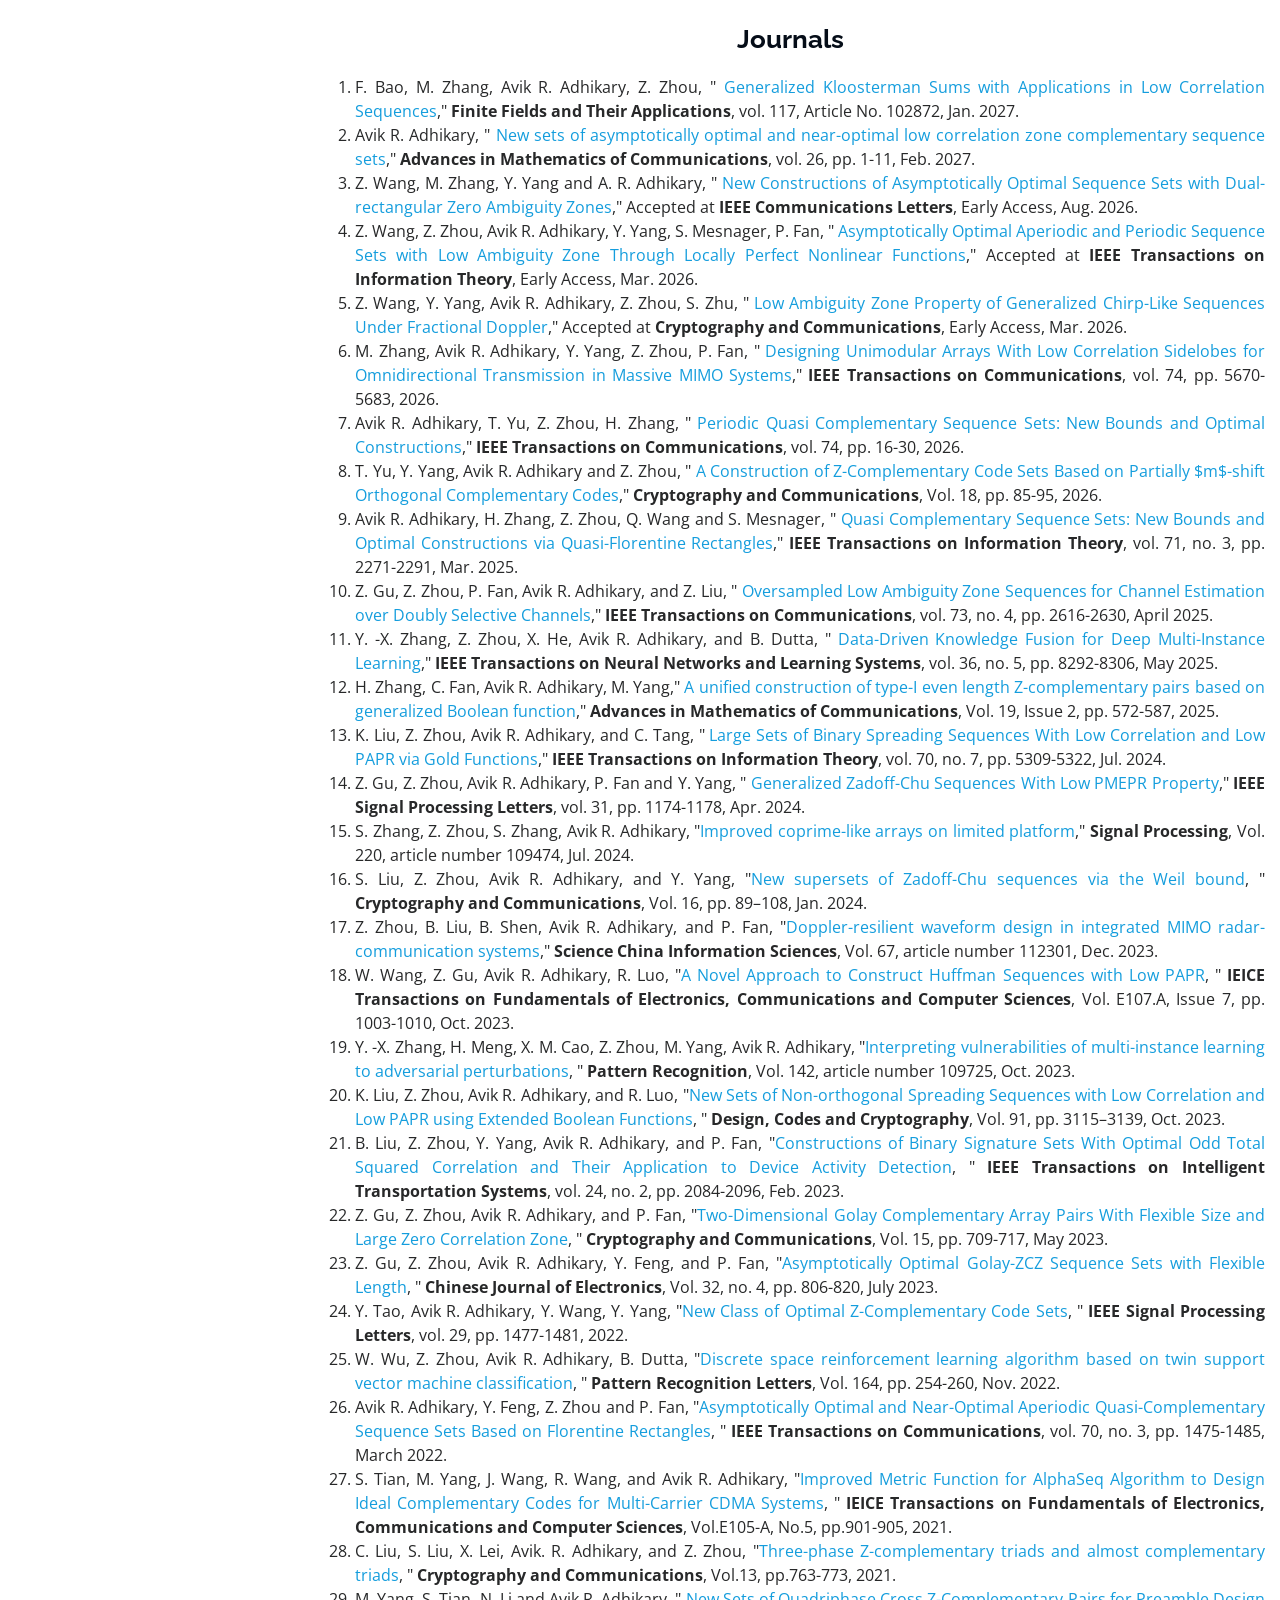
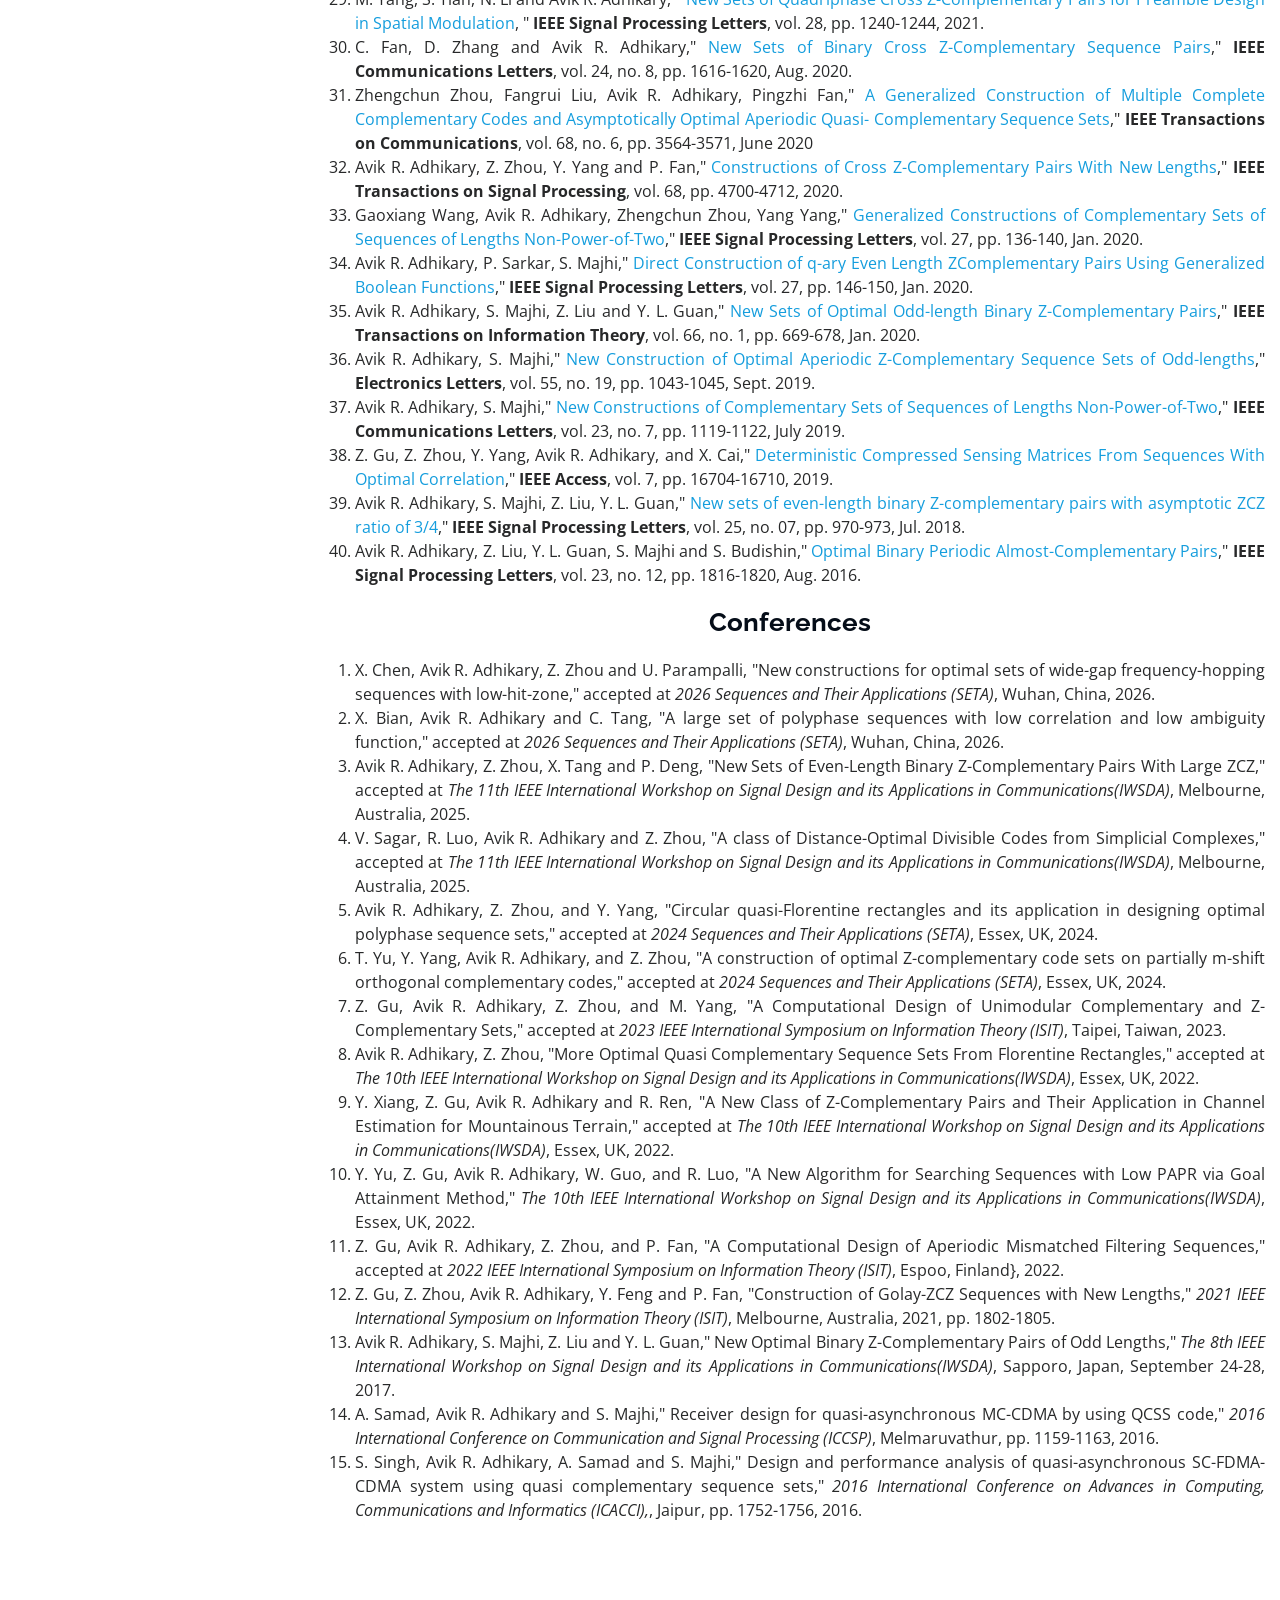
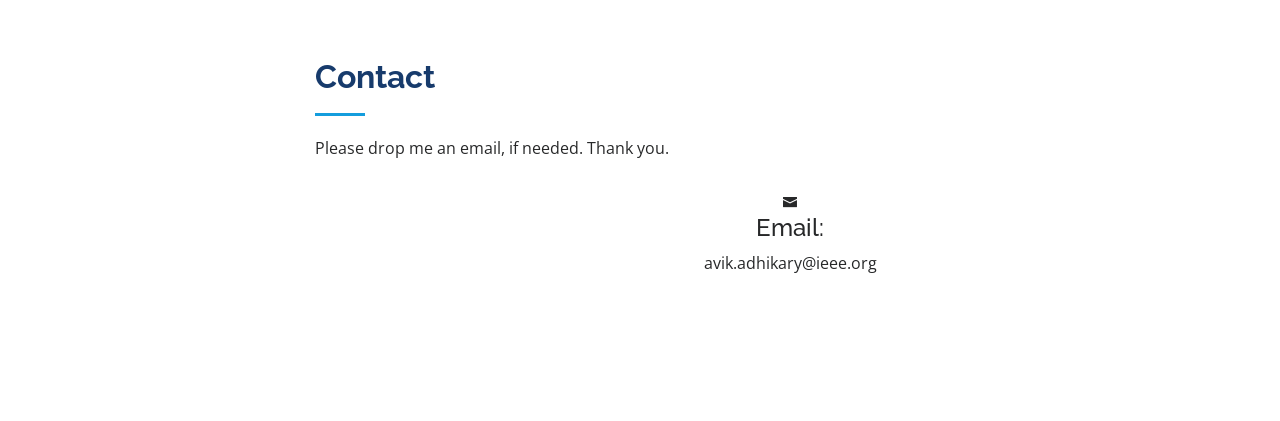
==== commit c54dd9e8: "Update index.html" ====
--- a/index.html
+++ b/index.html
@@ -441,6 +441,8 @@
           <div class="text-center" data-aos="fade-up">
 		  <h3 class="resume-title">Conferences</h3>
              <ol>
+<li style="text-align: justify;"> X. Chen, Avik R. Adhikary, Z. Zhou and U. Parampalli, &quot;New constructions for optimal sets of wide-gap frequency-hopping sequences with low-hit-zone,&quot; accepted at <em>2026 Sequences and Their Applications (SETA)</em>, Wuhan, China, 2026.</li>
+<li style="text-align: justify;"> X. Bian, Avik R. Adhikary and C. Tang, &quot;A large set of polyphase sequences with low correlation and low ambiguity function,&quot; accepted at <em>2026 Sequences and Their Applications (SETA)</em>, Wuhan, China, 2026.</li>
 <li style="text-align: justify;"> Avik R. Adhikary, Z. Zhou, X. Tang and P. Deng, &quot;New Sets of Even-Length Binary Z-Complementary Pairs With Large ZCZ,&quot; accepted at <em>The 11th IEEE International Workshop on Signal Design and its Applications in Communications(IWSDA)</em>, Melbourne, Australia, 2025.</li>
 <li style="text-align: justify;"> V. Sagar, R. Luo, Avik R. Adhikary and Z. Zhou, &quot;A class of Distance-Optimal Divisible Codes from Simplicial Complexes,&quot; accepted at <em>The 11th IEEE International Workshop on Signal Design and its Applications in Communications(IWSDA)</em>, Melbourne, Australia, 2025.</li>
 	<li style="text-align: justify;"> Avik R. Adhikary, Z. Zhou, and Y. Yang, &quot;Circular quasi-Florentine rectangles and its application in designing optimal polyphase sequence sets,&quot; accepted at <em>2024 Sequences and Their Applications (SETA)</em>, Essex, UK, 2024.</li>
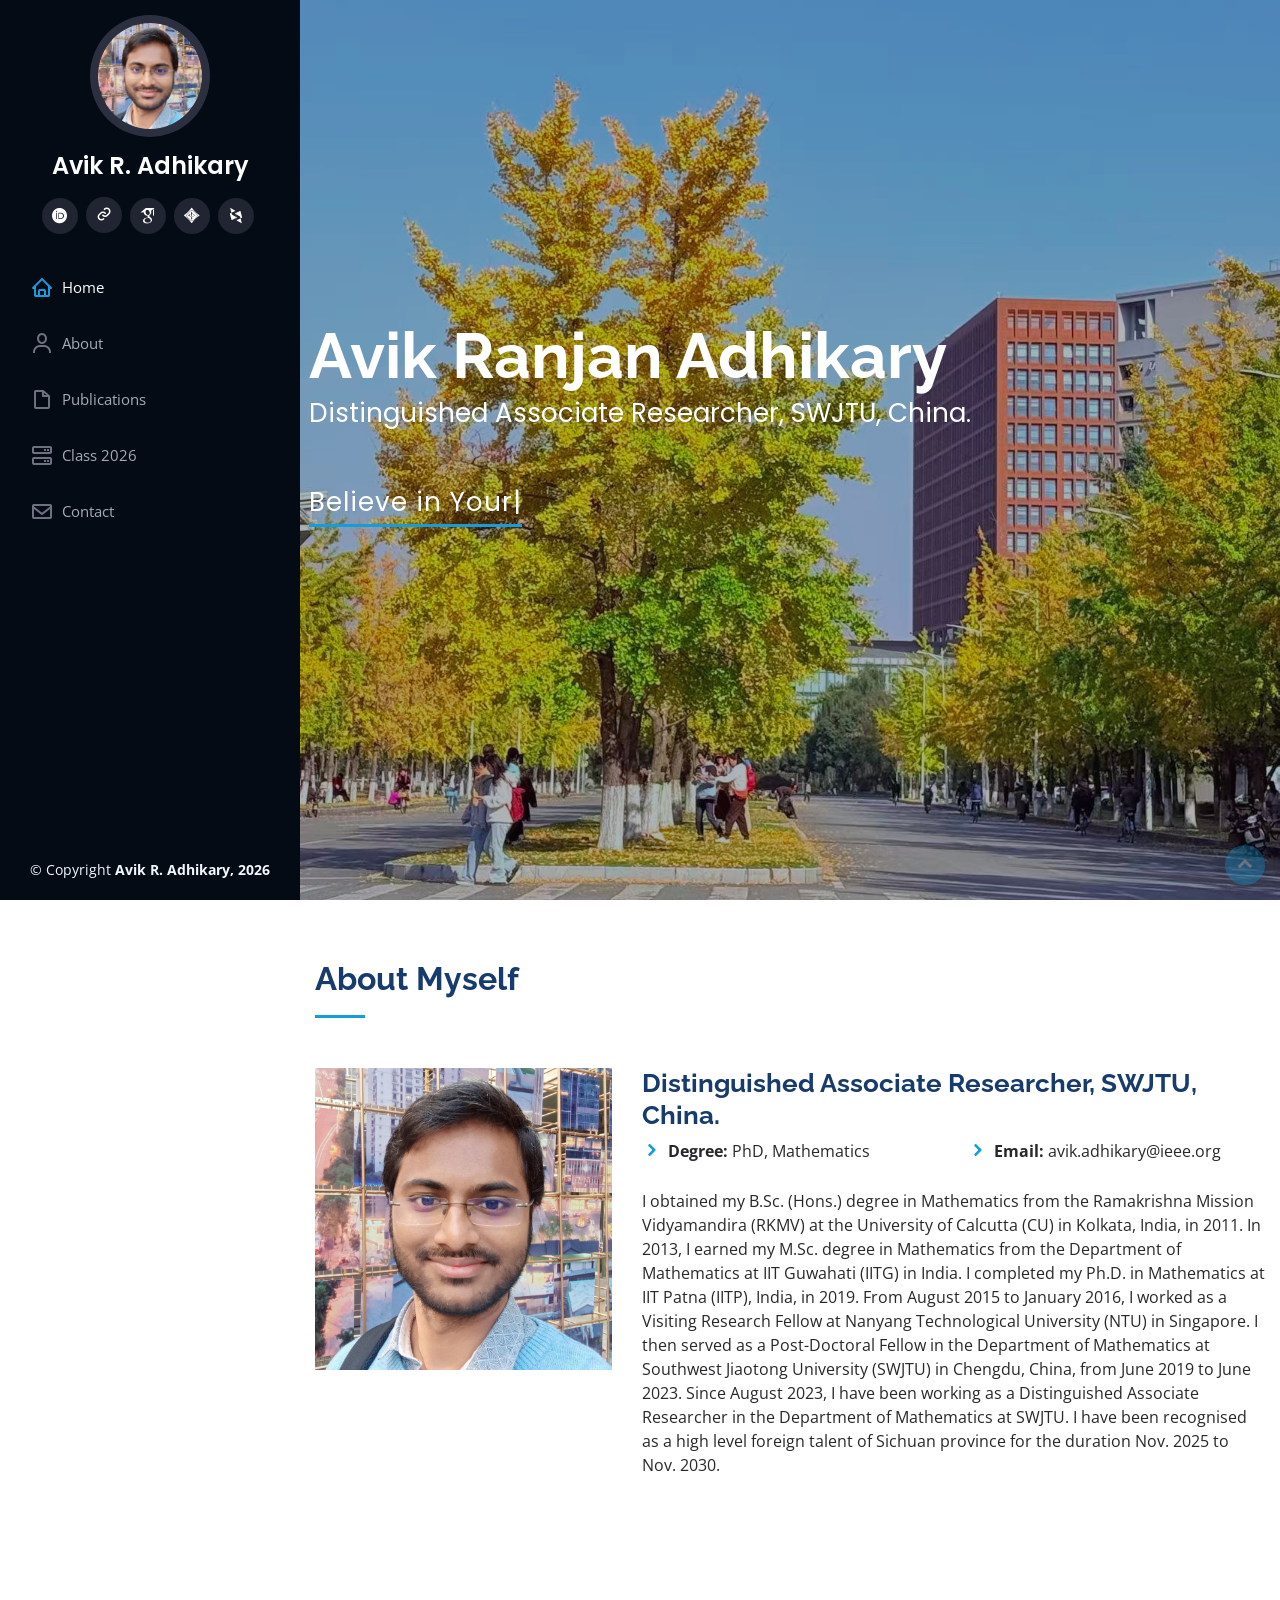
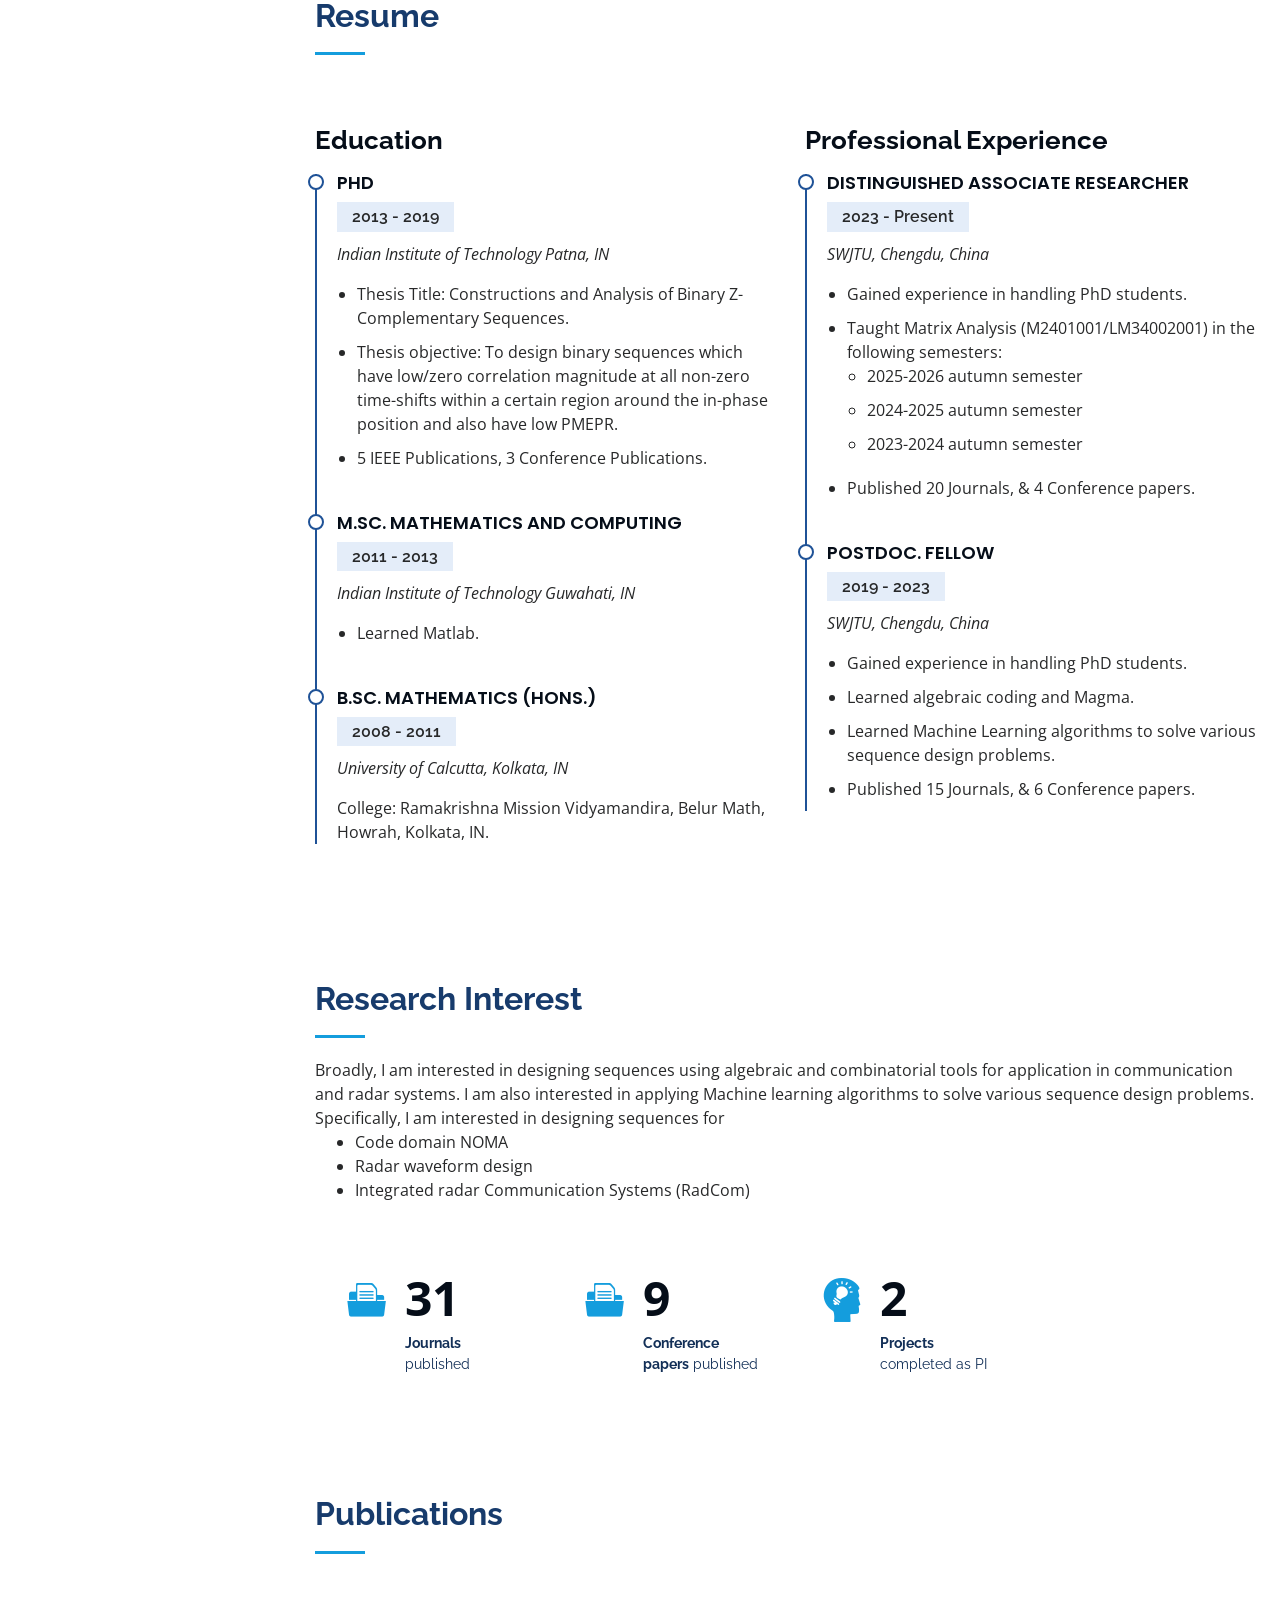
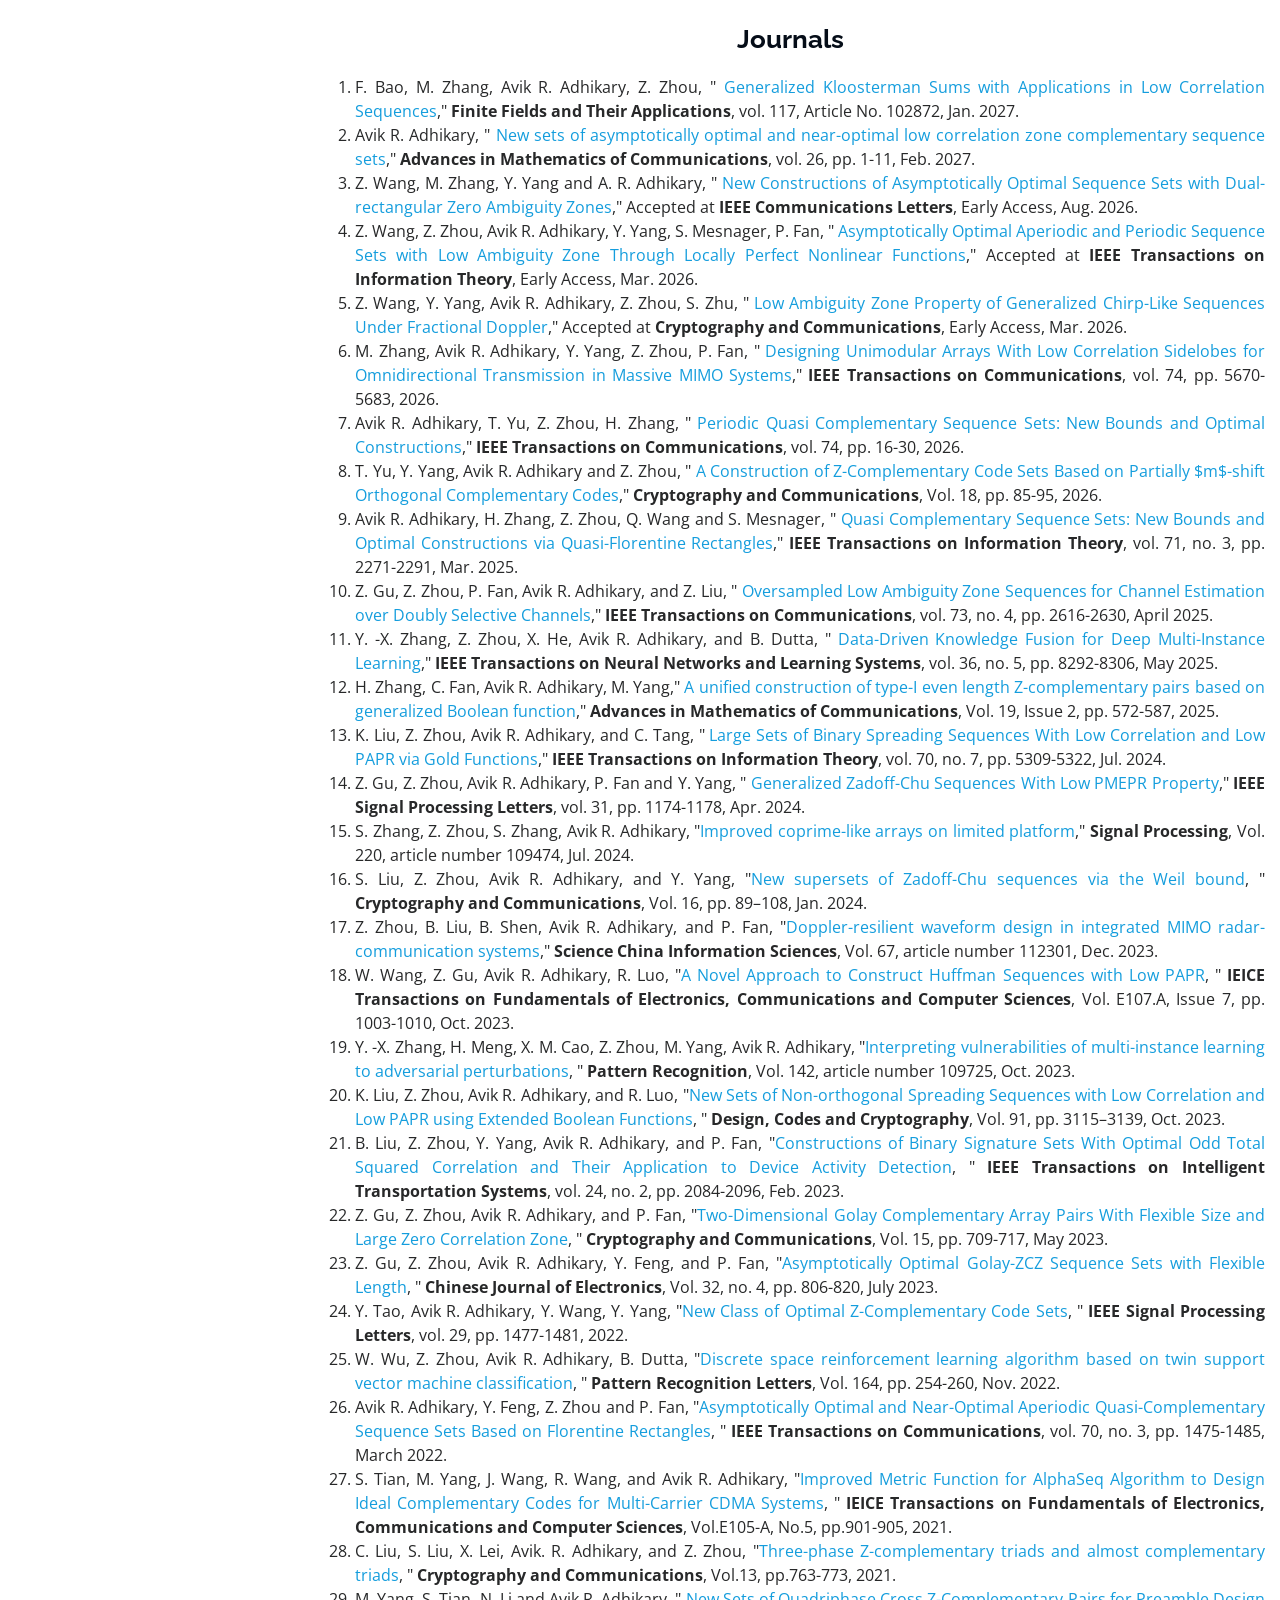
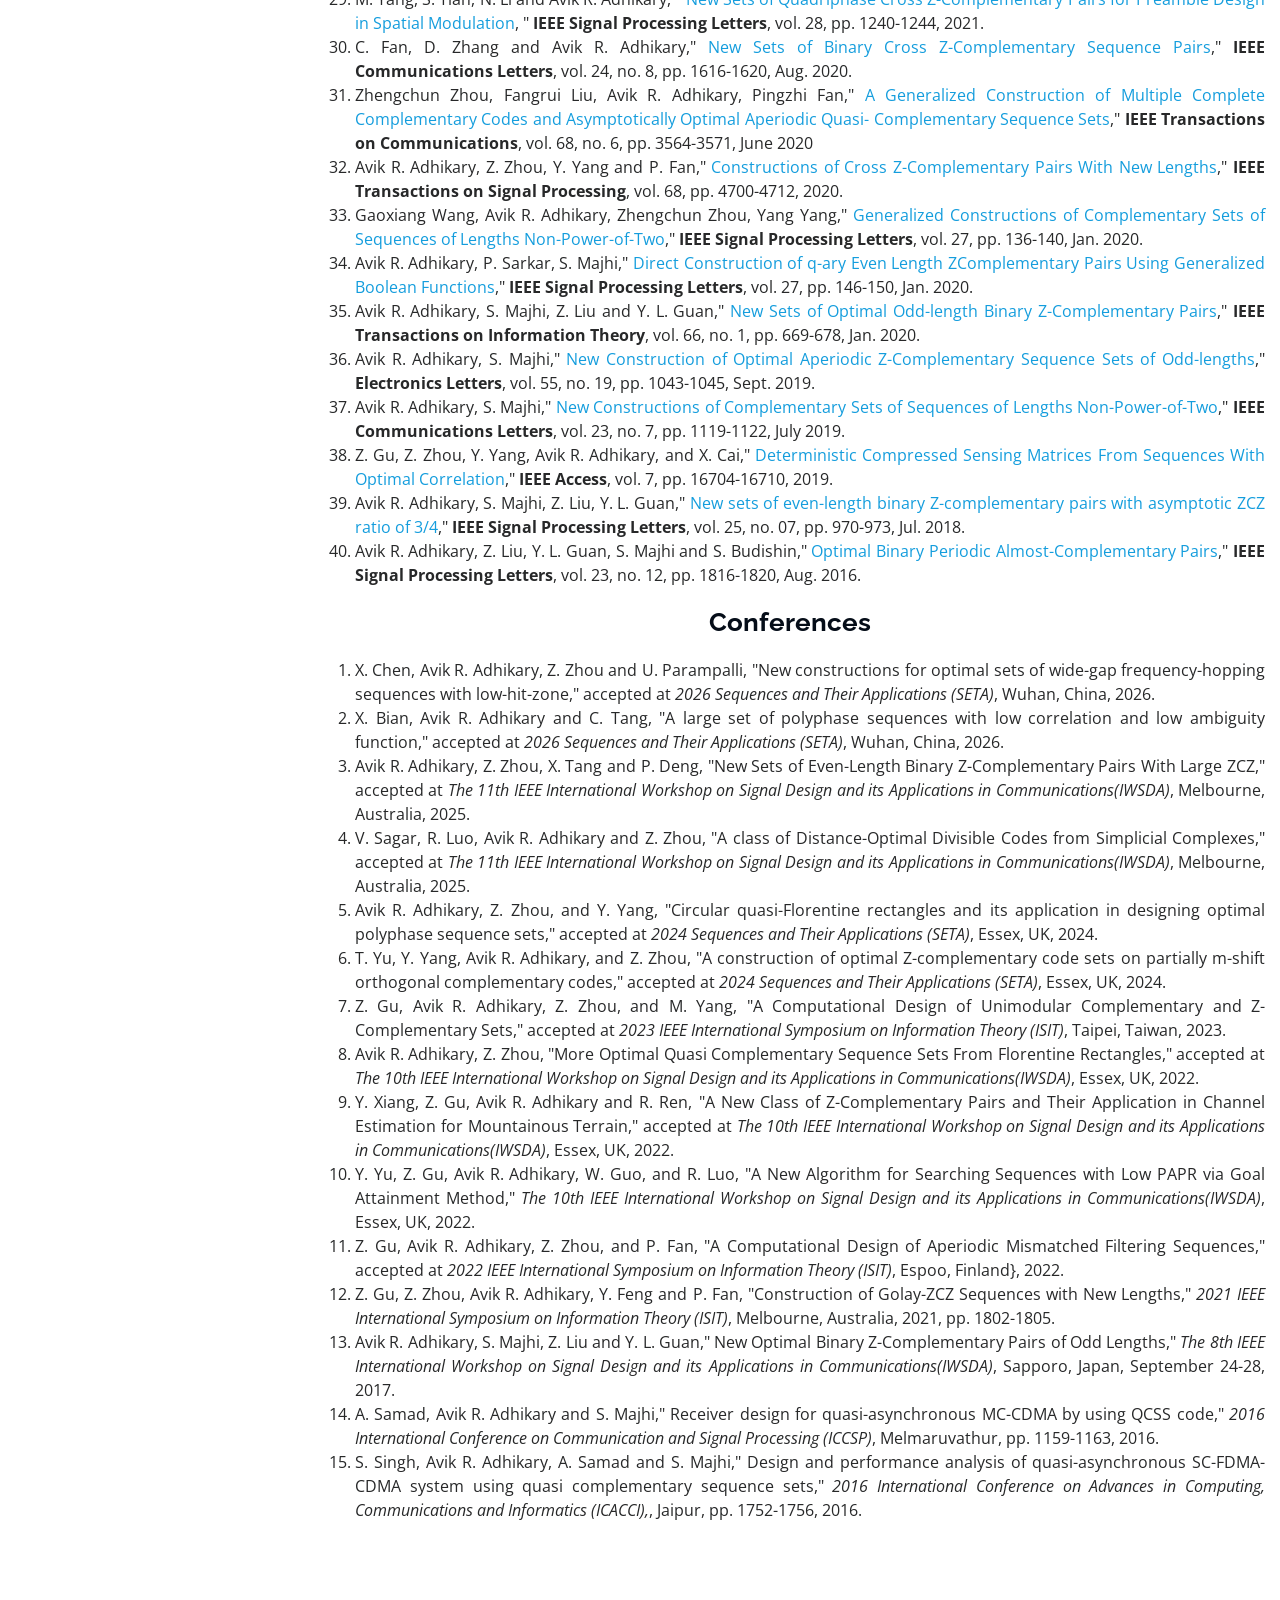
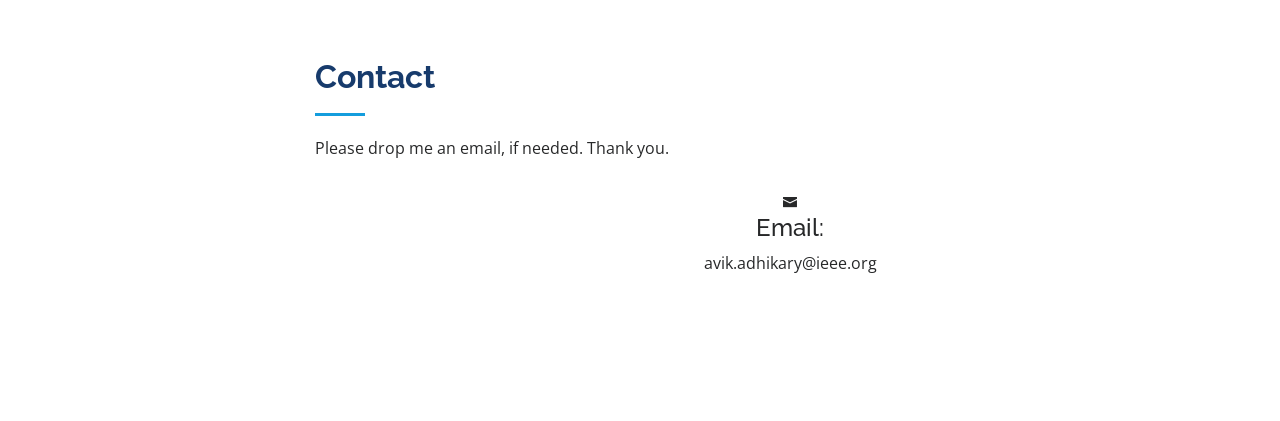
==== commit 3dcb9536: "Update index.html" ====
--- a/index.html
+++ b/index.html
@@ -64,7 +64,7 @@
           <li><a href="#about"><i class="bx bx-user"></i> <span>About</span></a></li>
           <li><a href="#resume"><i class="bx bx-file-blank"></i> <span>Publications</span></a></li>
           <!--<li><a href="#portfolio"><i class="bx bx-book-content"></i> Portfolio</a></li>-->
-          <!--<li><a href="#services"><i class="bx bx-server"></i> Services</a></li>-->
+          <li><a href="#Matrix_Analysis_2026"><i class="bx bx-server"></i> Class 2026</a></li>
           <li><a href="#contact"><i class="bx bx-envelope"></i> Contact</a></li>
 
         </ul>
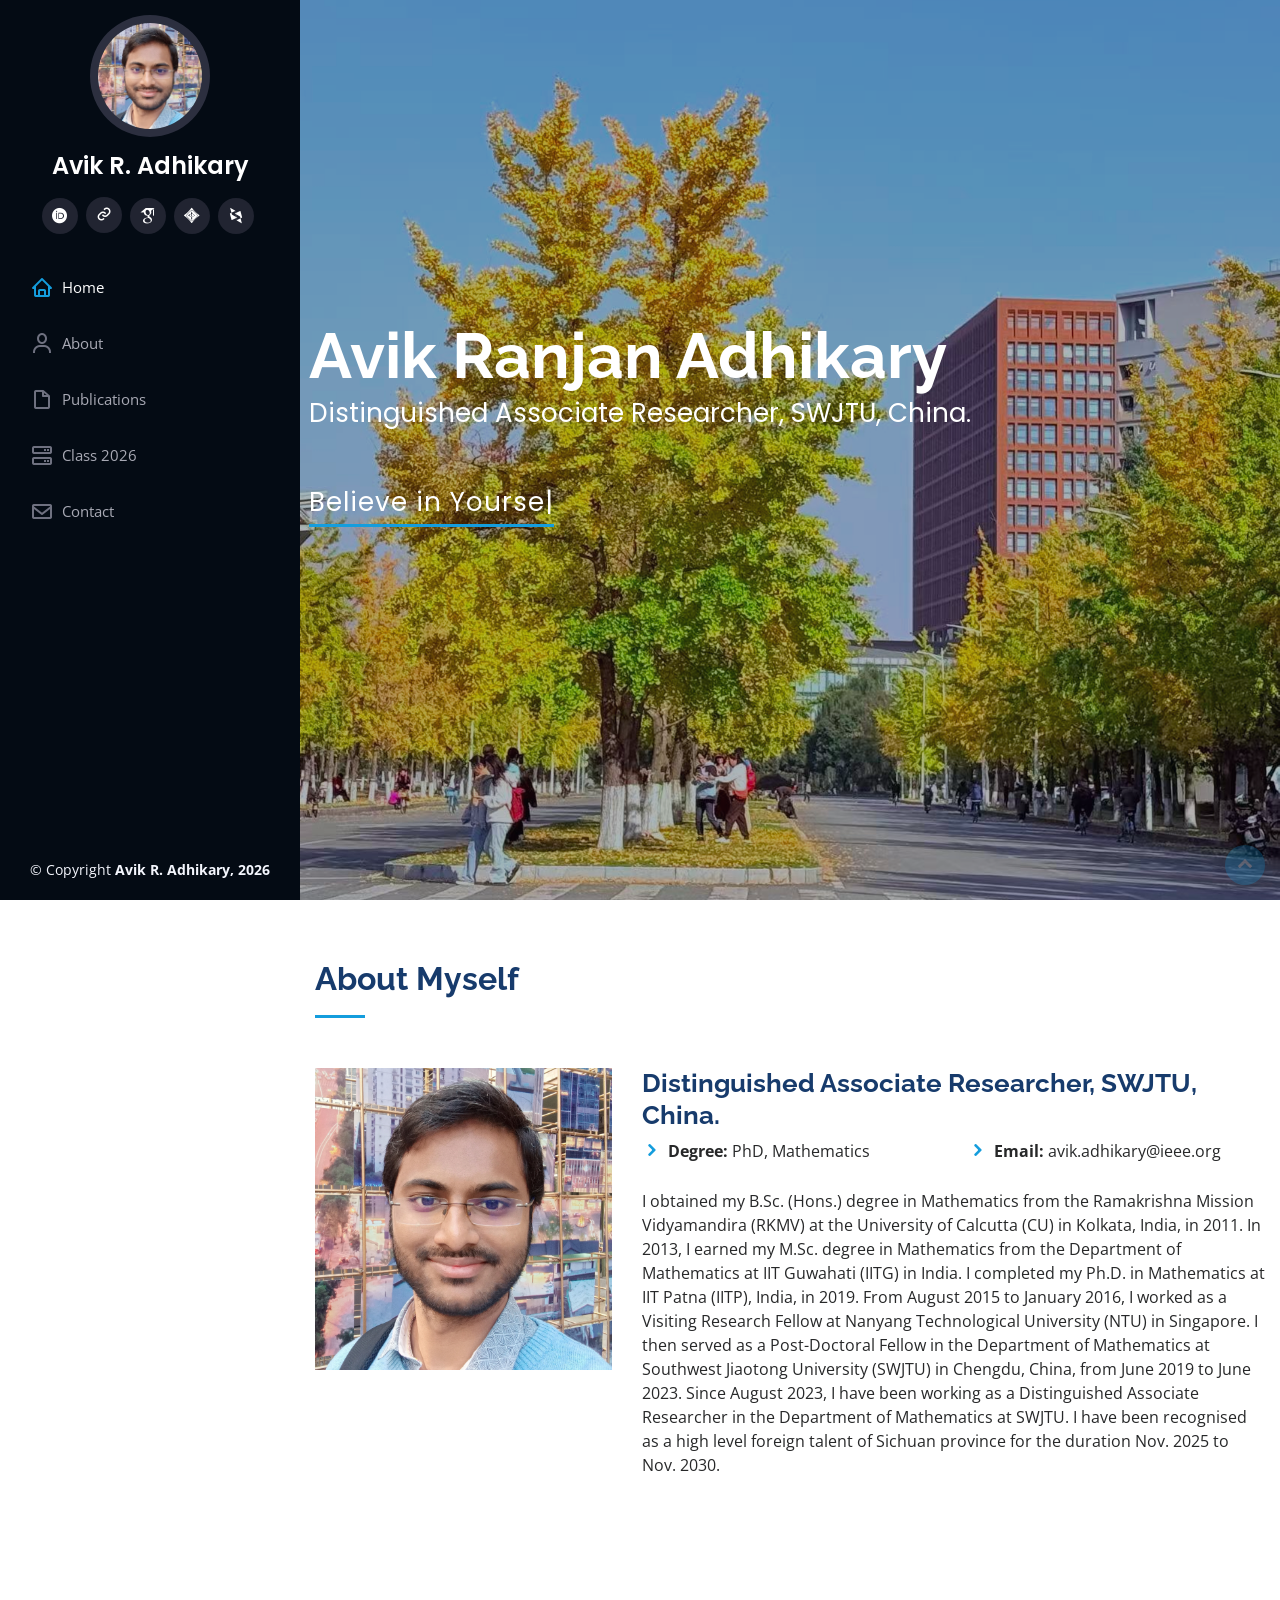
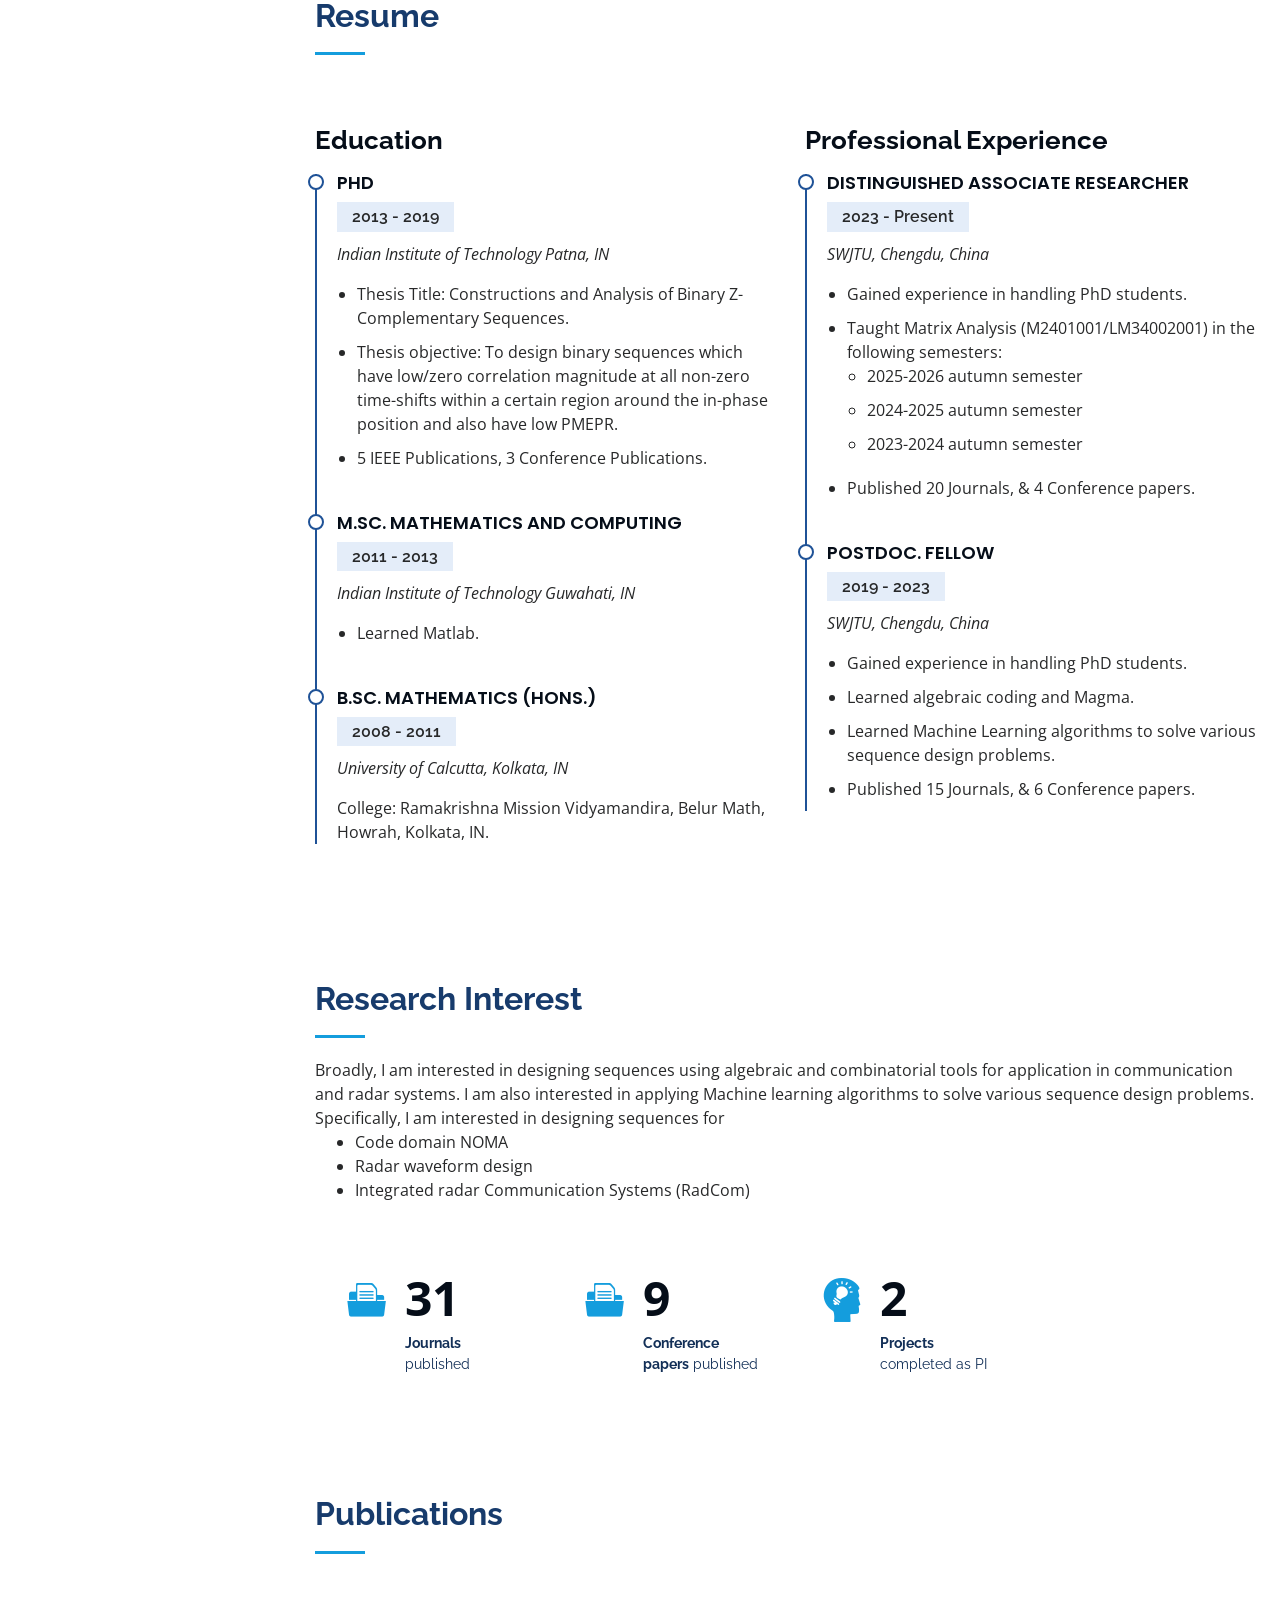
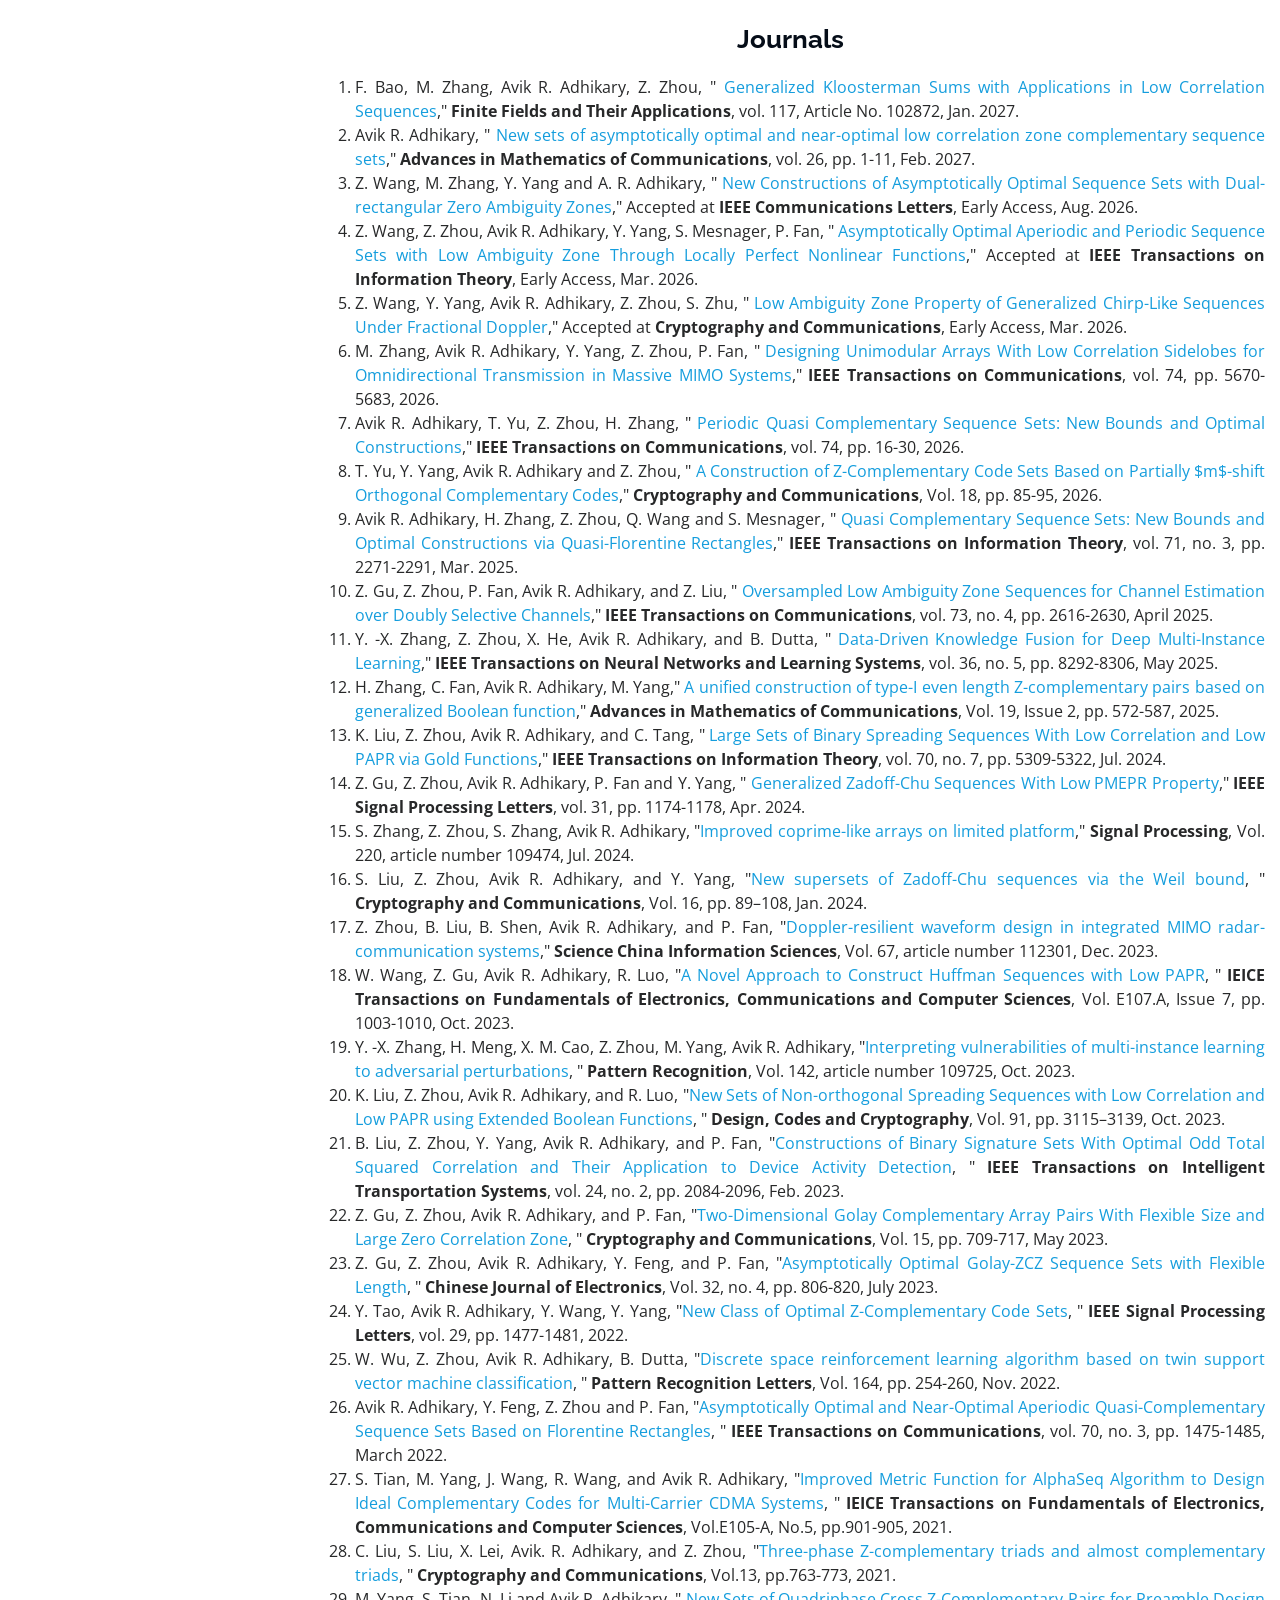
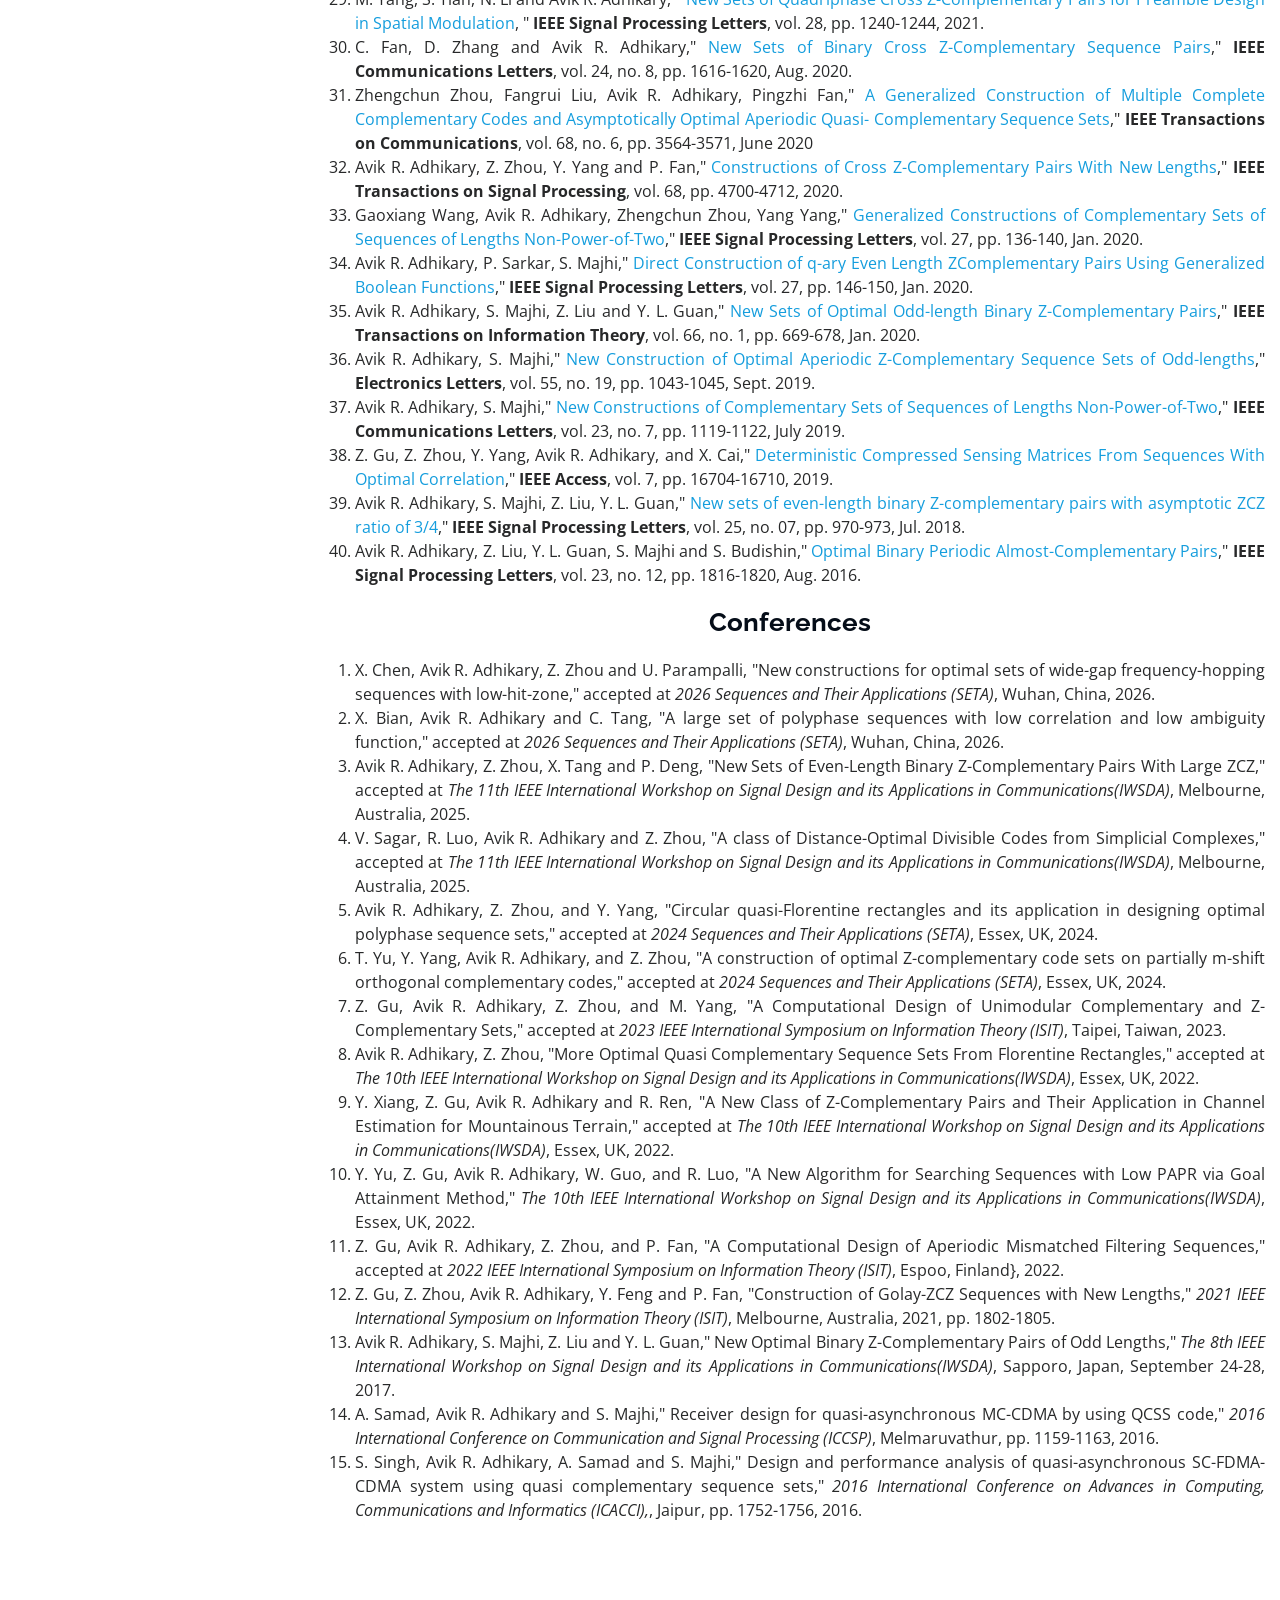
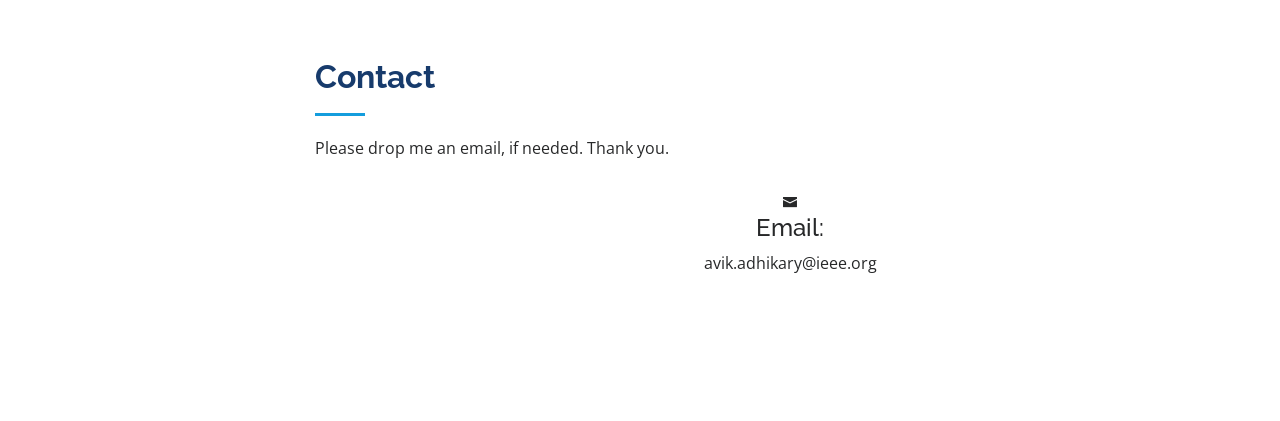
==== commit d28d7d18: "Update index.html" ====
--- a/index.html
+++ b/index.html
@@ -64,7 +64,7 @@
           <li><a href="#about"><i class="bx bx-user"></i> <span>About</span></a></li>
           <li><a href="#resume"><i class="bx bx-file-blank"></i> <span>Publications</span></a></li>
           <!--<li><a href="#portfolio"><i class="bx bx-book-content"></i> Portfolio</a></li>-->
-          <li><a href="#Matrix_Analysis_2026"><i class="bx bx-server"></i> Class 2026</a></li>
+          <li><a href="Matrix_Analysis_2026"><i class="bx bx-server"></i> Class 2026</a></li>
           <li><a href="#contact"><i class="bx bx-envelope"></i> Contact</a></li>
 
         </ul>
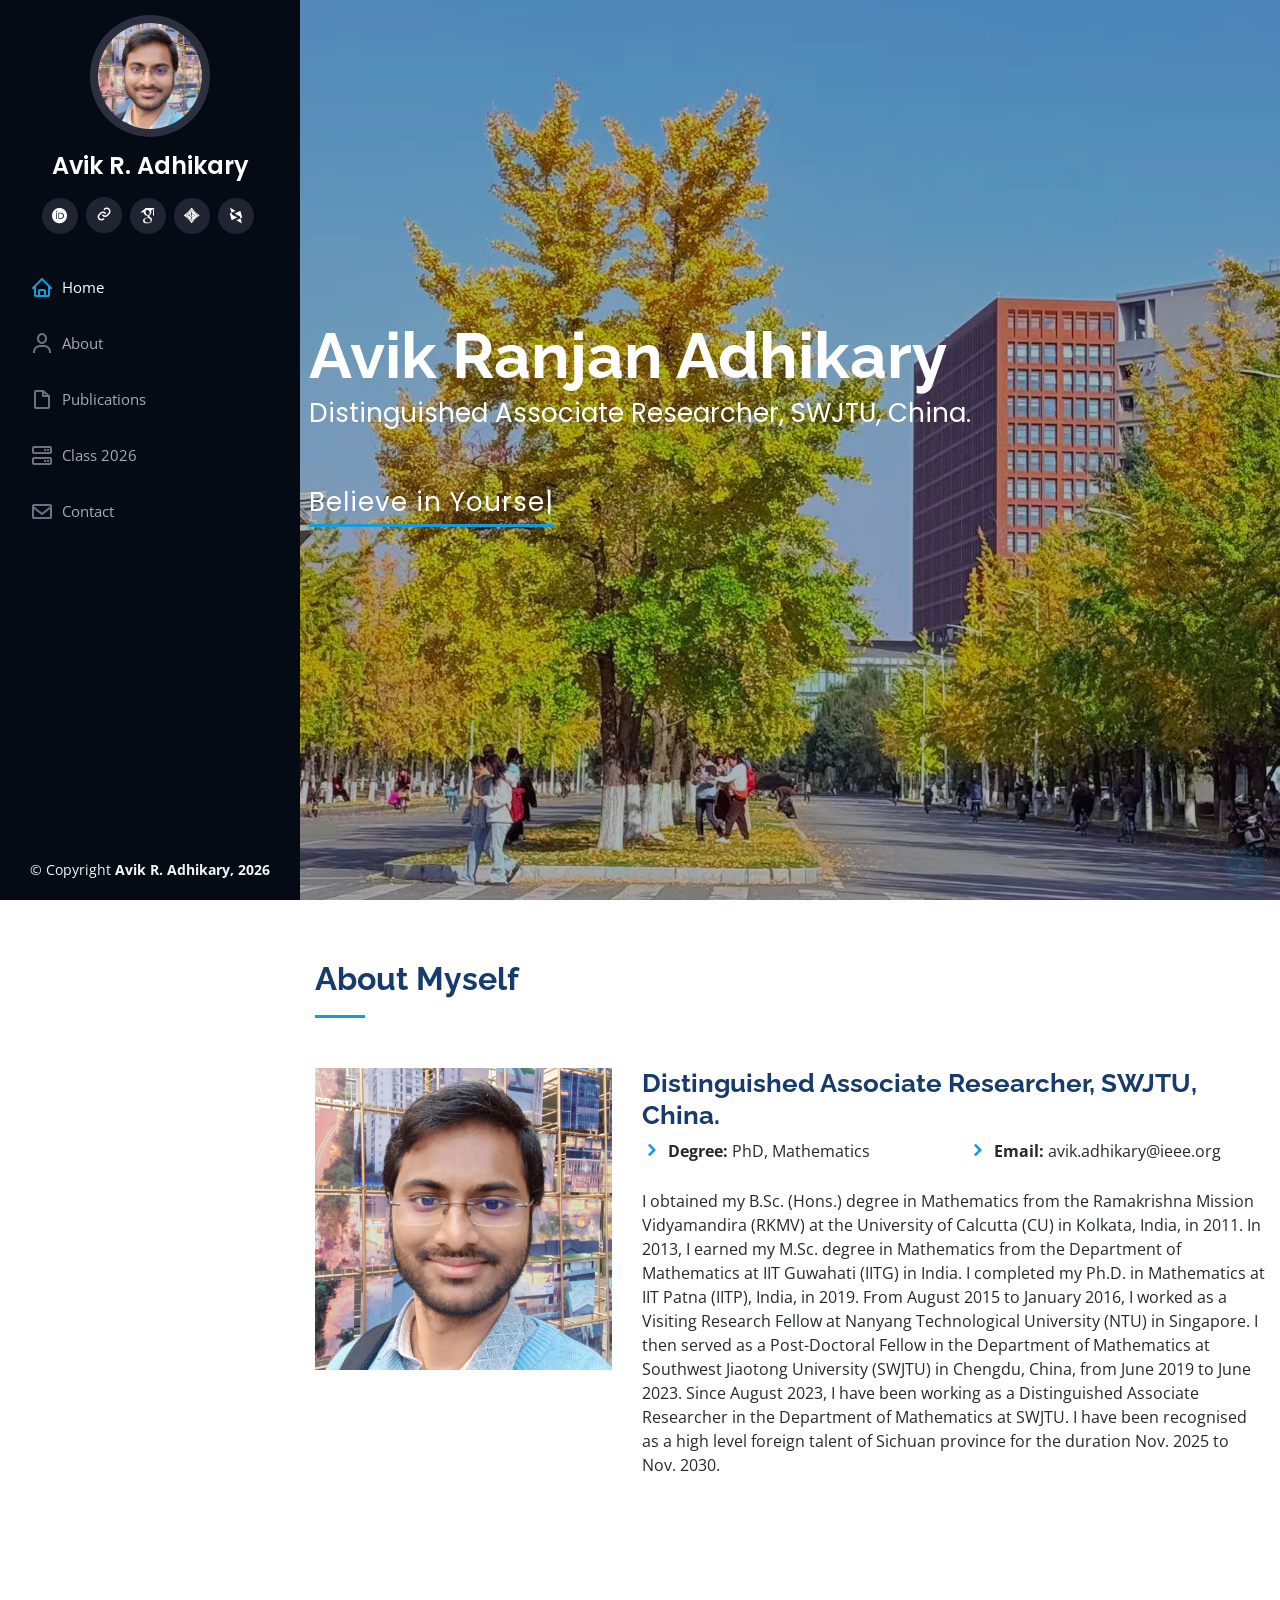
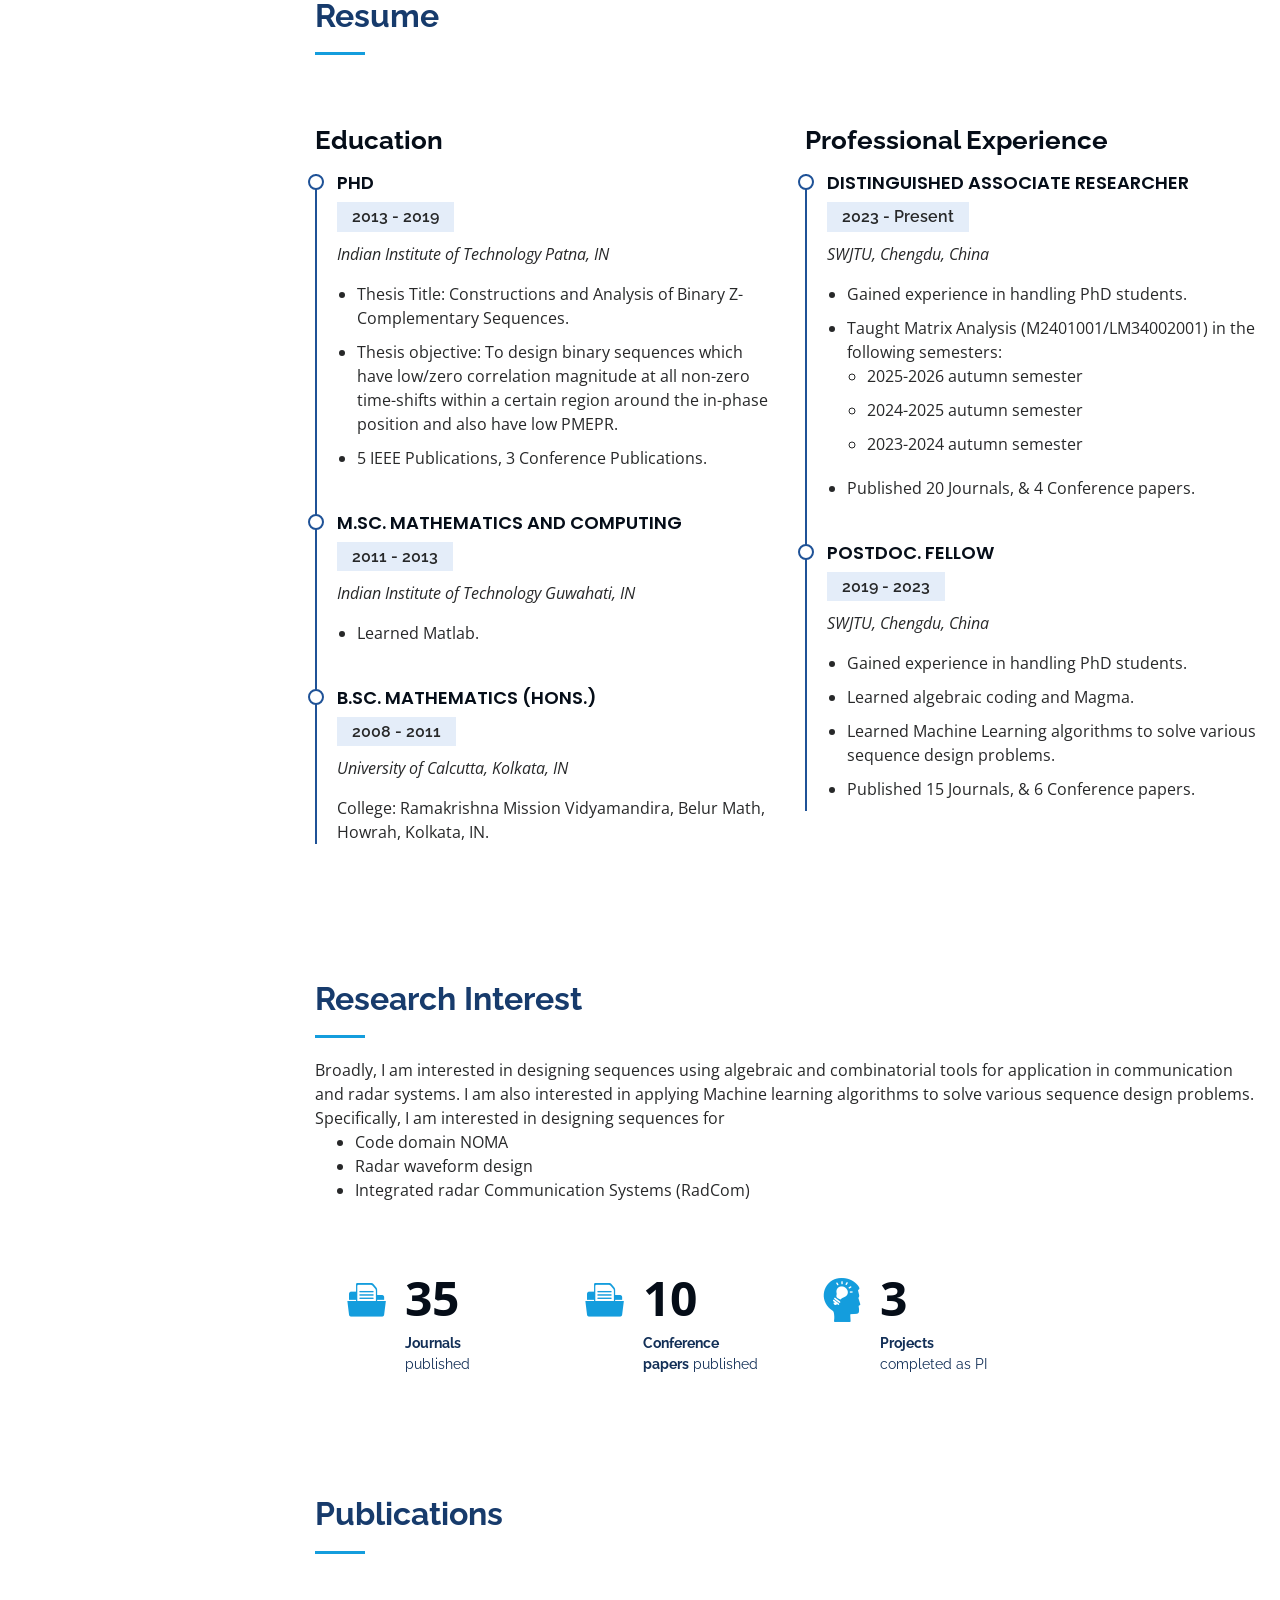
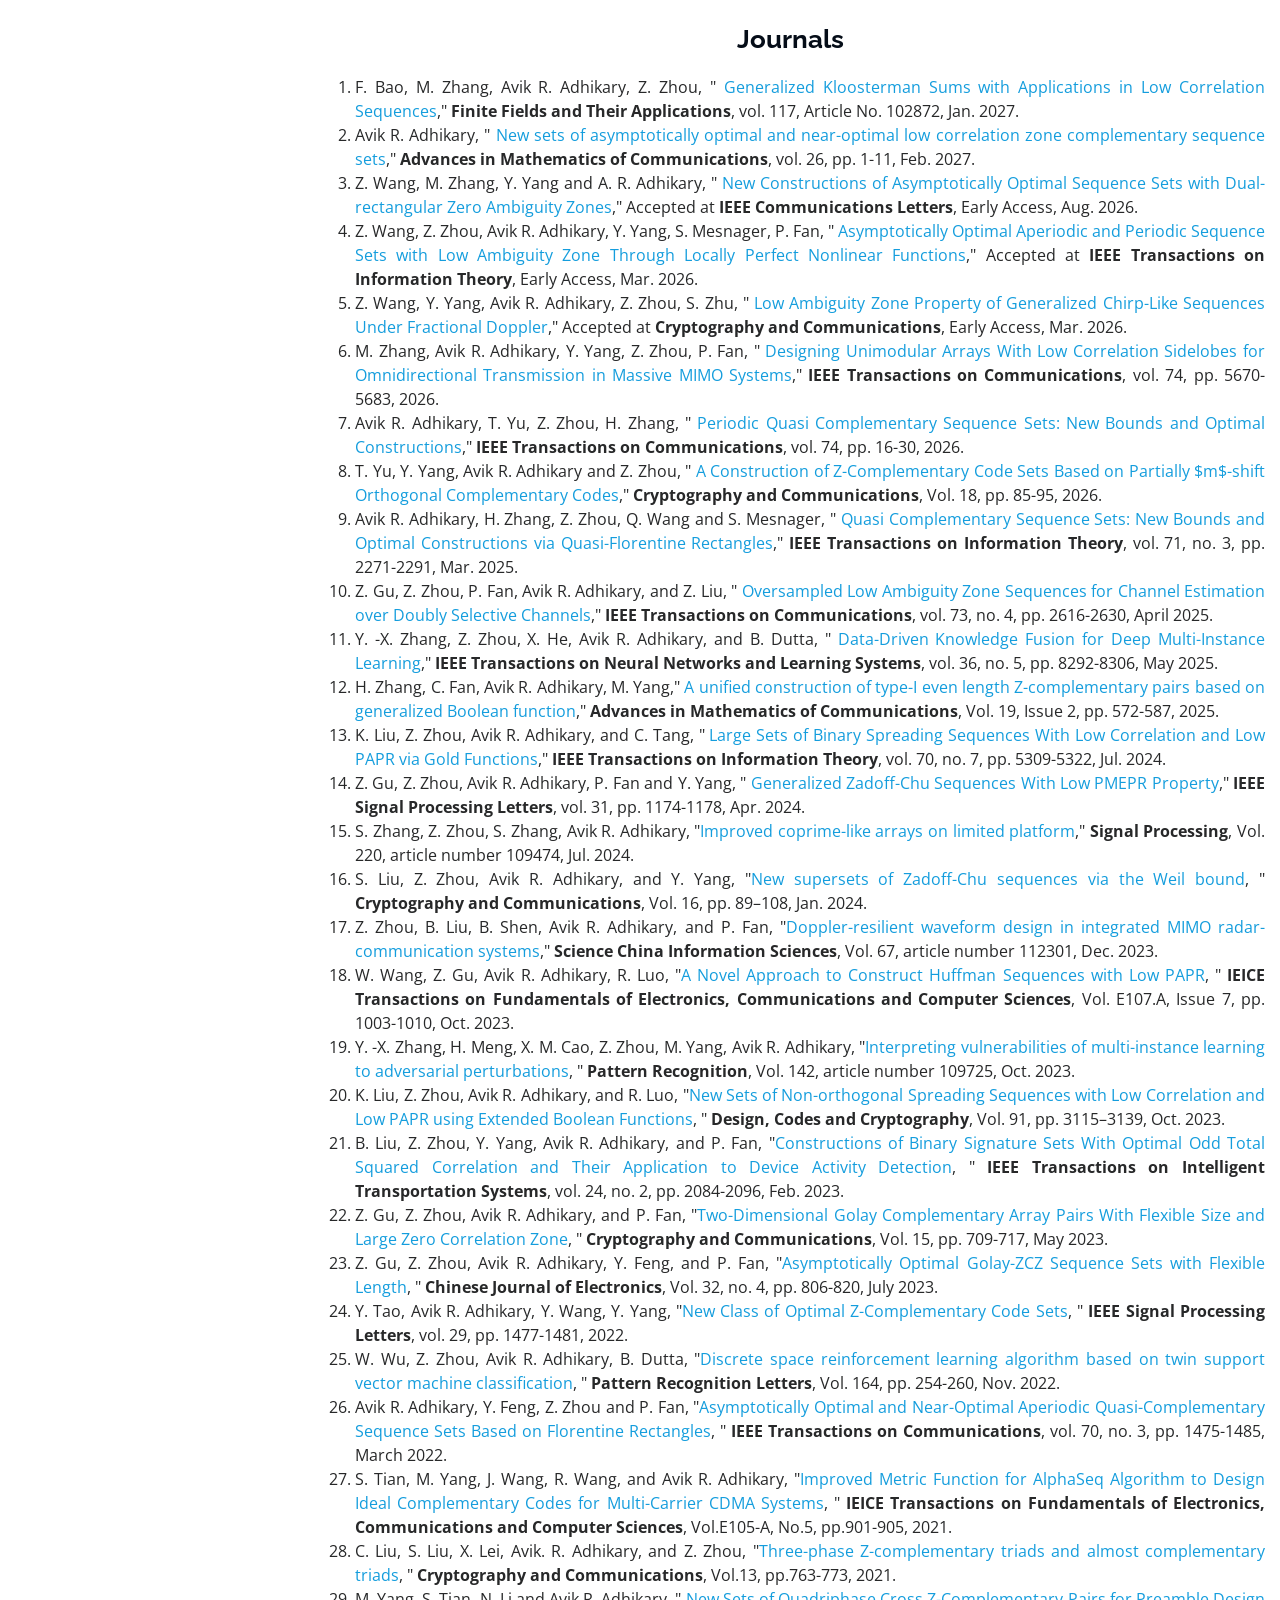
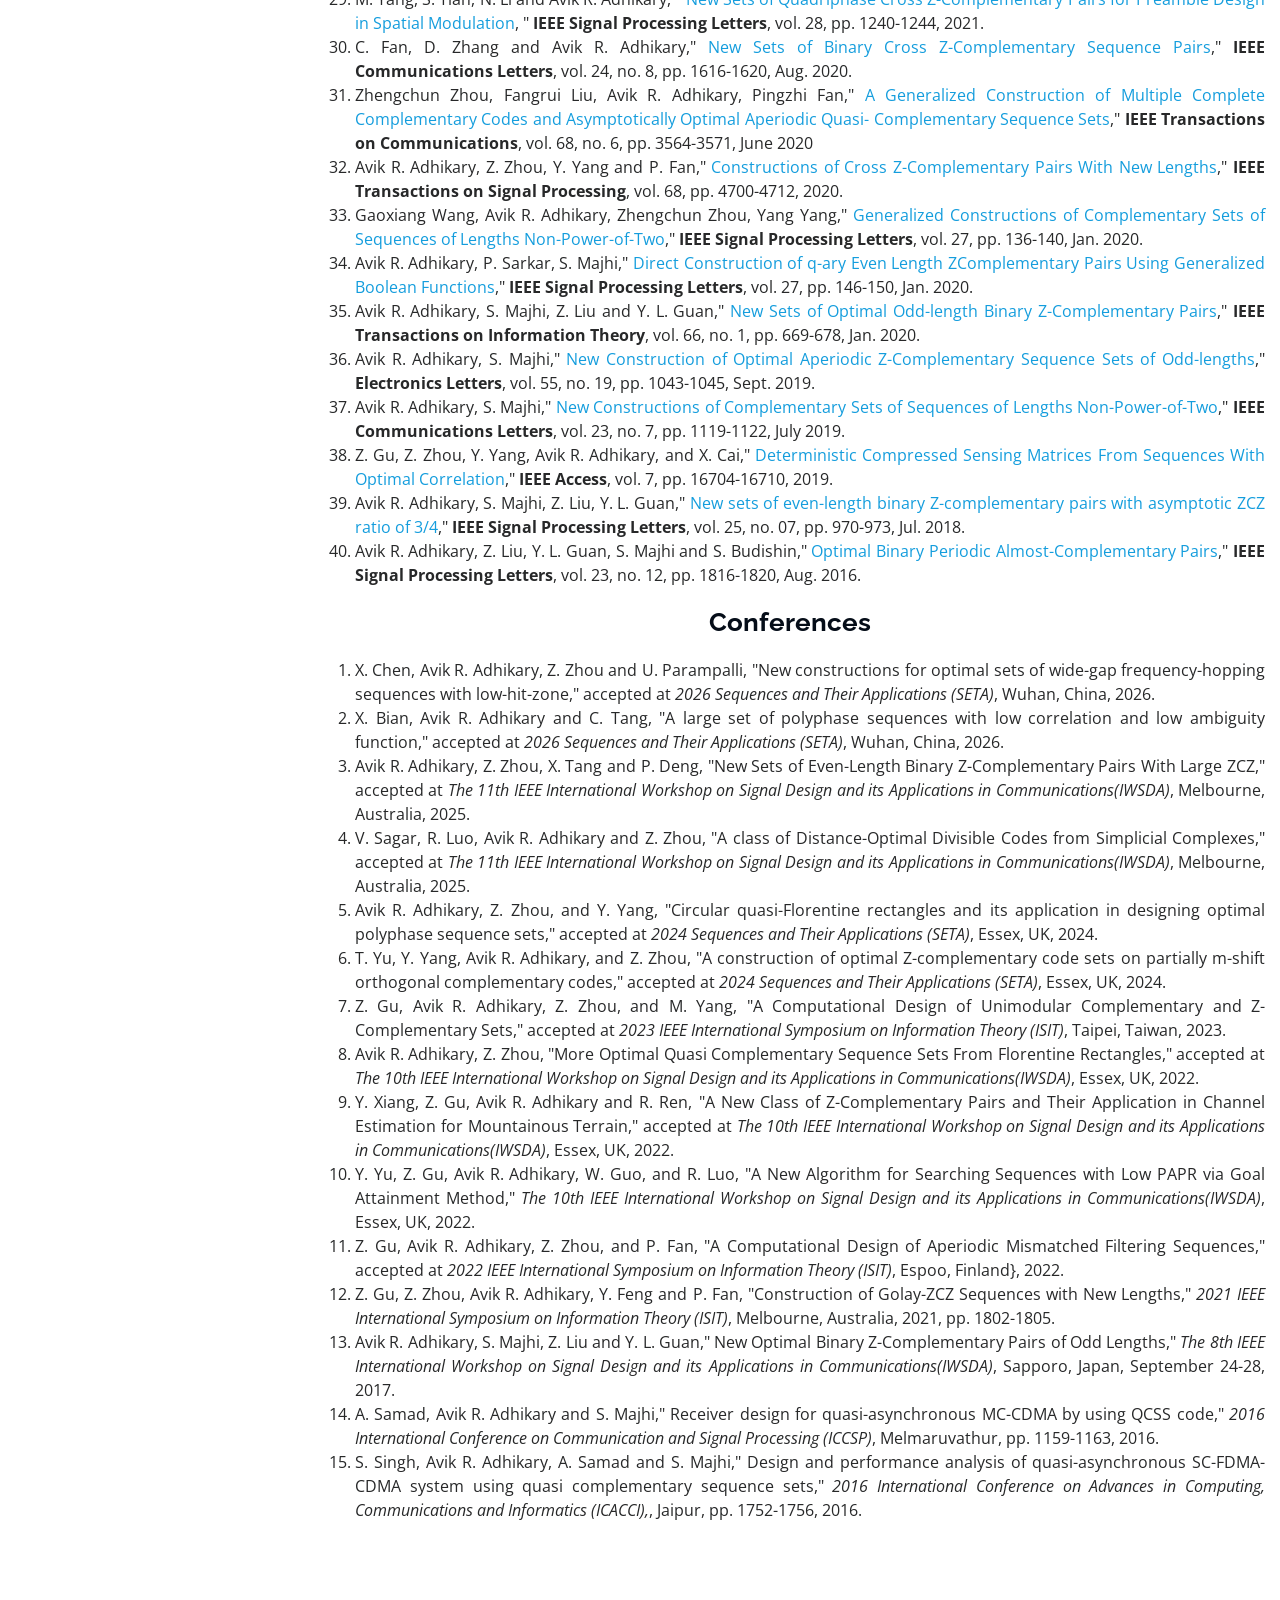
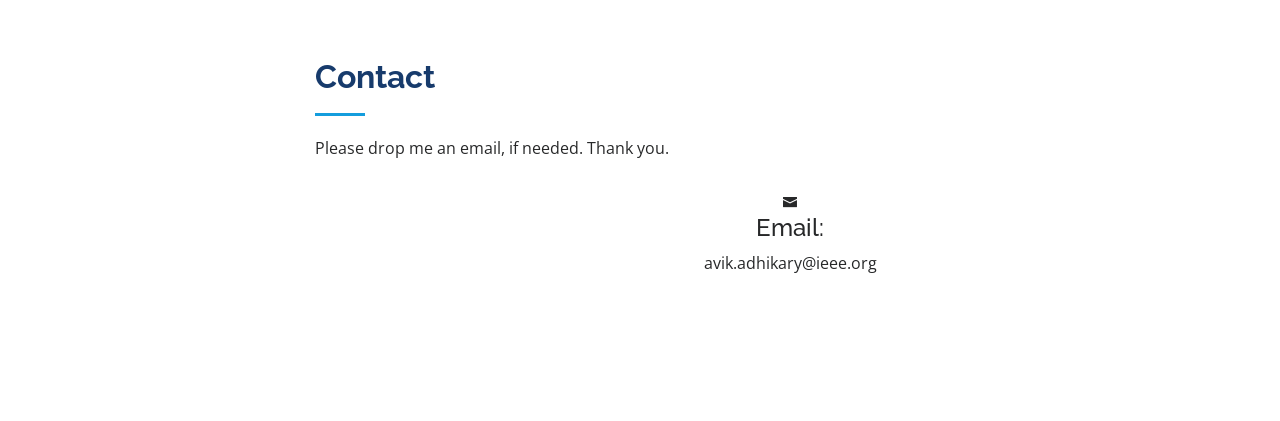
==== commit 2221fe0e: "Update index.html" ====
--- a/index.html
+++ b/index.html
@@ -64,7 +64,7 @@
           <li><a href="#about"><i class="bx bx-user"></i> <span>About</span></a></li>
           <li><a href="#resume"><i class="bx bx-file-blank"></i> <span>Publications</span></a></li>
           <!--<li><a href="#portfolio"><i class="bx bx-book-content"></i> Portfolio</a></li>-->
-          <li><a href="Matrix_Analysis_2026"><i class="bx bx-server"></i> Class 2026</a></li>
+          <li><a href="Matrix_Analysis_2026.html"><i class="bx bx-server"></i> Class 2026</a></li>
           <li><a href="#contact"><i class="bx bx-envelope"></i> Contact</a></li>
 
         </ul>
